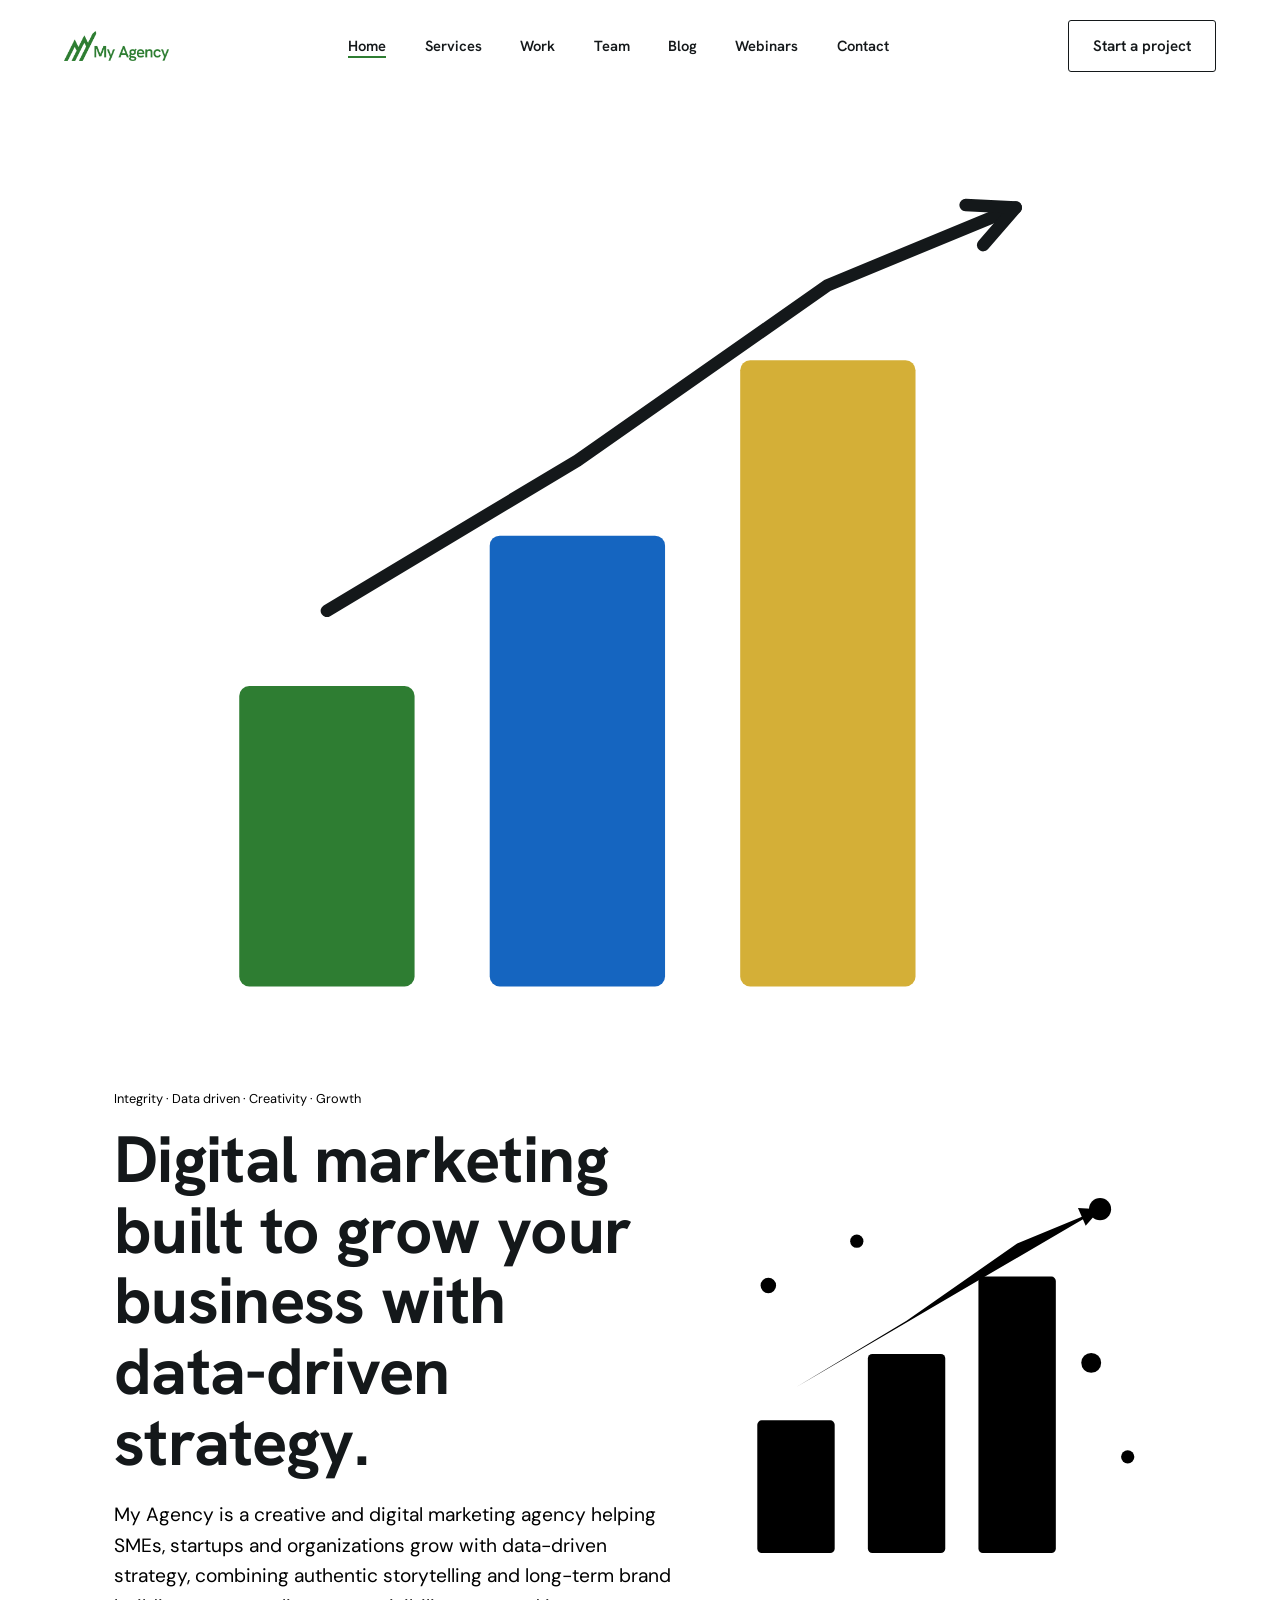
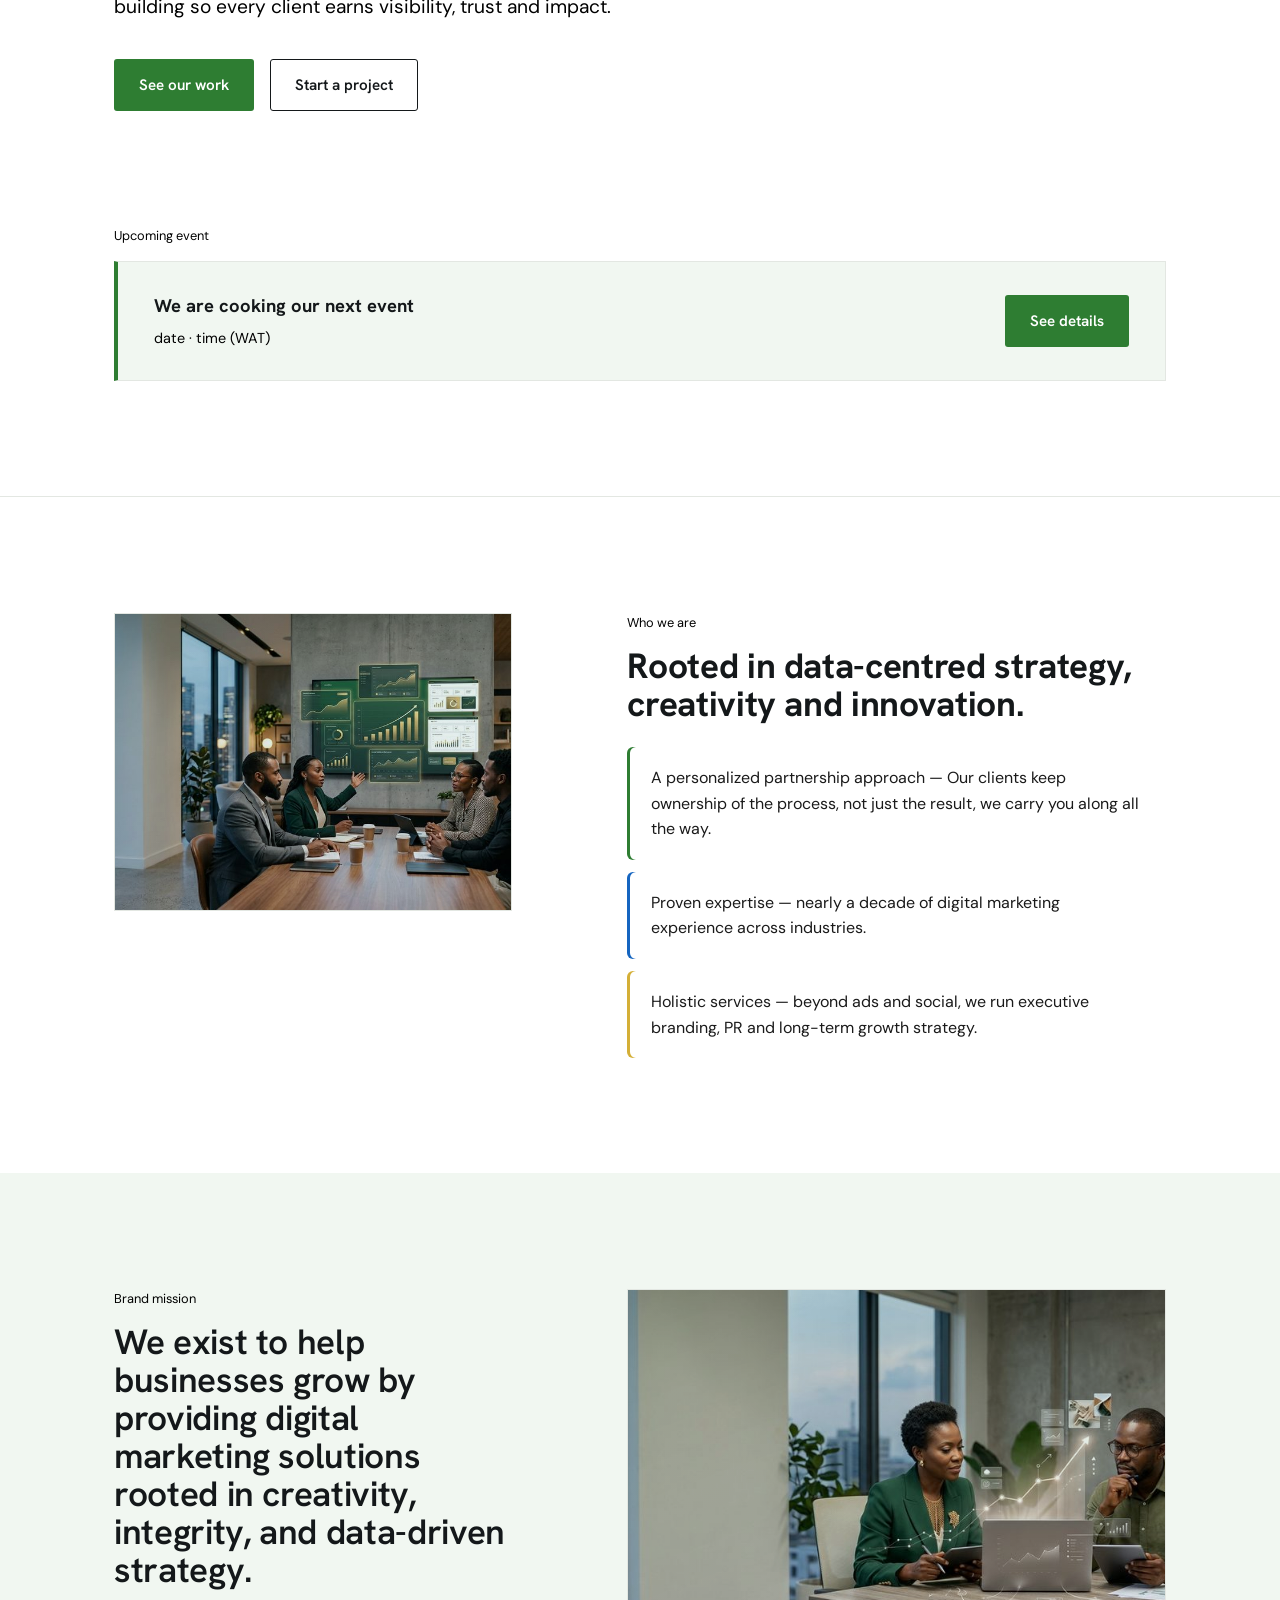
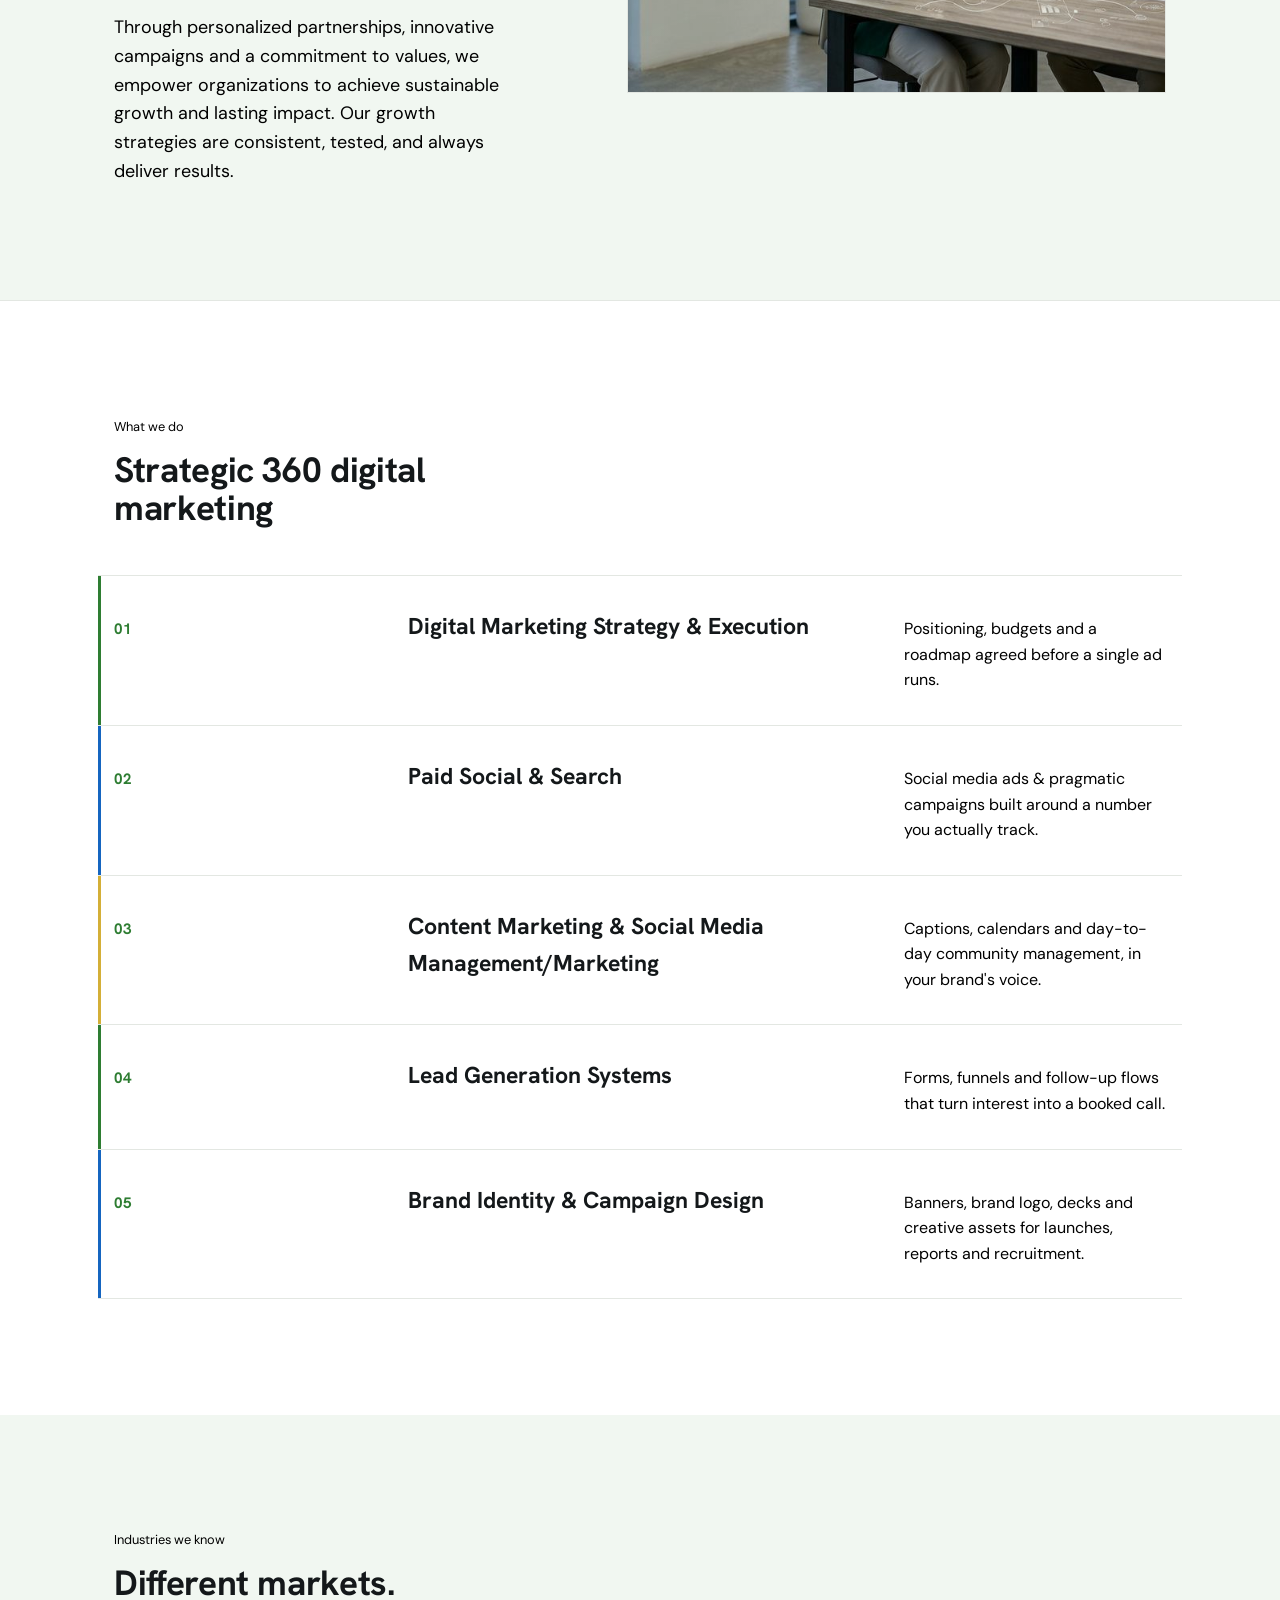
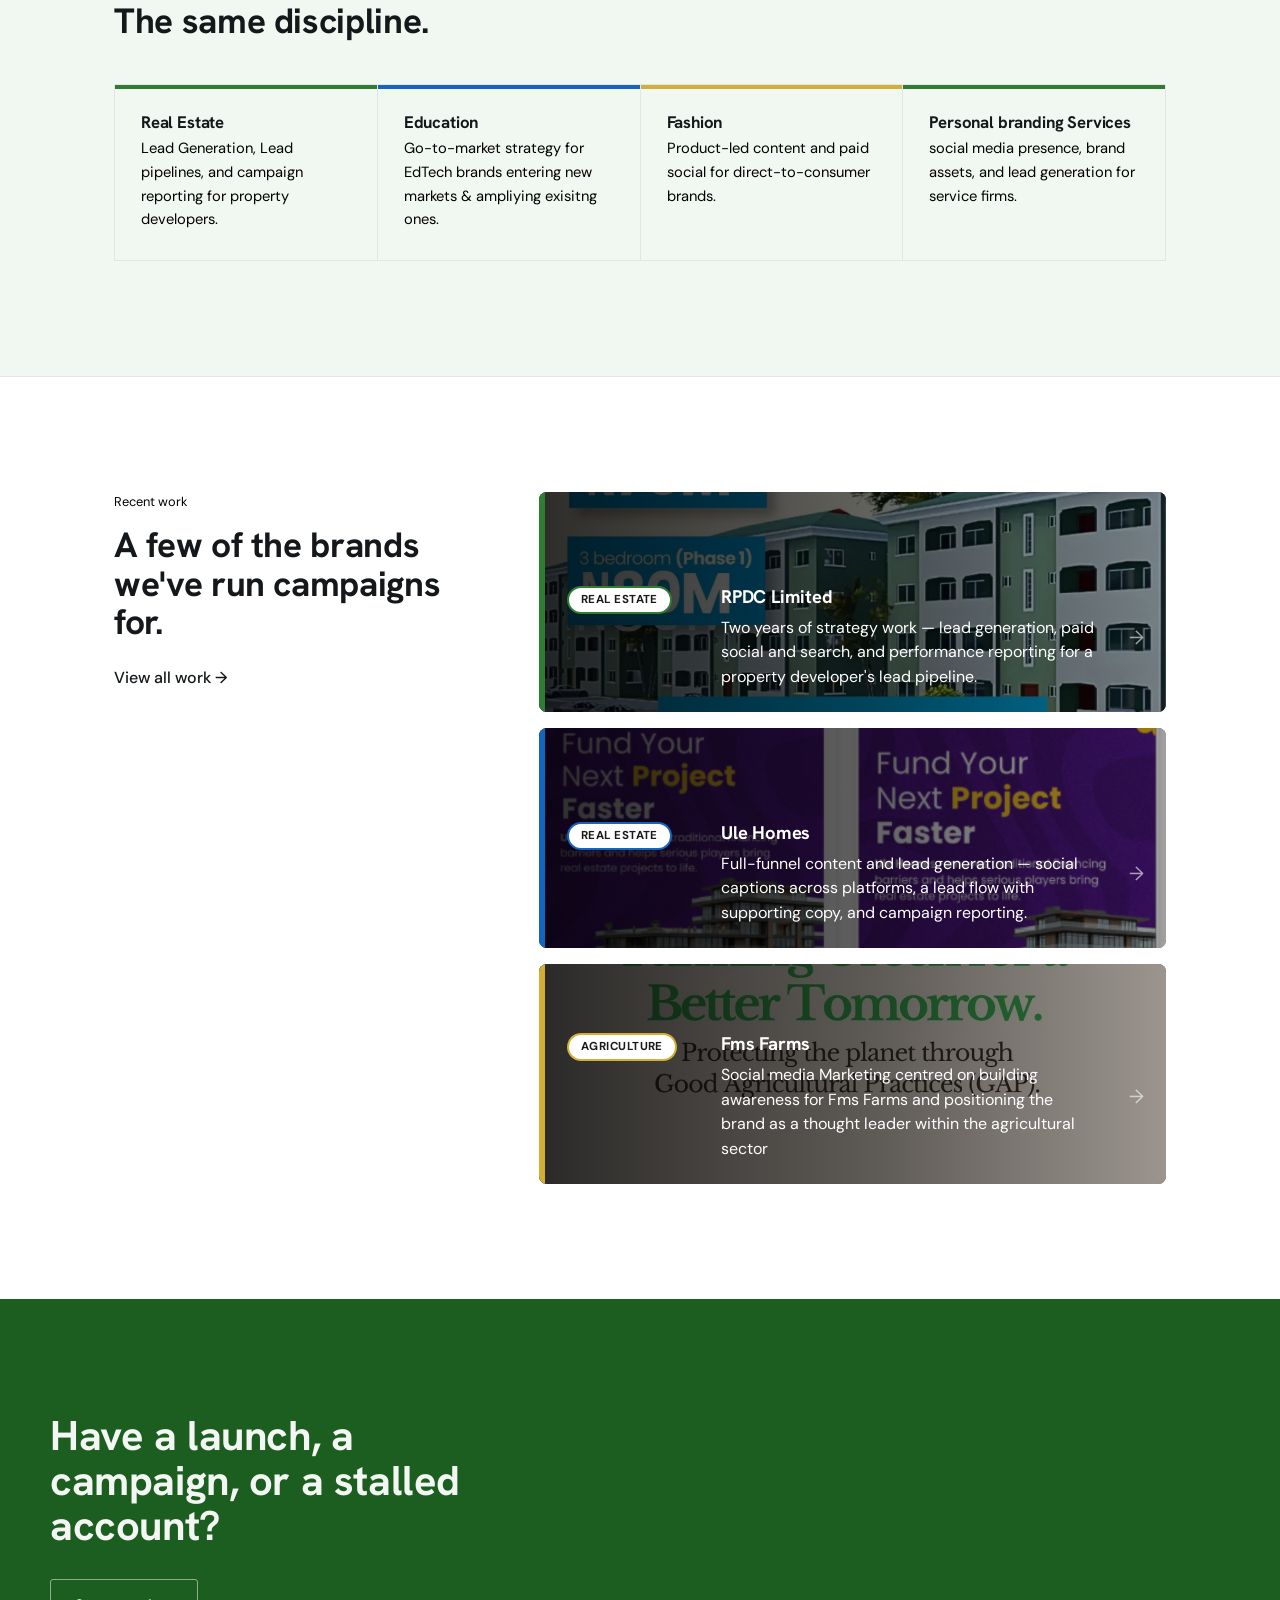
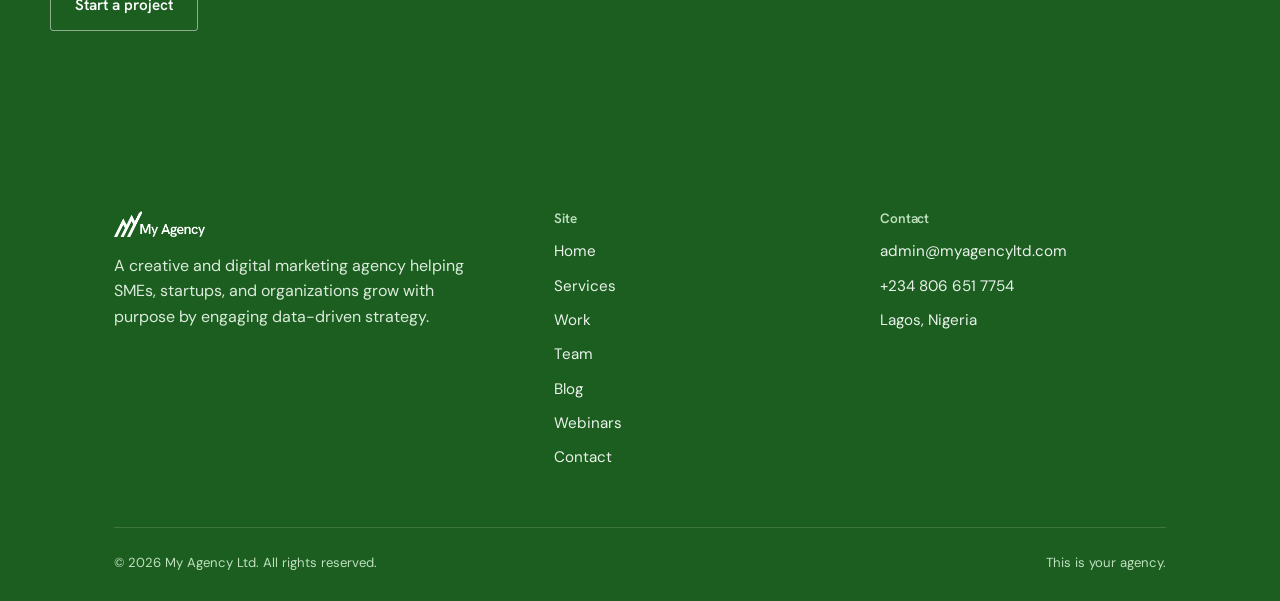
==== index.html @ 6f10fff4 "Update index.html" ====
<!DOCTYPE html>
<html lang="en">
<head>
<meta charset="UTF-8">
<meta name="viewport" content="width=device-width, initial-scale=1.0">
<title>My Agency Ltd — Digital marketing that earns its keep</title>
<meta name="description" content="My Agency is a creative and digital marketing agency helping SMEs, startups and organizations grow with data-driven strategy, storytelling and long-term brand building rooted in creativity and innovation.">
<link rel="icon" type="image/png" href="assets/img/favicon.png">
<link rel="preconnect" href="https://fonts.googleapis.com">
<link rel="preconnect" href="https://fonts.gstatic.com" crossorigin>
<link href="https://fonts.googleapis.com/css2?family=Hanken+Grotesk:wght@500;600;700;800&family=DM+Sans:wght@400;500;700&display=swap" rel="stylesheet">
<link rel="stylesheet" href="assets/css/style.css">
</head>
<body>

<nav class="nav">
  <a href="index.html" class="nav__logo"><img src="assets/img/logo-main.png" alt="My Agency Ltd"></a>
  <ul class="nav__links">
    <li><a href="index.html" aria-current="page">Home</a></li>
    <li><a href="services.html">Services</a></li>
    <li><a href="work.html">Work</a></li>
        <li><a href="team.html">Team</a></li>
    <li><a href="blog.html">Blog</a></li>
    <li><a href="webinar.html">Webinars</a></li>
    <li><a href="contact.html">Contact</a></li>
  </ul>
  <a href="contact.html" class="btn btn--ghost nav__cta">Start a project</a>
  <button class="nav__toggle" aria-label="Open menu"><span></span><span></span><span></span></button>
</nav>

<div class="mobile-menu">
  <button class="mobile-menu__close" aria-label="Close menu">&times;</button>
  <a href="index.html">Home</a>
  <a href="services.html">Services</a>
  <a href="work.html">Work</a>
    <a href="team.html">Team</a>
  <a href="blog.html">Blog</a>
  <a href="webinar.html">Webinars</a>
  <a href="contact.html">Contact</a>
</div>

<header class="hero wrap">
<svg class="hero-shadow" viewBox="0 0 420 360" aria-hidden="true">
  <rect x="50"  y="202" width="70" height="120" rx="4" fill="#2E7D32"/>
  <rect x="150" y="142" width="70" height="180" rx="4" fill="#1565C0"/>
  <rect x="250" y="72"  width="70" height="250" rx="4" fill="#D4AF37"/>
  <path d="M85 172 L185 112 L285 42 L360 11" fill="none" stroke="#14181A" stroke-width="5" stroke-linecap="round" stroke-linejoin="round"/>
  <path d="M340 10 L360 11 L347 26" fill="none" stroke="#14181A" stroke-width="5" stroke-linecap="round" stroke-linejoin="round"/>
</svg>
  <div class="hero__grid">
    <div>
      <p class="eyebrow">Integrity · Data driven · Creativity · Growth</p>
      <h1>Digital marketing built to grow your business with data-driven strategy.</h1>
      <p class="hero__lede">My Agency is a creative and digital marketing agency helping SMEs, startups and organizations grow with data-driven strategy, combining authentic storytelling and long-term brand building so every client earns visibility, trust and impact.</p>
      <div class="hero__actions">
        <a href="work.html" class="btn btn--primary">See our work</a>
        <a href="contact.html" class="btn btn--ghost">Start a project</a>
      </div>
    </div>
  <div class="hero__art" aria-hidden="true">
  <svg viewBox="0 0 420 360">
    <line class="ha-base" x1="20" y1="322" x2="400" y2="322"/>

    <rect class="ha-bar ha-bar--1" x="50"  y="202" width="70" height="120" rx="4"/>
    <rect class="ha-bar ha-bar--2" x="150" y="142" width="70" height="180" rx="4"/>
    <rect class="ha-bar ha-bar--3" x="250" y="72"  width="70" height="250" rx="4"/>

    <path class="ha-trend" d="M85 172 L185 112 L285 42 L360 11"/>
    <path class="ha-arrow" d="M340 10 L360 11 L347 26"/>
    <circle class="ha-ring" cx="360" cy="11" r="10"/>

    <circle class="ha-dot ha-dot--1" cx="60"  cy="80"  r="7"/>
    <circle class="ha-dot ha-dot--2" cx="140" cy="40"  r="6"/>
    <circle class="ha-dot ha-dot--3" cx="352" cy="150" r="9"/>
    <circle class="ha-dot ha-dot--4" cx="385" cy="235" r="6"/>
  </svg>
</div>
</header>
  <section class="wrap" style="padding-bottom: var(--gap-xl);">
  <p class="eyebrow">Upcoming event</p>
  <div class="event-banner">
    <div>
      <p class="event-banner__title">We are cooking our next event</p>
      <p class="event-banner__meta">date · time (WAT)</p>
    </div>
    <a href="webinar.html" class="btn btn--primary">See details</a>
  </div>
</section>

<section class="section">
  <div class="wrap split">
    <div class="photo">
      <img src="assets/img/who-we-are.jpg" alt="The My Agency team">
    </div>
    <div class="who">
      <p class="eyebrow">Who we are</p>
      <h2 style="font-size: clamp(1.6rem, 3vw, 2.2rem);">Rooted in data-centred strategy, creativity and innovation.</h2>

      <div class="who__list">
        <div class="who__item">
          <span class="who__text">A personalized partnership approach — Our clients keep ownership of the process, not just the result, we carry you along all the way.</span>
        </div>
        <div class="who__item">
          <span class="who__text">Proven expertise — nearly a decade of digital marketing experience across industries.</span>
        </div>
        <div class="who__item">
          <span class="who__text">Holistic services — beyond ads and social, we run executive branding, PR and long-term growth strategy.</span>
        </div>
      </div>
    </div>
  </div>
</section>

<section class="section section--tint">
  <div class="wrap split">
    <div>
      <p class="eyebrow">Brand mission</p>
      <h2 style="max-width: 30ch; font-size: clamp(1.6rem, 3.2vw, 2.2rem); font-weight: 600;">We exist to help businesses grow by providing digital marketing solutions rooted in creativity, integrity, and data-driven strategy.</h2>
      <p class="lede" style="margin-top:24px; max-width:56ch;">Through personalized partnerships, innovative campaigns and a commitment to values, we empower organizations to achieve sustainable growth and lasting impact. Our growth strategies are consistent, tested, and always deliver results.</p>
    </div>
    <div class="photo">
      <img src="assets/img/brand-mission.jpg" alt="A strategy session tracking a brand's growth trajectory">
    </div>
  </div>
</section>

<section class="section cues cues--services">
  <div class="wrap">
    <p class="eyebrow">What we do</p>
    <h2 style="max-width: 20ch; font-size: clamp(1.6rem, 3vw, 2.2rem);">Strategic 360 digital marketing</h2>

    <div class="row-list">
      <div class="row">
        <span class="row__index">01</span>
        <span class="row__title">Digital Marketing Strategy &amp; Execution</span>
        <span class="row__desc">Positioning, budgets and a roadmap agreed before a single ad runs.</span>
      </div>
      <div class="row">
        <span class="row__index">02</span>
        <span class="row__title">Paid Social &amp; Search</span>
        <span class="row__desc">Social media ads & pragmatic campaigns built around a number you actually track.</span>
      </div>
      <div class="row">
        <span class="row__index">03</span>
        <span class="row__title">Content Marketing &amp; Social Media Management/Marketing</span>
        <span class="row__desc">Captions, calendars and day-to-day community management, in your brand's voice.</span>
      </div>
      <div class="row">
        <span class="row__index">04</span>
        <span class="row__title">Lead Generation Systems</span>
        <span class="row__desc">Forms, funnels and follow-up flows that turn interest into a booked call.</span>
      </div>
      <div class="row">
        <span class="row__index">05</span>
        <span class="row__title">Brand Identity &amp; Campaign Design</span>
        <span class="row__desc">Banners, brand logo, decks and creative assets for launches, reports and recruitment.</span>
      </div>
    </div>
  </div>
</section>

<section class="section section--tint cues cues--industries">
  <div class="wrap">
    <p class="eyebrow">Industries we know</p>
    <h2 style="max-width: 22ch; font-size: clamp(1.6rem, 3vw, 2.2rem);"><span style="display:block;">Different markets.</span><span style="display:block;">The same discipline.</span></h2>
    <div class="strip">
      <div class="strip__item">
        <h3>Real Estate</h3>
        <p>Lead Generation, Lead pipelines, and campaign reporting for property developers.</p>
      </div>
      <div class="strip__item">
        <h3>Education</h3>
        <p>Go-to-market strategy for EdTech brands entering new markets & ampliying exisitng ones.</p>
      </div>
      <div class="strip__item">
        <h3>Fashion</h3>
        <p>Product-led content and paid social for direct-to-consumer brands.</p>
      </div>
      <div class="strip__item">
        <h3>Personal branding Services</h3>
        <p>social media presence, brand assets, and lead generation for service firms.</p>
      </div>
    </div>
  </div>
</section>

<section class="section rw">
  <div class="wrap">
    <div class="rw__grid">
      <div class="rw__intro">
        <p class="eyebrow">Recent work</p>
        <h2 style="font-size: clamp(1.6rem, 3vw, 2.2rem);">A few of the brands we've run campaigns for.</h2>
        <a href="work.html" class="text-link" style="display:inline-block; margin-top: 24px;">View all work &rarr;</a>
      </div>

      <div class="rw__list">
        <article class="rw-card">
         <span class="rw-card__bg" style="background-image:url('assets/img/work/rpdc-limited.jpg.png')" aria-hidden="true"></span>
          <a class="rw-card__link" href="work.html" aria-label="View RPDC Limited work"></a>
          <span class="rw-card__tag">Real Estate</span>
          <div class="rw-card__body">
            <h3>RPDC Limited</h3>
            <p>Two years of strategy work — lead generation, paid social and search, and performance reporting for a property developer's lead pipeline.</p>
          </div>
          <span class="rw-card__arrow" aria-hidden="true">&rarr;</span>
        </article>

        <article class="rw-card">
      <span class="rw-card__bg" style="background-image:url('assets/img/work/ule-homes.jpg.png')" aria-hidden="true"></span>
          <a class="rw-card__link" href="work.html" aria-label="View Ule Homes work"></a>
          <span class="rw-card__tag">Real Estate</span>
          <div class="rw-card__body">
            <h3>Ule Homes</h3>
            <p>Full-funnel content and lead generation — social captions across platforms, a lead flow with supporting copy, and campaign reporting.</p>
          </div>
          <span class="rw-card__arrow" aria-hidden="true">&rarr;</span>
        </article>

        <article class="rw-card">
         <span class="rw-card__bg" style="background-image:url('assets/img/work/fms-farms.jpg.png')" aria-hidden="true"></span>
          <a class="rw-card__link" href="work.html" aria-label="View Fms Farms work"></a>
          <span class="rw-card__tag">Agriculture</span>
          <div class="rw-card__body">
            <h3>Fms Farms</h3>
            <p>Social media Marketing centred on building awareness for Fms Farms and positioning the brand as a thought leader within the agricultural sector</p>
          </div>
          <span class="rw-card__arrow" aria-hidden="true">&rarr;</span>
        </article>
      </div>
    </div>
  </div>
</section>

<section class="section--dark">
  <div class="wrap cta-banner">
    <h2>Have a launch, a campaign, or a stalled account?</h2>
    <a href="contact.html" class="btn btn--ghost-light">Start a project</a>
  </div>
</section>

<footer class="site-footer">
  <div class="wrap">
    <div class="footer__grid">
      <div>
        <a href="index.html" class="footer__logo"><img src="assets/img/logo-main-white.png" alt="My Agency Ltd"></a>
        <p style="max-width: 32ch; color:#DCEBDC;">A creative and digital marketing agency helping SMEs, startups, and organizations grow with purpose by engaging data-driven strategy.</p>
      </div>
      <div class="footer__col">
        <h4>Site</h4>
        <a href="index.html">Home</a>
        <a href="services.html">Services</a>
        <a href="work.html">Work</a>
                <a href="team.html">Team</a>
        <a href="blog.html">Blog</a>
        <a href="webinar.html">Webinars</a>
        <a href="contact.html">Contact</a>
      </div>
      <div class="footer__col">
        <h4>Contact</h4>
        <a href="mailto:admin@myagencyltd.com">admin@myagencyltd.com</a>
        <a href="tel:+2348066517754">+234 806 651 7754</a>
        <p>Lagos, Nigeria</p>
      </div>
    </div>
    <div class="footer__bottom">
      <span>&copy; 2026 My Agency Ltd. All rights reserved.</span>
      <span>This is your agency.</span>
    </div>
  </div>
</footer>

<script>
(function () {
  // Skip the animation for people who prefer reduced motion
  if (window.matchMedia && window.matchMedia('(prefers-reduced-motion: reduce)').matches) return;

  // Old browsers: just show everything
  if (!('IntersectionObserver' in window)) return;

  var sections = [
    { selector: '.who',            hideClass: 'who--anim' },
    { selector: '.cues--services', hideClass: 'svc--anim' }
  ];

  var observer = new IntersectionObserver(function (entries) {
    entries.forEach(function (entry) {
      if (entry.isIntersecting) {
        entry.target.classList.add('is-visible');
        observer.unobserve(entry.target);
      }
    });
  }, { threshold: 0.1, rootMargin: '0px 0px -6% 0px' });

  sections.forEach(function (s) {
    var el = document.querySelector(s.selector);
    if (!el) return;
    el.classList.add(s.hideClass);
    observer.observe(el);
  });
})();
</script>
</body>
</html>
---- assets/css/style.css ----
/* ===========================================================
   My Agency Ltd — design tokens
   =========================================================== */
:root {
  --green: #2E7D32;
  --green-dark: #1B5E20;
  --green-tint: #F1F7F1;
  --blue: #1565C0;
  --gold: #D4AF37;
  --ink: #14181A;
  --muted: #000000;
  --paper: #FFFFFF;
  --line: #E3E7E2;

  --display: "Hanken Grotesk", -apple-system, BlinkMacSystemFont, "Segoe UI", sans-serif;
  --body: "DM Sans", -apple-system, BlinkMacSystemFont, "Segoe UI", sans-serif;

  --wrap: 1180px;
  --pad: clamp(24px, 5vw, 64px);
  --gap-xl: clamp(56px, 9vw, 120px);
}

* { box-sizing: border-box; }
html { scroll-behavior: smooth; }

@media (prefers-reduced-motion: reduce) {
  html { scroll-behavior: auto; }
  * { animation-duration: 0.001ms !important; animation-iteration-count: 1 !important; transition-duration: 0.001ms !important; }
}

body {
  margin: 0;
  background: var(--paper);
  color: var(--ink);
  font-family: var(--body);
  font-size: 16px;
  line-height: 1.6;
  -webkit-font-smoothing: antialiased;
}

h1, h2, h3, h4 {
  font-family: var(--display);
  font-weight: 700;
  line-height: 1.08;
  margin: 0;
  letter-spacing: -0.01em;
}

p { margin: 0; }

a {
  color: inherit;
  text-decoration: none;
}

img { max-width: 100%; display: block; }

.wrap {
  max-width: var(--wrap);
  margin: 0 auto;
  padding-left: var(--pad);
  padding-right: var(--pad);
}

.section {
  padding-top: var(--gap-xl);
  padding-bottom: var(--gap-xl);
  border-top: 1px solid var(--line);
}

.section--tint { background: var(--green-tint); border-top: none; }
.section--dark { background: var(--green-dark); color: #F3F6F2; border-top: none; }

.eyebrow {
  font-family: var(--body);
  font-size: 0.8rem;
  color: var(--muted);
  margin-bottom: 14px;
}

.section--dark .eyebrow { color: #BFE0BF; }

.lede {
  font-size: clamp(1.05rem, 1.4vw, 1.2rem);
  color: var(--muted);
  max-width: 46ch;
}

.section--dark .lede { color: #DCEBDC; }

/* ---------- buttons & links ---------- */
.btn {
  display: inline-flex;
  align-items: center;
  gap: 10px;
  font-family: var(--display);
  font-weight: 600;
  font-size: 0.95rem;
  padding: 13px 24px;
  border-radius: 3px;
  border: 1px solid transparent;
  transition: background 0.2s ease, color 0.2s ease, border-color 0.2s ease, transform 0.15s ease;
}

.btn--primary {
  background: var(--green);
  color: #fff;
}
.btn--primary:hover { background: var(--green-dark); transform: translateY(-1px); }

.btn--ghost {
  border-color: var(--ink);
  color: var(--ink);
}
.btn--ghost:hover { border-color: var(--green); color: var(--green); }

.btn--ghost-light {
  border-color: rgba(255,255,255,0.5);
  color: #fff;
}
.btn--ghost-light:hover { border-color: #fff; }

.text-link {
  position: relative;
  font-weight: 500;
  padding-bottom: 2px;
}
.text-link::after {
  content: "";
  position: absolute;
  left: 0; right: 100%;
  bottom: 0;
  height: 1px;
  background: currentColor;
  transition: right 0.25s ease;
}
.text-link:hover::after { right: 0; }

/* ---------- nav ---------- */
.nav {
  position: fixed;
  top: 0; left: 0; right: 0;
  z-index: 100;
  padding: 20px var(--pad);
  display: flex;
  align-items: center;
  justify-content: space-between;
  background: rgba(255,255,255,0);
  border-bottom: 1px solid transparent;
  transition: background 0.25s ease, border-color 0.25s ease, padding 0.25s ease;
}
.nav.is-scrolled {
  background: rgba(255,255,255,0.92);
  backdrop-filter: blur(6px);
  border-bottom: 1px solid var(--line);
  padding-top: 14px;
  padding-bottom: 14px;
}
.nav__logo img { height: 30px; width: auto; }
.nav__links {
  display: flex;
  align-items: center;
  gap: clamp(20px, 3vw, 40px);
  list-style: none;
  margin: 0; padding: 0;
  font-family: var(--display);
  font-size: 0.92rem;
  font-weight: 600;
}
.nav__links a { position: relative; padding-bottom: 3px; }
.nav__links a::after {
  content: "";
  position: absolute;
  left: 0; right: 100%;
  bottom: 0;
  height: 2px;
  background: var(--green);
  transition: right 0.2s ease;
}
.nav__links a:hover::after,
.nav__links a[aria-current="page"]::after { right: 0; }
.nav__cta { display: none; }
@media (min-width: 900px) { .nav__cta { display: inline-flex; } }

.nav__toggle {
  display: inline-flex;
  background: none;
  border: none;
  cursor: pointer;
  padding: 6px;
}
@media (min-width: 900px) { .nav__toggle { display: none; } }
.nav__toggle span {
  display: block;
  width: 22px;
  height: 2px;
  background: var(--ink);
  margin: 5px 0;
}

.nav__links { display: none; }
@media (min-width: 900px) { .nav__links { display: flex; } }

.mobile-menu {
  position: fixed;
  inset: 0;
  background: var(--paper);
  z-index: 99;
  display: flex;
  flex-direction: column;
  justify-content: center;
  gap: 28px;
  padding: var(--pad);
  transform: translateY(-100%);
  transition: transform 0.3s ease;
}
.mobile-menu.is-open { transform: translateY(0); }
.mobile-menu a {
  font-family: var(--display);
  font-size: 1.8rem;
  font-weight: 700;
}
.mobile-menu__close {
  position: absolute;
  top: 20px; right: var(--pad);
  background: none;
  border: none;
  font-size: 1.6rem;
  cursor: pointer;
}

/* ---------- hero ---------- */
.hero {
  position: relative;
  padding-top: clamp(120px, 18vw, 180px);
  padding-bottom: var(--gap-xl);
  overflow: hidden;
}
.hero__grid {
  display: grid;
  grid-template-columns: 1fr;
  gap: 40px;
  align-items: center;
}
@media (min-width: 900px) {
  .hero__grid { grid-template-columns: 1.1fr 0.9fr; gap: 20px; }
}
.hero h1 {
  font-size: clamp(2.4rem, 5.4vw, 4.1rem);
  max-width: 14ch;
}
.hero__lede {
  margin-top: 22px;
  font-size: clamp(1.05rem, 1.5vw, 1.25rem);
  color: var(--muted);
  max-width: 46ch;
}
.hero__actions {
  margin-top: 36px;
  display: flex;
  gap: 16px;
  flex-wrap: wrap;
}
.hero__art {
  position: relative;
  min-height: 280px;
}
.hero__art svg { width: 100%; height: auto; overflow: visible; }
.hero__art .stroke {
  fill: none;
  stroke-linecap: square;
  stroke-linejoin: miter;
}
.hero__art .stroke--1 { stroke: var(--green); stroke-width: 26; }
.hero__art .stroke--2 { stroke: var(--blue); stroke-width: 26; opacity: 0.85; }
.hero__art .stroke--3 { stroke: var(--gold); stroke-width: 26; opacity: 0.9; }

/* ---------- ambient corner motif ---------- */
.motif {
  position: absolute;
  pointer-events: none;
  opacity: 0.06;
  z-index: 0;
}
.motif--tr { top: -40px; right: -60px; width: 320px; }
.motif--bl { bottom: -40px; left: -60px; width: 260px; transform: rotate(180deg); }

/* ---------- row list (services / work) ---------- */
.row-list { margin-top: 48px; }
.row {
  display: grid;
  grid-template-columns: 1fr;
  gap: 12px;
  padding: 32px 0;
  border-top: 1px solid var(--line);
}
.row-list .row:last-child { border-bottom: 1px solid var(--line); }
@media (min-width: 780px) {
  .row { grid-template-columns: 0.9fr 1.6fr 0.9fr; gap: 32px; align-items: baseline; }
}
.row__index {
  font-family: var(--display);
  font-weight: 700;
  color: var(--green);
  font-size: 0.95rem;
}
.row__title {
  font-family: var(--display);
  font-weight: 700;
  font-size: clamp(1.15rem, 1.8vw, 1.45rem);
}
.row__desc { color: var(--muted); max-width: 52ch; }
.row__meta { color: var(--muted); font-size: 0.92rem; }

/* ---------- industries strip ---------- */
.strip {
  display: flex;
  flex-wrap: wrap;
  gap: 0;
  margin-top: 44px;
  border-top: 1px solid var(--line);
  border-left: 1px solid var(--line);
}
.strip__item {
  flex: 1 1 220px;
  padding: 28px 26px;
  border-right: 1px solid var(--line);
  border-bottom: 1px solid var(--line);
}
.strip__item h3 { font-size: 1.05rem; margin-bottom: 6px; }
.strip__item p { color: var(--muted); font-size: 0.92rem; }

/* ---------- two-col section ---------- */
.split {
  display: grid;
  grid-template-columns: 1fr;
  gap: var(--gap-xl);
}
@media (min-width: 860px) {
  .split { grid-template-columns: 0.85fr 1.15fr; }
}

/* ---------- work cards (minimal, no shadow) ---------- */
.case {
  padding: 36px 0;
  border-top: 1px solid var(--line);
  display: grid;
  gap: 14px;
  grid-template-columns: 1fr;
}
.case-list .case:last-child { border-bottom: 1px solid var(--line); }
@media (min-width: 780px) {
  .case { grid-template-columns: 220px 1fr; gap: 40px; }
}
.case__tag {
  font-family: var(--display);
  font-weight: 600;
  font-size: 0.82rem;
  color: var(--blue);
  text-transform: none;
}
.case h3 { font-size: clamp(1.2rem, 2vw, 1.5rem); margin-top: 6px; }
.case p { color: var(--muted); margin-top: 10px; max-width: 62ch; }

/* ---------- CTA banner ---------- */
.cta-banner {
  padding: var(--gap-xl) 0;
  text-align: left;
}
.cta-banner h2 { max-width: 18ch; font-size: clamp(1.8rem, 4vw, 2.6rem); }
.cta-banner .btn { margin-top: 30px; }

/* ---------- footer ---------- */
footer.site-footer {
  background: var(--green-dark);
  color: #EAF2EA;
  padding: 64px 0 28px;
}
.footer__grid {
  display: grid;
  grid-template-columns: 1fr;
  gap: 40px;
}
@media (min-width: 780px) {
  .footer__grid { grid-template-columns: 1.4fr 1fr 1fr; }
}
.footer__logo img { height: 26px; margin-bottom: 16px; }
.footer__col h4 {
  font-family: var(--display);
  font-size: 0.85rem;
  color: #BFE0BF;
  margin-bottom: 14px;
  font-weight: 600;
}
.footer__col a, .footer__col p {
  display: block;
  color: #EAF2EA;
  margin-bottom: 10px;
  font-size: 0.95rem;
}
.footer__col a:hover { color: #fff; text-decoration: underline; }
.footer__bottom {
  margin-top: 48px;
  padding-top: 24px;
  border-top: 1px solid rgba(255,255,255,0.15);
  font-size: 0.82rem;
  color: #BFE0BF;
  display: flex;
  justify-content: space-between;
  flex-wrap: wrap;
  gap: 12px;
}

/* ---------- contact page ---------- */
.contact-grid {
  display: grid;
  grid-template-columns: 1fr;
  gap: var(--gap-xl);
}
@media (min-width: 860px) {
  .contact-grid { grid-template-columns: 1fr 1fr; }
}
.contact-block { margin-bottom: 30px; }
.contact-block h4 {
  font-size: 0.85rem;
  color: var(--muted);
  font-weight: 600;
  margin-bottom: 8px;
  text-transform: none;
}
.contact-block a, .contact-block p { font-size: 1.15rem; font-family: var(--display); font-weight: 600; }

.field { margin-bottom: 22px; }
.field label {
  display: block;
  font-size: 0.85rem;
  color: var(--muted);
  margin-bottom: 8px;
}
.field input, .field textarea {
  width: 100%;
  border: none;
  border-bottom: 1px solid var(--line);
  padding: 12px 0;
  font-family: var(--body);
  font-size: 1rem;
  background: transparent;
  color: var(--ink);
}
.field input:focus, .field textarea:focus {
  outline: none;
  border-bottom-color: var(--green);
}
.field textarea { resize: vertical; min-height: 110px; }

:focus-visible {
  outline: 2px solid var(--blue);
  outline-offset: 2px;
}

.page-hero {
  padding-top: clamp(120px, 16vw, 160px);
  padding-bottom: 56px;
}
.page-hero h1 { font-size: clamp(2rem, 4.4vw, 3.2rem); max-width: 18ch; }
.page-hero .lede { margin-top: 18px; }

.page-hero.split {
  align-items: center;
  padding-bottom: var(--gap-xl);
}

/* ---------- photo blocks ---------- */
.photo {
  position: relative;
  aspect-ratio: 4 / 3;
  overflow: hidden;
  background: var(--green-tint);
  border: 1px solid var(--line);
}
.photo--wide { aspect-ratio: 21 / 9; }
.photo--tall { aspect-ratio: 3 / 4; }
.photo img {
  width: 100%;
  height: 100%;
  object-fit: cover;
  display: block;
  position: relative;
  z-index: 1;
}
.photo::after {
  content: "";
  position: absolute;
  inset: 0;
  background: linear-gradient(160deg, rgba(46,125,50,0.16), rgba(21,101,192,0.09));
  mix-blend-mode: multiply;
  z-index: 2;
  pointer-events: none;
}

/* ---------- team grid ---------- */
.team-grid {
  display: grid;
  grid-template-columns: repeat(auto-fit, minmax(220px, 1fr));
  gap: 40px;
  margin-top: 48px;
}
.team-card .photo { aspect-ratio: 1 / 1; margin-bottom: 18px; }
.team-card h3 { font-size: 1.15rem; }
.team-card .role {
  color: var(--blue);
  font-family: var(--display);
  font-weight: 600;
  font-size: 0.82rem;
  margin-top: 4px;
}
.team-card .bio { color: var(--muted); margin-top: 10px; font-size: 0.92rem; }

.team-card--placeholder {
  border: 1px dashed #B9C4B9;
  border-radius: 2px;
  padding: 28px;
  min-height: 260px;
  display: flex;
  flex-direction: column;
  align-items: center;
  justify-content: center;
  text-align: center;
  color: var(--muted);
  font-size: 0.88rem;
}

/* ---------- event banner (home sneak peek) ---------- */
.event-banner {
  display: flex;
  flex-wrap: wrap;
  align-items: center;
  justify-content: space-between;
  gap: 24px;
  padding: 30px 36px;
  border: 1px solid var(--line);
  border-left: 4px solid var(--green);
  background: var(--green-tint);
}
.event-banner__title {
  font-family: var(--display);
  font-weight: 700;
  font-size: 1.15rem;
}
.event-banner__meta {
  color: var(--muted);
  font-size: 0.9rem;
  margin-top: 6px;
}

/* ---------- dashed placeholder variant for case rows ---------- */
.case--placeholder {
  border-style: dashed;
  border-color: #B9C4B9;
}
.case--placeholder .case__tag { color: var(--muted); }

/* ===========================================================
   Page-specific hero animations — Team, Blog, Webinars
   Pure CSS, independent of the homepage's JS-driven line-draw.
   =========================================================== */

/* ---------- Team: nodes connecting (network forming) ---------- */
.team-art { position: relative; min-height: 280px; }
.team-art svg { width: 100%; height: auto; overflow: visible; }
.team-art .connector {
  fill: none;
  stroke: #B9C4B9;
  stroke-width: 2.5;
  stroke-linecap: round;
  animation: teamLineDraw 0.9s cubic-bezier(.65,.05,.2,1) forwards;
}
.team-art .connector--1 { stroke-dasharray: 206; stroke-dashoffset: 206; animation-delay: 0.1s; }
.team-art .connector--2 { stroke-dasharray: 163; stroke-dashoffset: 163; animation-delay: 0.35s; }
.team-art .connector--3 { stroke-dasharray: 261; stroke-dashoffset: 261; animation-delay: 0.6s; }
.team-art .node {
  transform-box: fill-box;
  transform-origin: center;
  opacity: 0;
  animation: teamNodePop 0.5s cubic-bezier(.34,1.56,.64,1) forwards;
}
.team-art .node--1 { fill: var(--green); animation-delay: 0.85s; }
.team-art .node--2 { fill: var(--blue); animation-delay: 1.0s; }
.team-art .node--3 { fill: var(--gold); animation-delay: 1.15s; }
@keyframes teamLineDraw { to { stroke-dashoffset: 0; } }
@keyframes teamNodePop { from { transform: scale(0); opacity: 0; } to { transform: scale(1); opacity: 1; } }

/* ---------- Blog: lines of text writing themselves in ---------- */
.blog-art { position: relative; min-height: 280px; }
.blog-art svg { width: 100%; height: auto; overflow: visible; }
.blog-art .line {
  stroke-linecap: round;
  animation: blogLineDraw 0.7s cubic-bezier(.65,.05,.2,1) forwards;
}
.blog-art .line--1 { stroke: var(--line); stroke-width: 10; stroke-dasharray: 360; stroke-dashoffset: 360; animation-delay: 0.1s; }
.blog-art .line--2 { stroke: var(--green); stroke-width: 10; stroke-dasharray: 320; stroke-dashoffset: 320; animation-delay: 0.35s; }
.blog-art .line--3 { stroke: var(--blue); stroke-width: 10; stroke-dasharray: 340; stroke-dashoffset: 340; animation-delay: 0.6s; }
.blog-art .line--4 { stroke: var(--gold); stroke-width: 10; stroke-dasharray: 200; stroke-dashoffset: 200; animation-delay: 0.85s; }
@keyframes blogLineDraw { to { stroke-dashoffset: 0; } }

/* ---------- Webinars: a live signal pulsing outward ---------- */
.webinar-art {
  position: relative;
  min-height: 280px;
  display: flex;
  align-items: center;
  justify-content: center;
}
.webinar-art .pulse-wrap { position: relative; width: 160px; height: 160px; }
.webinar-art .dot {
  position: absolute;
  top: 50%; left: 50%;
  width: 22px; height: 22px;
  margin: -11px 0 0 -11px;
  border-radius: 50%;
  background: var(--green);
  z-index: 2;
}
.webinar-art .ring {
  position: absolute;
  top: 50%; left: 50%;
  width: 22px; height: 22px;
  margin: -11px 0 0 -11px;
  border-radius: 50%;
  border: 2px solid var(--green);
  opacity: 0;
  animation: webinarPulse 2.4s ease-out infinite;
}
.webinar-art .ring--1 { animation-delay: 0s; border-color: var(--green); }
.webinar-art .ring--2 { animation-delay: 0.8s; border-color: var(--blue); }
.webinar-art .ring--3 { animation-delay: 1.6s; border-color: var(--gold); }
@keyframes webinarPulse {
  0% { transform: scale(1); opacity: 0.6; }
  100% { transform: scale(6.5); opacity: 0; }
}
/* ==========================================================
   Brand colour cues and hovers
   Brand colours: green #2E7D32, blue #1565C0, gold #D4AF37
   (--tint is the 20% tint of each colour; text stays dark on tints)
   ========================================================== */

.cues .row:nth-child(3n+1),
.cues .strip__item:nth-child(3n+1),
.cues .case:nth-child(3n+1) { --c: #2E7D32; --tint: #D5E5D6; --on: #FFFFFF; }

.cues .row:nth-child(3n+2),
.cues .strip__item:nth-child(3n+2),
.cues .case:nth-child(3n+2) { --c: #1565C0; --tint: #D0E0F2; --on: #FFFFFF; }

.cues .row:nth-child(3n),
.cues .strip__item:nth-child(3n),
.cues .case:nth-child(3n) { --c: #D4AF37; --tint: #F6EFD7; --on: #1A1A1A; }

.cues .row,
.cues .strip__item,
.cues .case {
  transition: background-color .25s ease, box-shadow .25s ease, transform .25s ease;
}

/* Strategic 360 digital marketing: each service row */
.cues .row {
  padding-left: 16px;
  padding-right: 16px;
  box-shadow: inset 3px 0 0 var(--c);
}
.cues .row:hover {
  background-color: var(--tint);
  box-shadow: inset 6px 0 0 var(--c);
}
.cues .row:hover .row__index,
.cues .row:hover .row__title,
.cues .row:hover .row__desc { color: #1A1A1A; }

/* Industries we know: each industry card */
.cues .strip__item {
  box-shadow: inset 0 4px 0 var(--c);
}
.cues .strip__item:hover {
  background-color: var(--tint);
  box-shadow: inset 0 8px 0 var(--c), 0 12px 24px rgba(0, 0, 0, .08);
  transform: translateY(-4px);
}
.cues .strip__item:hover h3,
.cues .strip__item:hover p { color: #1A1A1A; }

/* Recent work: each listed brand */
.cues .case {
  padding: 16px 16px 16px 20px;
  box-shadow: inset 3px 0 0 var(--c);
}
.cues .case:hover {
  background-color: var(--tint);
  box-shadow: inset 6px 0 0 var(--c);
}
.cues .case:hover h3,
.cues .case:hover p { color: #1A1A1A; }
.cues .case:hover .case__tag {
  background-color: var(--c);
  border-color: var(--c);
  color: var(--on);
}

/* On wider screens, pull the service rows out so their text stays aligned with the heading */
@media (min-width: 641px) {
  .cues--services .row { margin-left: -16px; margin-right: -16px; }
}

@media (prefers-reduced-motion: reduce) {
  .cues .row,
  .cues .strip__item,
  .cues .case { transition: none; }
  .cues .strip__item:hover { transform: none; }
}
/* ==========================================================
   Recent work: fix card layout (tag | brand name + description)
   ========================================================== */

.cues--recent .case-list {
  display: flex;
  flex-direction: column;
  gap: 16px;
  margin-top: 0;
}

.cues--recent .case {
  display: grid;
  grid-template-columns: 120px 1fr;
  column-gap: 24px;
  align-items: start;
  padding: 20px 20px 20px 24px;
  border-top: none;
  border-radius: 6px;
  box-shadow: inset 3px 0 0 var(--c);
}

.cues--recent .case:hover {
  box-shadow: inset 6px 0 0 var(--c);
}

.cues--recent .case__tag {
  justify-self: start;
  align-self: start;
  white-space: nowrap;
  padding: 4px 10px;
  border: 1px solid var(--c);
  border-radius: 999px;
  background: transparent;
  color: #1A1A1A;
  font-size: .72rem;
  font-weight: 700;
  letter-spacing: .04em;
  text-transform: uppercase;
  line-height: 1.4;
}

.cues--recent .case h3 {
  margin: 0 0 6px;
  font-size: 1.15rem;
  line-height: 1.3;
}

.cues--recent .case p {
  margin: 0;
  max-width: 60ch;
  line-height: 1.55;
}

/* Phones: stack the tag above the text */
@media (max-width: 640px) {
  .cues--recent .case {
    grid-template-columns: 1fr;
    row-gap: 10px;
  }
}
/* ==========================================================
   Recent work: brand cards base (layout, colours, link)
   Brand colours: green #2E7D32, blue #1565C0, gold #D4AF37
   ========================================================== */

.rw__grid {
  display: grid;
  grid-template-columns: minmax(0, 1fr) minmax(0, 1.7fr);
  gap: 56px;
  align-items: start;
}

.rw__list {
  display: flex;
  flex-direction: column;
  gap: 16px;
}

.rw-card:nth-child(3n+1) { --c: #2E7D32; --tint: #D5E5D6; --on: #FFFFFF; }
.rw-card:nth-child(3n+2) { --c: #1565C0; --tint: #D0E0F2; --on: #FFFFFF; }
.rw-card:nth-child(3n)   { --c: #D4AF37; --tint: #F6EFD7; --on: #1A1A1A; }

.rw-card {
  position: relative;
  display: grid;
  grid-template-columns: 130px minmax(0, 1fr) 24px;
  column-gap: 24px;
  align-items: start;
  padding: 22px 22px 22px 28px;
  background: #FFFFFF;
  border: 1px solid rgba(0, 0, 0, .08);
  border-radius: 8px;
  box-shadow: inset 4px 0 0 var(--c);
  transition: background-color .25s ease, box-shadow .25s ease, transform .25s ease;
}

.rw-card:hover,
.rw-card:focus-within {
  background-color: var(--tint);
  box-shadow: inset 8px 0 0 var(--c);
  transform: translateY(-2px);
}

/* The invisible link that covers the whole card */
.rw-card__link {
  position: absolute;
  inset: 0;
  z-index: 1;
  border-radius: 8px;
}
.rw-card__link:focus-visible {
  outline: 3px solid var(--c);
  outline-offset: 2px;
}

.rw-card__tag {
  justify-self: start;
  align-self: start;
  white-space: nowrap;
  padding: 4px 12px;
  border: 1px solid var(--c);
  border-radius: 999px;
  font-size: .72rem;
  font-weight: 700;
  letter-spacing: .04em;
  text-transform: uppercase;
  line-height: 1.4;
  color: #1A1A1A;
  transition: background-color .25s ease, color .25s ease;
}
.rw-card:hover .rw-card__tag,
.rw-card:focus-within .rw-card__tag {
  background-color: var(--c);
  color: var(--on);
}

.rw-card__body h3 {
  margin: 0 0 6px;
  font-size: 1.15rem;
  line-height: 1.3;
  color: #1A1A1A;
}
.rw-card__body p {
  margin: 0;
  max-width: 60ch;
  line-height: 1.55;
  color: #1A1A1A;
}

.rw-card__arrow {
  align-self: center;
  justify-self: end;
  font-size: 1.2rem;
  color: #1A1A1A;
  opacity: .35;
  transition: transform .25s ease, opacity .25s ease;
}
.rw-card:hover .rw-card__arrow,
.rw-card:focus-within .rw-card__arrow {
  opacity: 1;
  transform: translateX(4px);
}

/* Tablet: stack the heading above the cards */
@media (max-width: 900px) {
  .rw__grid {
    grid-template-columns: 1fr;
    gap: 32px;
  }
}

/* Phones: tag above the text, no arrow */
@media (max-width: 640px) {
  .rw-card {
    grid-template-columns: 1fr;
    row-gap: 10px;
    padding: 20px 18px 20px 22px;
  }
  .rw-card__arrow { display: none; }
}

@media (prefers-reduced-motion: reduce) {
  .rw-card,
  .rw-card__tag,
  .rw-card__arrow { transition: none; }
  .rw-card:hover,
  .rw-card:focus-within { transform: none; }
}
/* ==========================================================
   Recent work: image background cards
   (add below the existing .rw-card rules)
   ========================================================== */

.rw-card {
  position: relative;
  overflow: hidden;
  min-height: 220px;
  align-content: end;
  background-color: #1A1A1A;
  border: none;
  box-shadow: none;
  isolation: isolate;
}

/* The image layer */
.rw-card__bg {
  position: absolute;
  inset: 0;
  z-index: 0;
  background-size: cover;
  background-position: center;
  background-repeat: no-repeat;
  transition: transform .5s ease;
}

/* Dark overlay for readable text, plus the brand colour bar on the left */
.rw-card::after {
  content: "";
  position: absolute;
  inset: 0;
  z-index: 0;
  pointer-events: none;
  background:
    linear-gradient(var(--c), var(--c)) left / 6px 100% no-repeat,
    linear-gradient(90deg, rgba(0, 0, 0, .82) 0%, rgba(0, 0, 0, .6) 55%, rgba(0, 0, 0, .35) 100%);
  transition: background-size .25s ease;
}

/* Keep the invisible link above the image and the text above the link */
.rw-card__link { z-index: 1; }
.rw-card > .rw-card__tag,
.rw-card > .rw-card__body,
.rw-card > .rw-card__arrow {
  position: relative;
  z-index: 2;
  pointer-events: none;
}

/* Hover and keyboard focus */
.rw-card:hover,
.rw-card:focus-within {
  background-color: #1A1A1A;
  box-shadow: none;
  transform: translateY(-2px);
}
.rw-card:hover .rw-card__bg,
.rw-card:focus-within .rw-card__bg { transform: scale(1.06); }
.rw-card:hover::after,
.rw-card:focus-within::after {
  background:
    linear-gradient(var(--c), var(--c)) left / 12px 100% no-repeat,
    linear-gradient(90deg, rgba(0, 0, 0, .82) 0%, rgba(0, 0, 0, .6) 55%, rgba(0, 0, 0, .35) 100%);
}

/* Text on the image */
.rw-card__body h3,
.rw-card__body p { color: #FFFFFF; }
.rw-card__arrow { color: #FFFFFF; opacity: .6; }
.rw-card:hover .rw-card__arrow,
.rw-card:focus-within .rw-card__arrow { opacity: 1; }

/* Tag: white pill with a brand-colour outline, fills with the brand colour on hover */
.rw-card__tag {
  background-color: #FFFFFF;
  border: 2px solid var(--c);
  color: #1A1A1A;
}
.rw-card:hover .rw-card__tag,
.rw-card:focus-within .rw-card__tag {
  background-color: var(--c);
  color: var(--on);
}

@media (max-width: 640px) {
  .rw-card { min-height: 0; padding-top: 28px; }
  .rw-card::after {
    background:
      linear-gradient(var(--c), var(--c)) left / 6px 100% no-repeat,
      linear-gradient(180deg, rgba(0, 0, 0, .7), rgba(0, 0, 0, .75));
  }
  .rw-card:hover::after,
  .rw-card:focus-within::after {
    background:
      linear-gradient(var(--c), var(--c)) left / 10px 100% no-repeat,
      linear-gradient(180deg, rgba(0, 0, 0, .7), rgba(0, 0, 0, .75));
  }
}

@media (prefers-reduced-motion: reduce) {
  .rw-card__bg,
  .rw-card::after { transition: none; }
  .rw-card:hover .rw-card__bg,
  .rw-card:focus-within .rw-card__bg { transform: none; }
}
/* ==========================================================
   Who we are: brand tint hovers
   Brand colours: green #2E7D32, blue #1565C0, gold #D4AF37
   (--tint is the 20% tint of each colour; text stays dark on tints)
   ========================================================== */

.who__list {
  margin-top: 24px;
  display: flex;
  flex-direction: column;
  gap: 12px;
}

.who__item:nth-child(3n+1) { --c: #2E7D32; --tint: #D5E5D6; }
.who__item:nth-child(3n+2) { --c: #1565C0; --tint: #D0E0F2; }
.who__item:nth-child(3n)   { --c: #D4AF37; --tint: #F6EFD7; }

.who__item {
  max-width: 60ch;
  padding: 18px 20px 18px 24px;
  border-radius: 6px;
  box-shadow: inset 3px 0 0 var(--c);
  transition: background-color .25s ease, box-shadow .25s ease, transform .25s ease;
}

.who__item:hover {
  background-color: var(--tint);
  box-shadow: inset 6px 0 0 var(--c);
  transform: translateX(4px);
}

.who__text {
  display: block;
  line-height: 1.6;
  color: #1A1A1A;
}

@media (prefers-reduced-motion: reduce) {
  .who__item { transition: none; }
  .who__item:hover { transform: none; }
}
/* ==========================================================
   Who we are: scroll reveal animation
   The hidden state only applies when JavaScript adds .who--anim,
   so the content is always visible if the script doesn't run.
   ========================================================== */

.who--anim:not(.is-visible) .eyebrow,
.who--anim:not(.is-visible) h2,
.who--anim:not(.is-visible) .who__item {
  opacity: 0;
}

.who.is-visible .eyebrow {
  animation: whoFade .6s ease backwards;
}
.who.is-visible h2 {
  animation: whoFade .7s ease .08s backwards;
}

.who.is-visible .who__item {
  animation: whoIn .75s cubic-bezier(.2, .7, .2, 1) backwards;
}
.who.is-visible .who__item:nth-child(1) { animation-delay: .25s; }
.who.is-visible .who__item:nth-child(2) { animation-delay: .45s; }
.who.is-visible .who__item:nth-child(3) { animation-delay: .65s; }

@keyframes whoFade {
  from { opacity: 0; transform: translateY(12px); }
  to   { opacity: 1; transform: none; }
}

@keyframes whoIn {
  from {
    opacity: 0;
    transform: translateX(-28px);
    clip-path: inset(0 0 100% 0);
  }
  to {
    opacity: 1;
    transform: none;
    clip-path: inset(0 0 0 0);
  }
}

@media (prefers-reduced-motion: reduce) {
  .who.is-visible .eyebrow,
  .who.is-visible h2,
  .who.is-visible .who__item { animation: none; }
}
/* ==========================================================
   What we do: scroll reveal animation
   Hidden only when JavaScript adds .svc--anim, so the content
   stays visible if the script doesn't run.
   ========================================================== */

.svc--anim:not(.is-visible) .eyebrow,
.svc--anim:not(.is-visible) h2,
.svc--anim:not(.is-visible) .row {
  opacity: 0;
}

.cues--services.is-visible .eyebrow {
  animation: svcFade .6s ease backwards;
}
.cues--services.is-visible h2 {
  animation: svcFade .7s ease .08s backwards;
}

.cues--services.is-visible .row {
  animation: svcRow .75s cubic-bezier(.2, .7, .2, 1) backwards;
}
.cues--services.is-visible .row:nth-child(1) { animation-delay: .20s; }
.cues--services.is-visible .row:nth-child(2) { animation-delay: .35s; }
.cues--services.is-visible .row:nth-child(3) { animation-delay: .50s; }
.cues--services.is-visible .row:nth-child(4) { animation-delay: .65s; }
.cues--services.is-visible .row:nth-child(5) { animation-delay: .80s; }

@keyframes svcFade {
  from { opacity: 0; transform: translateY(12px); }
  to   { opacity: 1; transform: none; }
}

/* Rows rise in while the brand colour bar grows from nothing */
@keyframes svcRow {
  from {
    opacity: 0;
    transform: translateY(26px);
    box-shadow: inset 0 0 0 var(--c);
  }
  to {
    opacity: 1;
    transform: none;
    box-shadow: inset 3px 0 0 var(--c);
  }
}

@media (prefers-reduced-motion: reduce) {
  .cues--services.is-visible .eyebrow,
  .cues--services.is-visible h2,
  .cues--services.is-visible .row { animation: none; }
}
<style>
/* Scroll animations: Who we are + What we do */
.who--anim:not(.is-visible) .eyebrow,
.who--anim:not(.is-visible) h2,
.who--anim:not(.is-visible) .who__item,
.svc--anim:not(.is-visible) .eyebrow,
.svc--anim:not(.is-visible) h2,
.svc--anim:not(.is-visible) .row { opacity: 0; }

.who.is-visible .eyebrow,
.cues--services.is-visible .eyebrow { animation: revFade .6s ease backwards; }
.who.is-visible h2,
.cues--services.is-visible h2 { animation: revFade .7s ease .08s backwards; }

.who.is-visible .who__item { animation: whoIn .75s cubic-bezier(.2,.7,.2,1) backwards; }
.who.is-visible .who__item:nth-child(1) { animation-delay: .25s; }
.who.is-visible .who__item:nth-child(2) { animation-delay: .45s; }
.who.is-visible .who__item:nth-child(3) { animation-delay: .65s; }

.cues--services.is-visible .row { animation: svcRow .75s cubic-bezier(.2,.7,.2,1) backwards; }
.cues--services.is-visible .row:nth-child(1) { animation-delay: .20s; }
.cues--services.is-visible .row:nth-child(2) { animation-delay: .35s; }
.cues--services.is-visible .row:nth-child(3) { animation-delay: .50s; }
.cues--services.is-visible .row:nth-child(4) { animation-delay: .65s; }
.cues--services.is-visible .row:nth-child(5) { animation-delay: .80s; }

@keyframes revFade {
  from { opacity: 0; transform: translateY(12px); }
  to   { opacity: 1; transform: none; }
}
@keyframes whoIn {
  from { opacity: 0; transform: translateX(-28px); clip-path: inset(0 0 100% 0); }
  to   { opacity: 1; transform: none; clip-path: inset(0 0 0 0); }
}
@keyframes svcRow {
  from { opacity: 0; transform: translateY(26px); box-shadow: inset 0 0 0 var(--c); }
  to   { opacity: 1; transform: none; box-shadow: inset 3px 0 0 var(--c); }
}
</style>

/* ---------- Services list: reveal + hover ---------- */

/* brand colours rotate per row: green, blue, gold, green, blue... */
.services-list .row:nth-child(3n+1) {
  --accent: #2E7D32;  /* green */
  --tint:   #E8F3E8;
  --ink:    #1B5E20;
}
.services-list .row:nth-child(3n+2) {
  --accent: #1565C0;  /* blue */
  --tint:   #E3EEFA;
  --ink:    #0D47A1;
}
.services-list .row:nth-child(3n) {
  --accent: #D4AF37;  /* gold */
  --tint:   #FBF4DC;
  --ink:    #7A5F0A;  /* darker gold so the title stays readable */
}

.services-list .row {
  position: relative;
  overflow: hidden;
  isolation: isolate;
}

/* light tint wipe that slides in from the left */
.services-list .row::before {
  content: "";
  position: absolute;
  inset: 0;
  background: var(--tint);
  transform: scaleX(0);
  transform-origin: left;
  transition: transform .5s cubic-bezier(.65, 0, .35, 1);
  z-index: -1;
}

/* solid accent bar on the left edge */
.services-list .row::after {
  content: "";
  position: absolute;
  left: 0;
  top: 0;
  bottom: 0;
  width: 4px;
  background: var(--accent);
  transform: scaleY(0);
  transform-origin: center;
  transition: transform .35s ease .1s;
}

.services-list .row > * {
  transition: transform .4s ease, color .3s ease;
}

@media (hover: hover) {
  .services-list .row:hover::before,
  .services-list .row:focus-within::before { transform: scaleX(1); }

  .services-list .row:hover::after,
  .services-list .row:focus-within::after { transform: scaleY(1); }

  .services-list .row:hover > div,
  .services-list .row:focus-within > div { transform: translateX(10px); }

  .services-list .row:hover .row__index,
  .services-list .row:focus-within .row__index { color: var(--accent); }

  .services-list .row:hover .row__title,
  .services-list .row:focus-within .row__title { color: var(--ink); }
}

/* scroll reveal: staggered fade-up (only active when JS has run) */
.services-list.reveal-ready .row {
  opacity: 0;
  transform: translateY(24px);
}
.services-list.is-visible .row {
  animation: row-in .7s cubic-bezier(.22, 1, .36, 1) both;
  animation-delay: calc(var(--i) * .1s);
}
@keyframes row-in {
  from { opacity: 0; transform: translateY(24px); }
  to   { opacity: 1; transform: translateY(0); }
}

@media (prefers-reduced-motion: reduce) {
  .services-list.reveal-ready .row { opacity: 1; transform: none; }
  .services-list.is-visible .row { animation: none; }
  .services-list .row::before,
  .services-list .row::after,
  .services-list .row > * { transition: none; }
}
/* ==========================================================
   How a project runs: brand-colour steps, hover + scroll reveal
   ========================================================== */

.process h2 {
  max-width: 22ch;
  font-size: clamp(1.6rem, 3vw, 2.2rem);
}

.process__list {
  list-style: none;
  margin: 48px 0 0;
  padding: 0;
  display: grid;
  grid-template-columns: repeat(4, minmax(0, 1fr));
  gap: 20px;
}

/* brand colours rotate: green, blue, gold, green */
.step:nth-child(3n+1) { --c: #2E7D32; --tint: #D5E5D6; --on: #FFFFFF; }
.step:nth-child(3n+2) { --c: #1565C0; --tint: #D0E0F2; --on: #FFFFFF; }
.step:nth-child(3n)   { --c: #D4AF37; --tint: #F6EFD7; --on: #1A1A1A; }

.step {
  padding: 28px 24px 30px;
  background: #FFFFFF;
  border: 1px solid var(--line);
  box-shadow: inset 0 4px 0 var(--c);
  transition: background-color .25s ease, box-shadow .25s ease, transform .25s ease;
}

.step__head {
  display: flex;
  align-items: center;
  gap: 14px;
  margin-bottom: 22px;
}

.step__num {
  flex: none;
  display: inline-flex;
  align-items: center;
  justify-content: center;
  width: 46px;
  height: 46px;
  border-radius: 50%;
  border: 2px solid var(--c);
  font-family: var(--display);
  font-weight: 700;
  font-size: .95rem;
  color: #1A1A1A;
  transition: background-color .25s ease, color .25s ease, transform .25s ease;
}

/* line that leads on to the next step */
.step__line {
  flex: 1;
  height: 2px;
  background: var(--c);
  opacity: .55;
  transform-origin: left;
}
.step:last-child .step__line { display: none; }

.step h3 {
  font-size: 1.25rem;
  margin-bottom: 8px;
  color: #1A1A1A;
}
.step p {
  color: var(--muted);
  font-size: .95rem;
  line-height: 1.6;
}

/* hover + keyboard focus */
.step:hover,
.step:focus-within {
  background-color: var(--tint);
  box-shadow: inset 0 8px 0 var(--c), 0 12px 24px rgba(0, 0, 0, .08);
  transform: translateY(-4px);
}
.step:hover .step__num,
.step:focus-within .step__num {
  background-color: var(--c);
  color: var(--on);
  transform: scale(1.08);
}
.step:hover h3,
.step:hover p { color: #1A1A1A; }

/* tablet: 2 x 2 */
@media (max-width: 1000px) {
  .process__list { grid-template-columns: repeat(2, minmax(0, 1fr)); }
  .step:nth-child(2) .step__line { display: none; }
}

/* phones: single column, no connector lines */
@media (max-width: 640px) {
  .process__list { grid-template-columns: 1fr; }
  .step__line { display: none; }
}

/* ---------- scroll reveal (only when JS adds .pr--anim) ---------- */
.pr--anim:not(.is-visible) .eyebrow,
.pr--anim:not(.is-visible) h2,
.pr--anim:not(.is-visible) .step { opacity: 0; }

.process.is-visible .eyebrow { animation: prFade .6s ease backwards; }
.process.is-visible h2       { animation: prFade .7s ease .08s backwards; }

.process.is-visible .step {
  animation: prRise .75s cubic-bezier(.2, .7, .2, 1) backwards;
}
.process.is-visible .step:nth-child(1) { animation-delay: .20s; }
.process.is-visible .step:nth-child(2) { animation-delay: .40s; }
.process.is-visible .step:nth-child(3) { animation-delay: .60s; }
.process.is-visible .step:nth-child(4) { animation-delay: .80s; }

/* connector lines draw once their card has landed */
.process.is-visible .step__line {
  animation: prLine .7s cubic-bezier(.65, 0, .35, 1) backwards;
}
.process.is-visible .step:nth-child(1) .step__line { animation-delay: .70s; }
.process.is-visible .step:nth-child(2) .step__line { animation-delay: .90s; }
.process.is-visible .step:nth-child(3) .step__line { animation-delay: 1.10s; }

@keyframes prFade {
  from { opacity: 0; transform: translateY(12px); }
  to   { opacity: 1; transform: none; }
}
/* cards rise while the coloured top bar grows from nothing */
@keyframes prRise {
  from { opacity: 0; transform: translateY(26px); box-shadow: inset 0 0 0 var(--c); }
  to   { opacity: 1; transform: none;              box-shadow: inset 0 4px 0 var(--c); }
}
@keyframes prLine {
  from { transform: scaleX(0); }
  to   { transform: scaleX(1); }
}

@media (prefers-reduced-motion: reduce) {
  .step,
  .step__num { transition: none; }
  .step:hover,
  .step:focus-within { transform: none; }
  .process.is-visible .eyebrow,
  .process.is-visible h2,
  .process.is-visible .step,
  .process.is-visible .step__line { animation: none; }
}
/* ==========================================================
   Services hero: animated 360 hub icon
   Brand colours: green #2E7D32, blue #1565C0, gold #D4AF37
   ========================================================== */

.services-art {
  position: relative;
  min-height: 280px;
  display: flex;
  align-items: center;
  justify-content: center;
}
.services-art svg {
  width: 100%;
  max-width: 460px;
  height: auto;
  overflow: visible;
}

/* orbit ring: slow rotation */
.services-art .orbit {
  fill: none;
  stroke: #B9C4B9;
  stroke-width: 2;
  stroke-dasharray: 4 12;
  stroke-linecap: round;
  transform-box: fill-box;
  transform-origin: center;
  animation: svcOrbit 50s linear infinite;
}
@keyframes svcOrbit { to { transform: rotate(360deg); } }

/* spokes draw outward from the hub */
.services-art .spoke {
  stroke-width: 3;
  stroke-linecap: round;
  stroke-dasharray: 140;
  stroke-dashoffset: 140;
  opacity: .55;
  animation: svcSpoke .7s cubic-bezier(.65, .05, .2, 1) forwards;
}
.services-art .spoke--1 { stroke: #2E7D32; animation-delay: .5s; }
.services-art .spoke--2 { stroke: #1565C0; animation-delay: .65s; }
.services-art .spoke--3 { stroke: #D4AF37; animation-delay: .8s; }
.services-art .spoke--4 { stroke: #2E7D32; animation-delay: .95s; }
.services-art .spoke--5 { stroke: #1565C0; animation-delay: 1.1s; }
@keyframes svcSpoke { to { stroke-dashoffset: 0; } }

/* hub */
.services-art .hub {
  fill: #2E7D32;
  transform-box: fill-box;
  transform-origin: center;
  animation: svcPop .6s cubic-bezier(.34, 1.56, .64, 1) .1s backwards;
}
.services-art .hub__text {
  font-family: var(--display);
  font-weight: 800;
  font-size: 30px;
  fill: #fff;
  letter-spacing: -.02em;
  animation: svcFade .5s ease .5s backwards;
}
.services-art .pulse {
  fill: none;
  stroke: #2E7D32;
  stroke-width: 2;
  opacity: 0;
  transform-box: fill-box;
  transform-origin: center;
  animation: svcPulse 3s ease-out infinite;
}
.services-art .pulse--1 { animation-delay: 1.8s; }
.services-art .pulse--2 { animation-delay: 3.3s; stroke: #D4AF37; }
@keyframes svcPulse {
  0%   { transform: scale(1);   opacity: .55; }
  100% { transform: scale(2.6); opacity: 0; }
}

/* service nodes: pop in, then float */
.services-art .node {
  opacity: 0;
  transform-box: fill-box;
  transform-origin: center;
  animation:
    svcPop .55s cubic-bezier(.34, 1.56, .64, 1) forwards,
    svcBob 5s ease-in-out infinite;
}
.services-art .node--1 { animation-delay: 1.0s, 1.6s; }
.services-art .node--2 { animation-delay: 1.2s, 1.8s; animation-duration: .55s, 6s; }
.services-art .node--3 { animation-delay: 1.4s, 2.0s; animation-duration: .55s, 5.5s; }
.services-art .node--4 { animation-delay: 1.6s, 2.2s; animation-duration: .55s, 6.5s; }
.services-art .node--5 { animation-delay: 1.8s, 2.4s; animation-duration: .55s, 5.2s; }

.services-art .node__bg {
  fill: #fff;
  stroke-width: 3.5;
}
.services-art .glyph {
  fill: none;
  stroke-width: 2.8;
  stroke-linecap: round;
  stroke-linejoin: round;
}
.services-art .glyph-fill { stroke: none; }

/* brand colour per node: green, blue, gold, green, blue */
.services-art .node--1 .node__bg, .services-art .node--1 .glyph { stroke: #2E7D32; }
.services-art .node--1 .glyph-fill { fill: #2E7D32; }
.services-art .node--2 .node__bg, .services-art .node--2 .glyph { stroke: #1565C0; }
.services-art .node--3 .node__bg, .services-art .node--3 .glyph { stroke: #D4AF37; }
.services-art .node--4 .node__bg, .services-art .node--4 .glyph { stroke: #2E7D32; }
.services-art .node--5 .node__bg, .services-art .node--5 .glyph { stroke: #1565C0; }

@keyframes svcPop {
  from { transform: scale(0); opacity: 0; }
  to   { transform: scale(1); opacity: 1; }
}
@keyframes svcBob {
  0%, 100% { transform: translateY(0); }
  50%      { transform: translateY(-7px); }
}
@keyframes svcFade { from { opacity: 0; } to { opacity: 1; } }

@media (prefers-reduced-motion: reduce) {
  .services-art .orbit,
  .services-art .pulse { animation: none; }
  .services-art .pulse { opacity: 0; }
  .services-art .spoke { animation: none; stroke-dashoffset: 0; }
  .services-art .node { animation: none; opacity: 1; }
  .services-art .hub,
  .services-art .hub__text { animation: none; }
}
/* ==========================================================
   Home hero: animated growth chart
   Brand colours: green #2E7D32, blue #1565C0, gold #D4AF37
   ========================================================== */

.hero__art .base {
  stroke: #B9C4B9;
  stroke-width: 3;
  stroke-linecap: round;
  stroke-dasharray: 400;
  stroke-dashoffset: 400;
  animation: heroDraw .8s cubic-bezier(.65, .05, .2, 1) .1s forwards;
}

/* bars grow up from the baseline, then breathe */
.hero__art .bar {
  transform-box: fill-box;
  transform-origin: bottom;
  transform: scaleY(0);
  animation:
    heroGrow .9s cubic-bezier(.2, .7, .2, 1) forwards,
    heroBreathe 5s ease-in-out infinite;
}
.hero__art .bar--1 { fill: #2E7D32; animation-delay: .3s, 2.4s; }
.hero__art .bar--2 { fill: #1565C0; animation-delay: .55s, 2.8s; animation-duration: .9s, 6s; }
.hero__art .bar--3 { fill: #D4AF37; animation-delay: .8s, 3.2s; animation-duration: .9s, 5.5s; }

/* trend line draws across the bar tops */
.hero__art .trend {
  fill: none;
  stroke: #14181A;
  stroke-width: 5;
  stroke-linecap: round;
  stroke-linejoin: round;
  stroke-dasharray: 340;
  stroke-dashoffset: 340;
  animation: heroDraw 1s cubic-bezier(.65, .05, .2, 1) 1.3s forwards;
}
.hero__art .arrow {
  fill: none;
  stroke: #14181A;
  stroke-width: 5;
  stroke-linecap: round;
  stroke-linejoin: round;
  opacity: 0;
  animation: heroFade .4s ease 2.2s forwards;
}
.hero__art .ring {
  fill: none;
  stroke: #D4AF37;
  stroke-width: 2.5;
  opacity: 0;
  transform-box: fill-box;
  transform-origin: center;
  animation: heroPulse 2.6s ease-out 2.5s infinite;
}

/* floating dots in brand colours */
.hero__art .dot {
  transform-box: fill-box;
  transform-origin: center;
  opacity: 0;
  animation:
    heroPop .5s cubic-bezier(.34, 1.56, .64, 1) forwards,
    heroBob 5s ease-in-out infinite;
}
.hero__art .dot--1 { fill: #D4AF37; animation-delay: 1.0s, 1.6s; }
.hero__art .dot--2 { fill: #1565C0; animation-delay: 1.2s, 1.8s; animation-duration: .5s, 6s; }
.hero__art .dot--3 { fill: #2E7D32; animation-delay: 1.4s, 2.0s; animation-duration: .5s, 5.5s; }
.hero__art .dot--4 { fill: #D4AF37; animation-delay: 1.6s, 2.2s; animation-duration: .5s, 6.5s; }

@keyframes heroDraw    { to { stroke-dashoffset: 0; } }
@keyframes heroGrow    { to { transform: scaleY(1); } }
@keyframes heroBreathe {
  0%, 100% { transform: scaleY(1); }
  50%      { transform: scaleY(1.04); }
}
@keyframes heroFade    { to { opacity: 1; } }
@keyframes heroPop {
  from { transform: scale(0); opacity: 0; }
  to   { transform: scale(1); opacity: 1; }
}
@keyframes heroBob {
  0%, 100% { transform: translateY(0); }
  50%      { transform: translateY(-8px); }
}
@keyframes heroPulse {
  0%   { transform: scale(1);   opacity: .7; }
  100% { transform: scale(2.8); opacity: 0; }
}

/* background motif: stays faded, only drifts slowly (no opacity change) */
.motif--tr { animation: motifDrift 12s ease-in-out infinite; }
@keyframes motifDrift {
  0%, 100% { transform: translate(0, 0) rotate(0deg); }
  50%      { transform: translate(-6px, 8px) rotate(2deg); }
}

@media (prefers-reduced-motion: reduce) {
  .hero__art .base,
  .hero__art .trend { animation: none; stroke-dashoffset: 0; }
  .hero__art .bar { animation: none; transform: none; }
  .hero__art .arrow,
  .hero__art .dot { animation: none; opacity: 1; }
  .hero__art .ring { animation: none; opacity: 0; }
  .motif--tr { animation: none; }
}
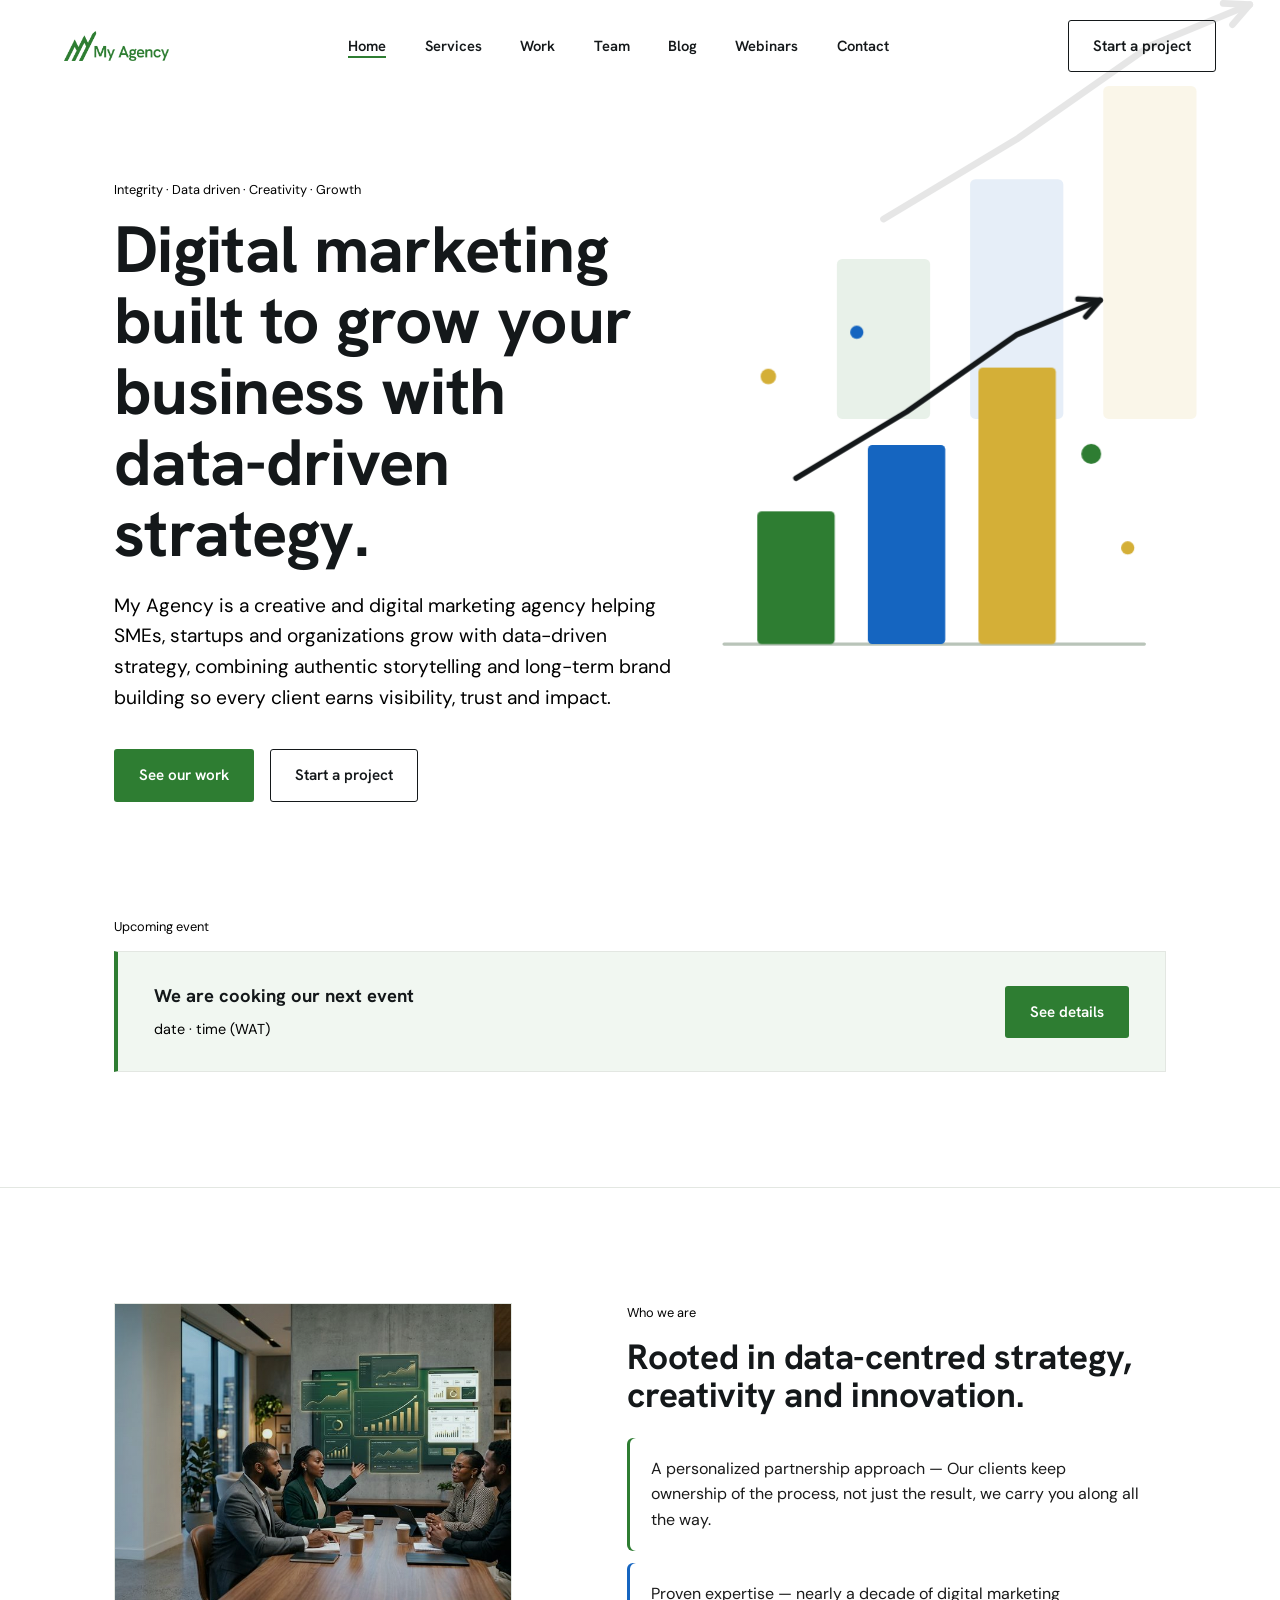
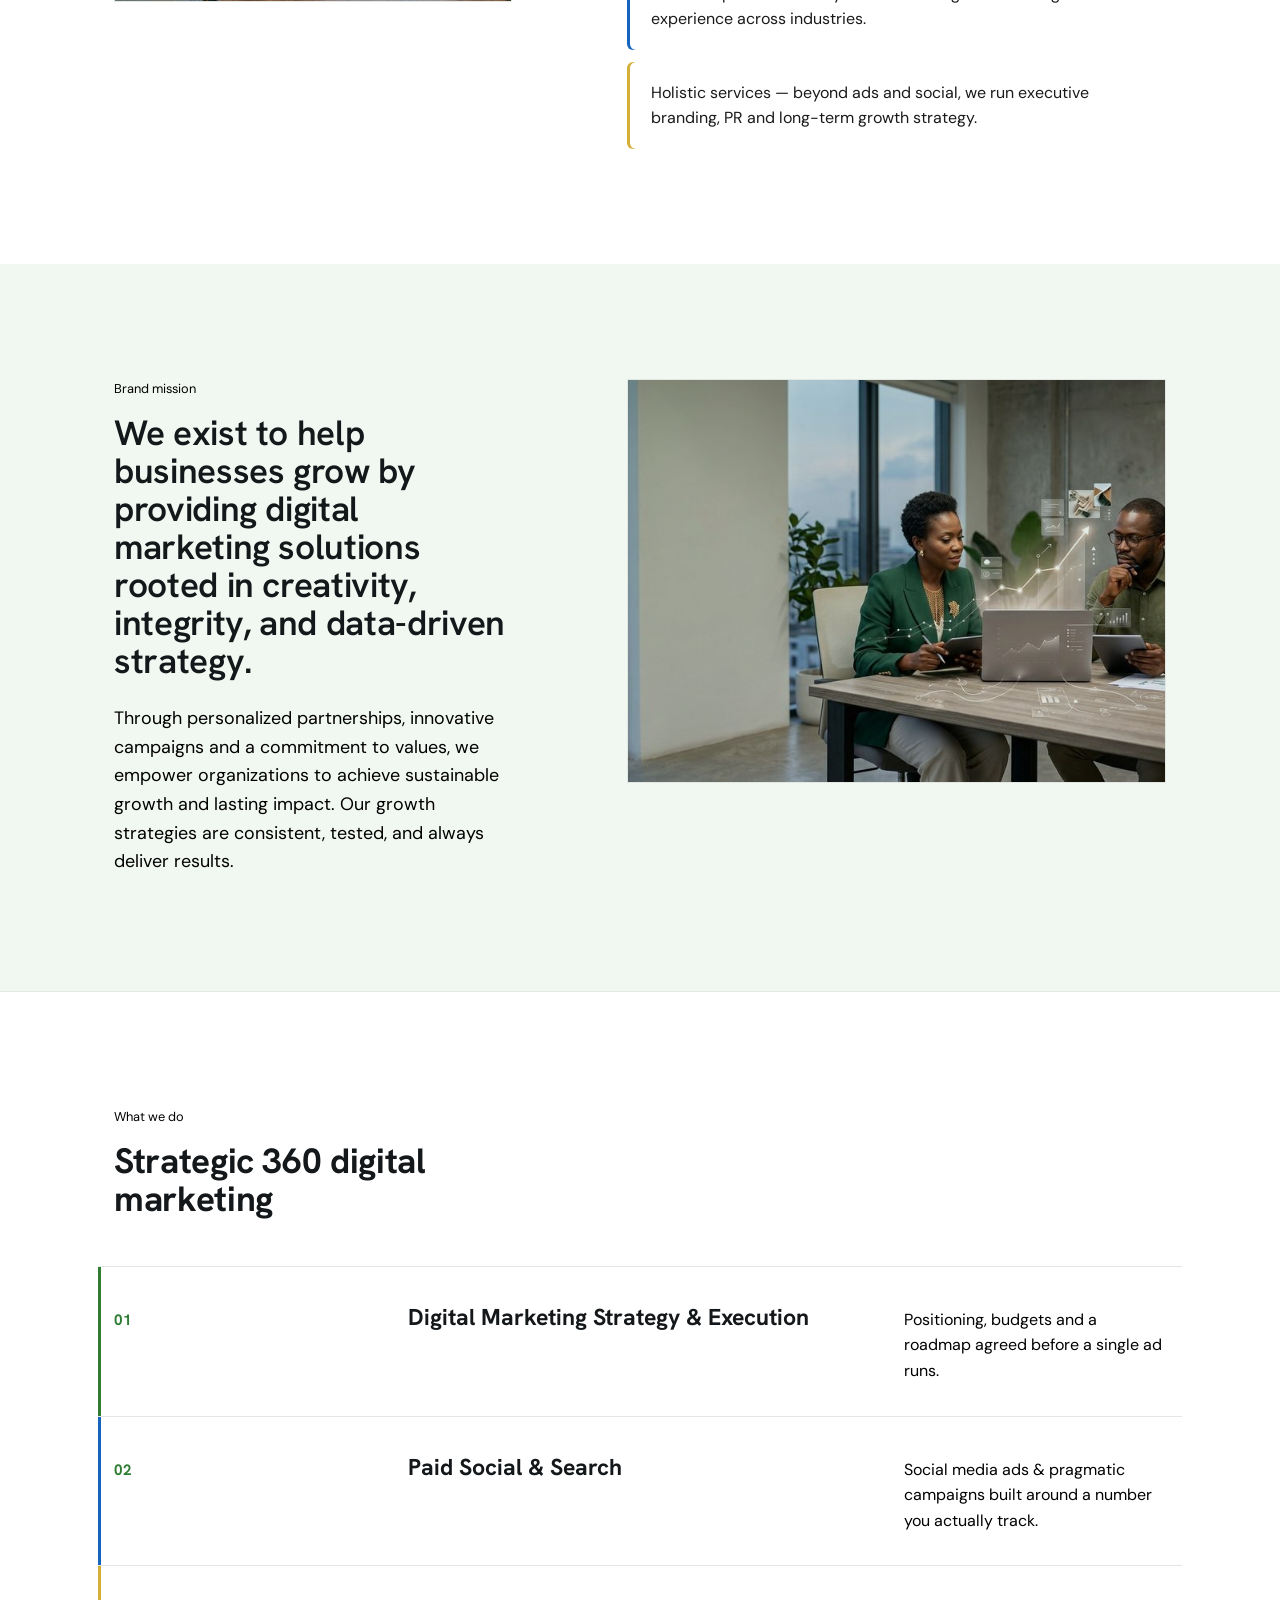
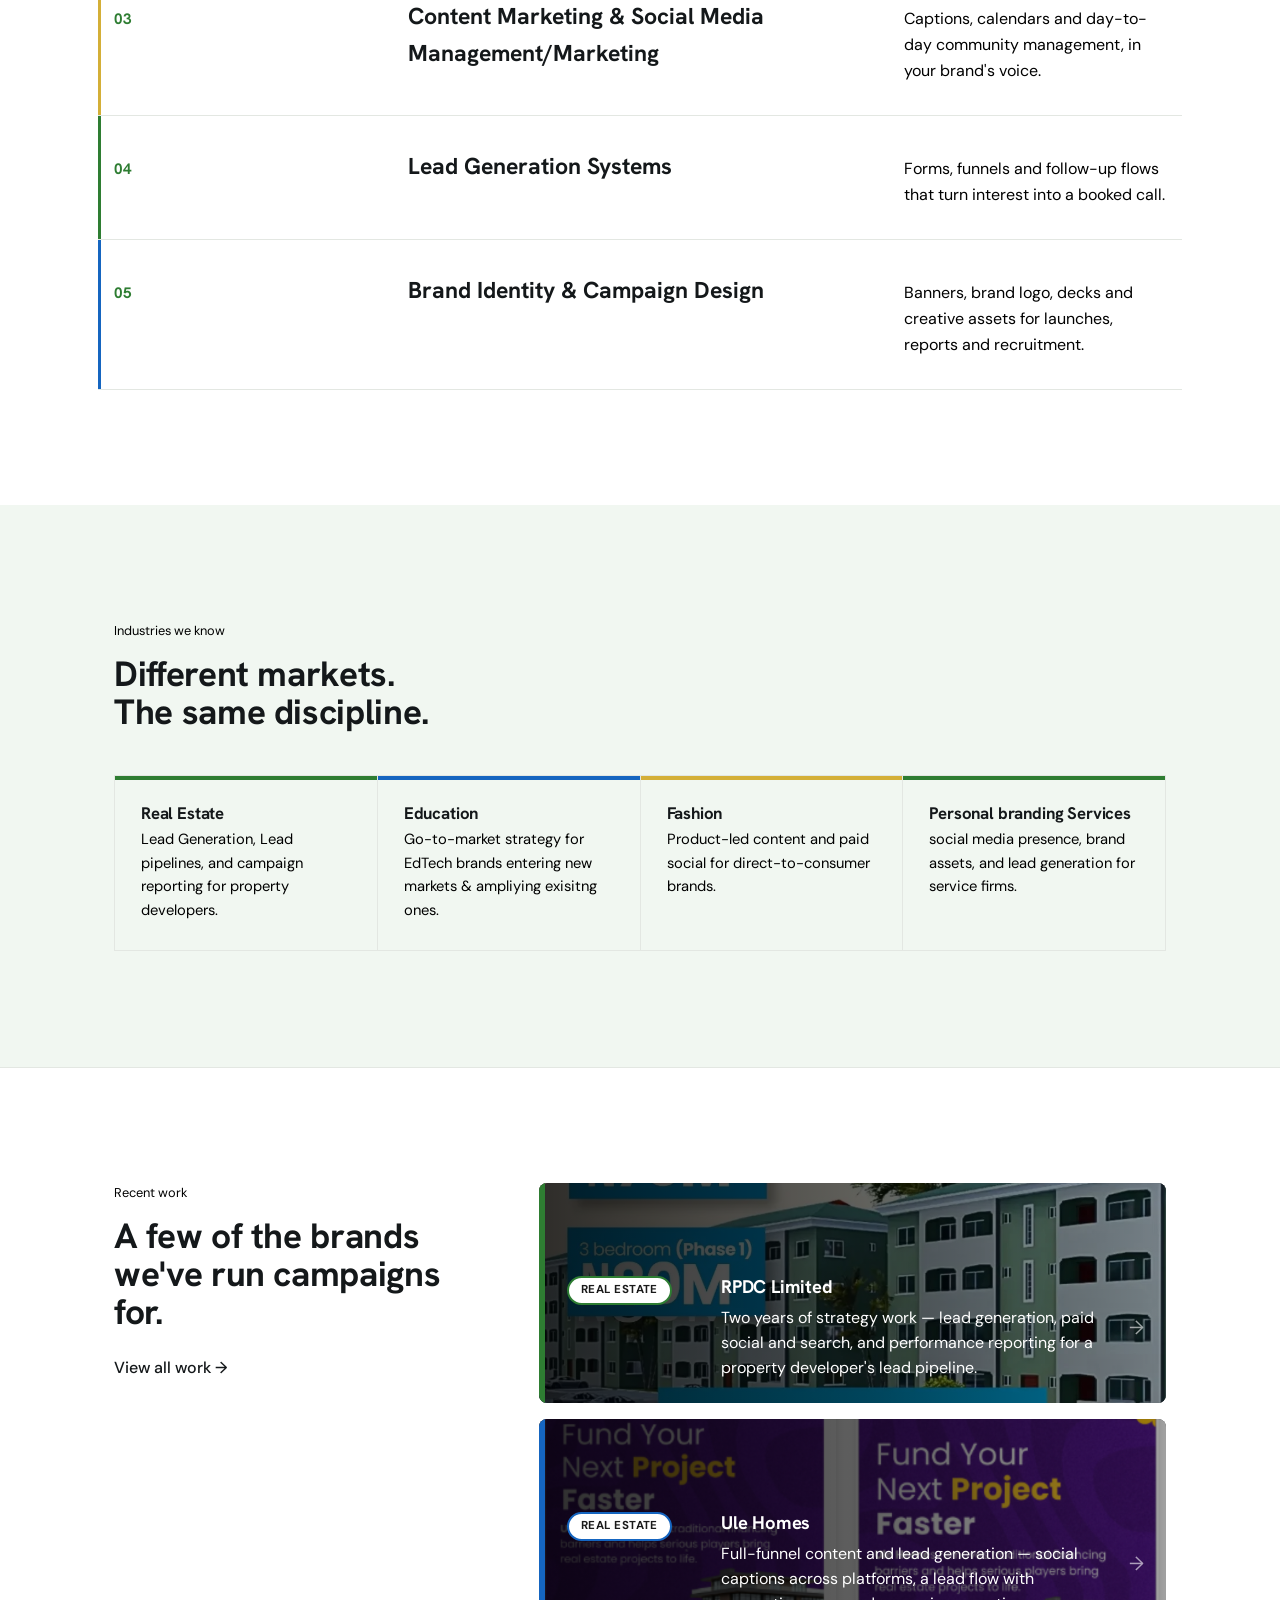
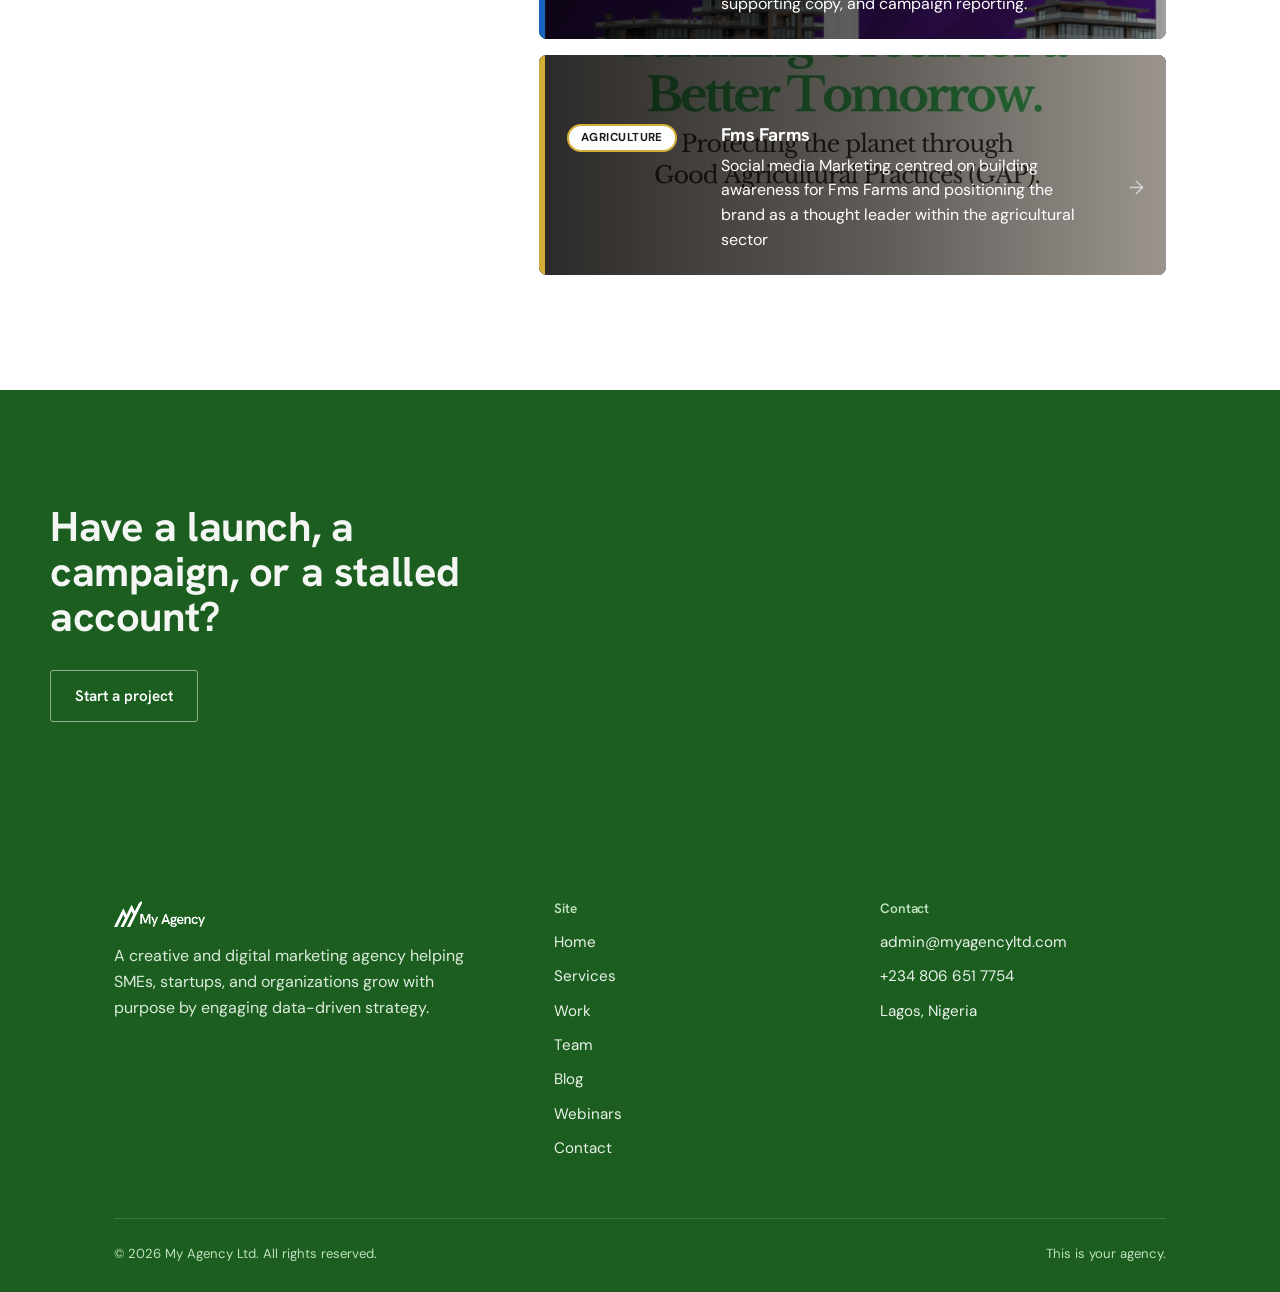
==== commit 273966e1: "Update index.html" ====
--- a/index.html
+++ b/index.html
@@ -38,15 +38,14 @@
   <a href="webinar.html">Webinars</a>
   <a href="contact.html">Contact</a>
 </div>
-
-<header class="hero wrap">
-<svg class="hero-shadow" viewBox="0 0 420 360" aria-hidden="true">
+<svg class="hero-shadow" width="320" height="274" viewBox="0 0 420 360" aria-hidden="true">
   <rect x="50"  y="202" width="70" height="120" rx="4" fill="#2E7D32"/>
   <rect x="150" y="142" width="70" height="180" rx="4" fill="#1565C0"/>
   <rect x="250" y="72"  width="70" height="250" rx="4" fill="#D4AF37"/>
   <path d="M85 172 L185 112 L285 42 L360 11" fill="none" stroke="#14181A" stroke-width="5" stroke-linecap="round" stroke-linejoin="round"/>
   <path d="M340 10 L360 11 L347 26" fill="none" stroke="#14181A" stroke-width="5" stroke-linecap="round" stroke-linejoin="round"/>
 </svg>
+<header class="hero wrap">
   <div class="hero__grid">
     <div>
       <p class="eyebrow">Integrity · Data driven · Creativity · Growth</p>
--- a/assets/css/style.css
+++ b/assets/css/style.css
@@ -1677,3 +1677,108 @@
   .hero__art .ring { animation: none; opacity: 0; }
   .motif--tr { animation: none; }
 }
+/* ==========================================================
+   Home hero: animated growth chart + faded shadow
+   ========================================================== */
+
+/* keep the hero text above the background shadow */
+.hero__grid { position: relative; z-index: 1; }
+
+/* faded shadow of the chart, in the brand colours */
+.hero-shadow {
+  position: absolute;
+  top: -10px;
+  right: -50px;
+  width: min(560px, 70vw);
+  height: auto;
+  opacity: .1;
+  pointer-events: none;
+  z-index: 0;
+  animation: haDrift 14s ease-in-out infinite;
+}
+@keyframes haDrift {
+  0%, 100% { transform: translate(0, 0); }
+  50%      { transform: translate(-8px, 10px); }
+}
+
+/* main chart */
+.hero__art svg { width: 100%; height: auto; overflow: visible; }
+
+.ha-base {
+  stroke: #B9C4B9;
+  stroke-width: 3;
+  stroke-linecap: round;
+  stroke-dasharray: 380;
+  stroke-dashoffset: 380;
+  animation: haDraw .8s cubic-bezier(.65, .05, .2, 1) .1s forwards;
+}
+
+.ha-bar {
+  transform-box: fill-box;
+  transform-origin: 50% 100%;
+  transform: scaleY(0);
+  animation: haGrow .9s cubic-bezier(.2, .7, .2, 1) forwards;
+}
+.ha-bar--1 { fill: #2E7D32; animation-delay: .3s; }
+.ha-bar--2 { fill: #1565C0; animation-delay: .55s; }
+.ha-bar--3 { fill: #D4AF37; animation-delay: .8s; }
+
+.ha-trend,
+.ha-arrow {
+  fill: none;
+  stroke: #14181A;
+  stroke-width: 5;
+  stroke-linecap: round;
+  stroke-linejoin: round;
+}
+.ha-trend {
+  stroke-dasharray: 340;
+  stroke-dashoffset: 340;
+  animation: haDraw 1s cubic-bezier(.65, .05, .2, 1) 1.3s forwards;
+}
+.ha-arrow {
+  opacity: 0;
+  animation: haFade .4s ease 2.2s forwards;
+}
+
+.ha-ring {
+  fill: none;
+  stroke: #D4AF37;
+  stroke-width: 2.5;
+  opacity: 0;
+  transform-box: fill-box;
+  transform-origin: center;
+  animation: haPulse 2.6s ease-out 2.5s infinite;
+}
+
+/* floating dots: fade in and bob (different properties, so no clash) */
+.ha-dot {
+  opacity: 0;
+  animation:
+    haFade .5s ease forwards,
+    haBob 5s ease-in-out infinite;
+}
+.ha-dot--1 { fill: #D4AF37; animation-delay: 1.0s, 1.0s; }
+.ha-dot--2 { fill: #1565C0; animation-delay: 1.2s, 1.2s; animation-duration: .5s, 6s; }
+.ha-dot--3 { fill: #2E7D32; animation-delay: 1.4s, 1.4s; animation-duration: .5s, 5.5s; }
+.ha-dot--4 { fill: #D4AF37; animation-delay: 1.6s, 1.6s; animation-duration: .5s, 6.5s; }
+
+@keyframes haDraw  { to { stroke-dashoffset: 0; } }
+@keyframes haGrow  { to { transform: scaleY(1); } }
+@keyframes haFade  { to { opacity: 1; } }
+@keyframes haBob {
+  0%, 100% { transform: translateY(0); }
+  50%      { transform: translateY(-8px); }
+}
+@keyframes haPulse {
+  0%   { transform: scale(1);   opacity: .7; }
+  100% { transform: scale(2.8); opacity: 0; }
+}
+
+@media (prefers-reduced-motion: reduce) {
+  .hero-shadow { animation: none; }
+  .ha-base, .ha-trend { animation: none; stroke-dashoffset: 0; }
+  .ha-bar { animation: none; transform: none; }
+  .ha-arrow, .ha-dot { animation: none; opacity: 1; }
+  .ha-ring { animation: none; opacity: 0; }
+}
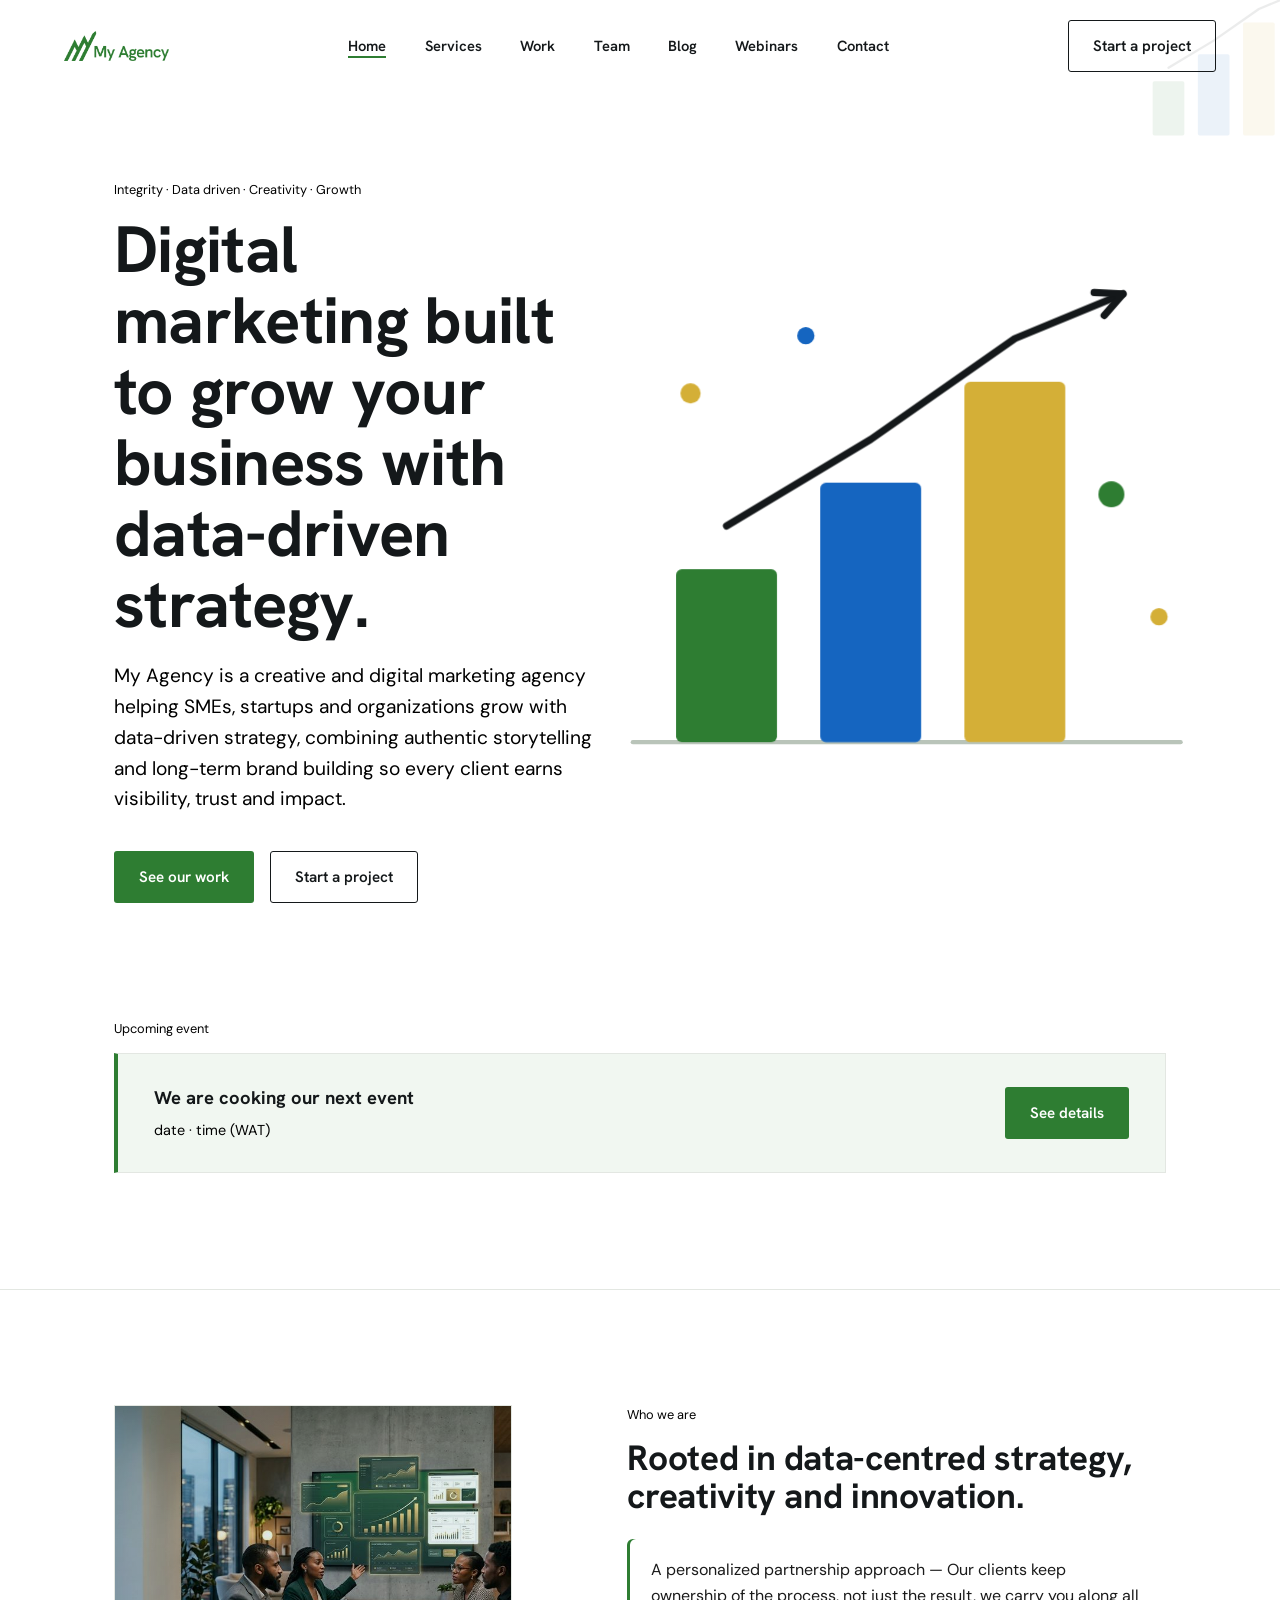
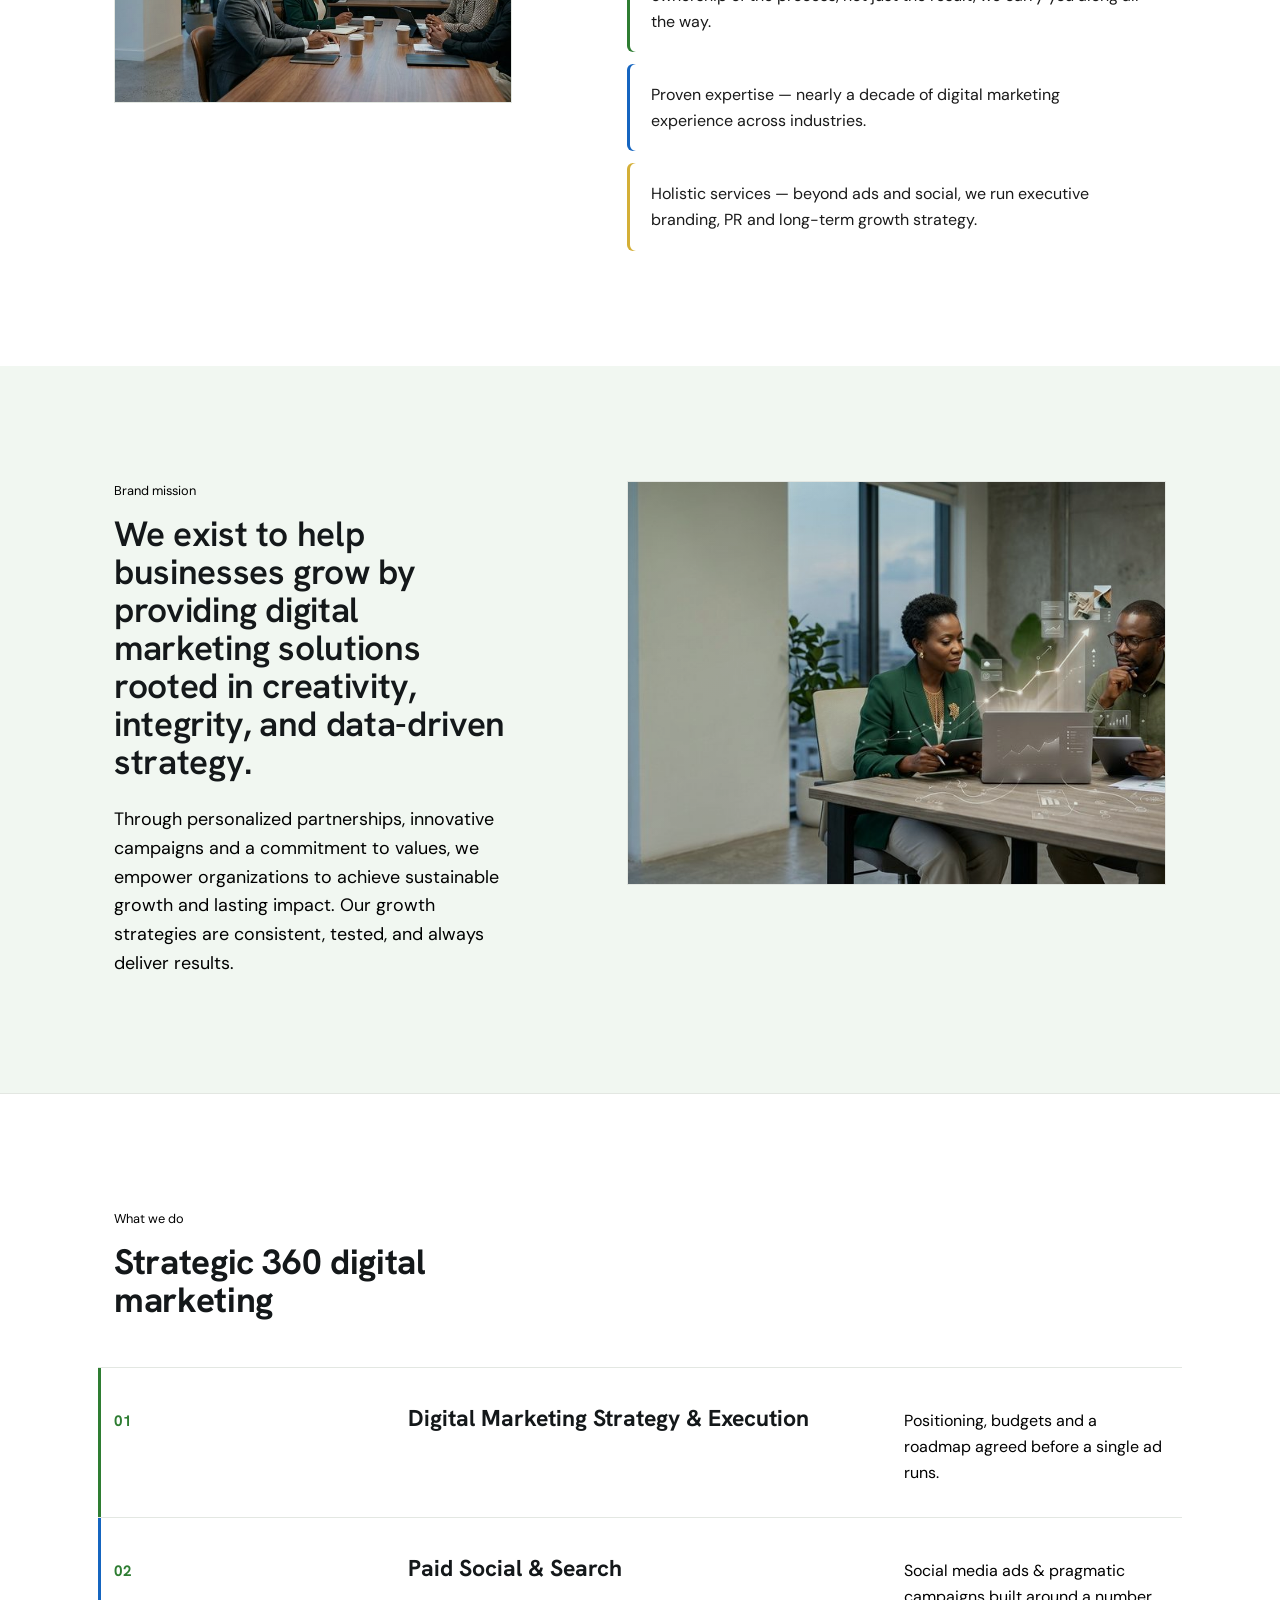
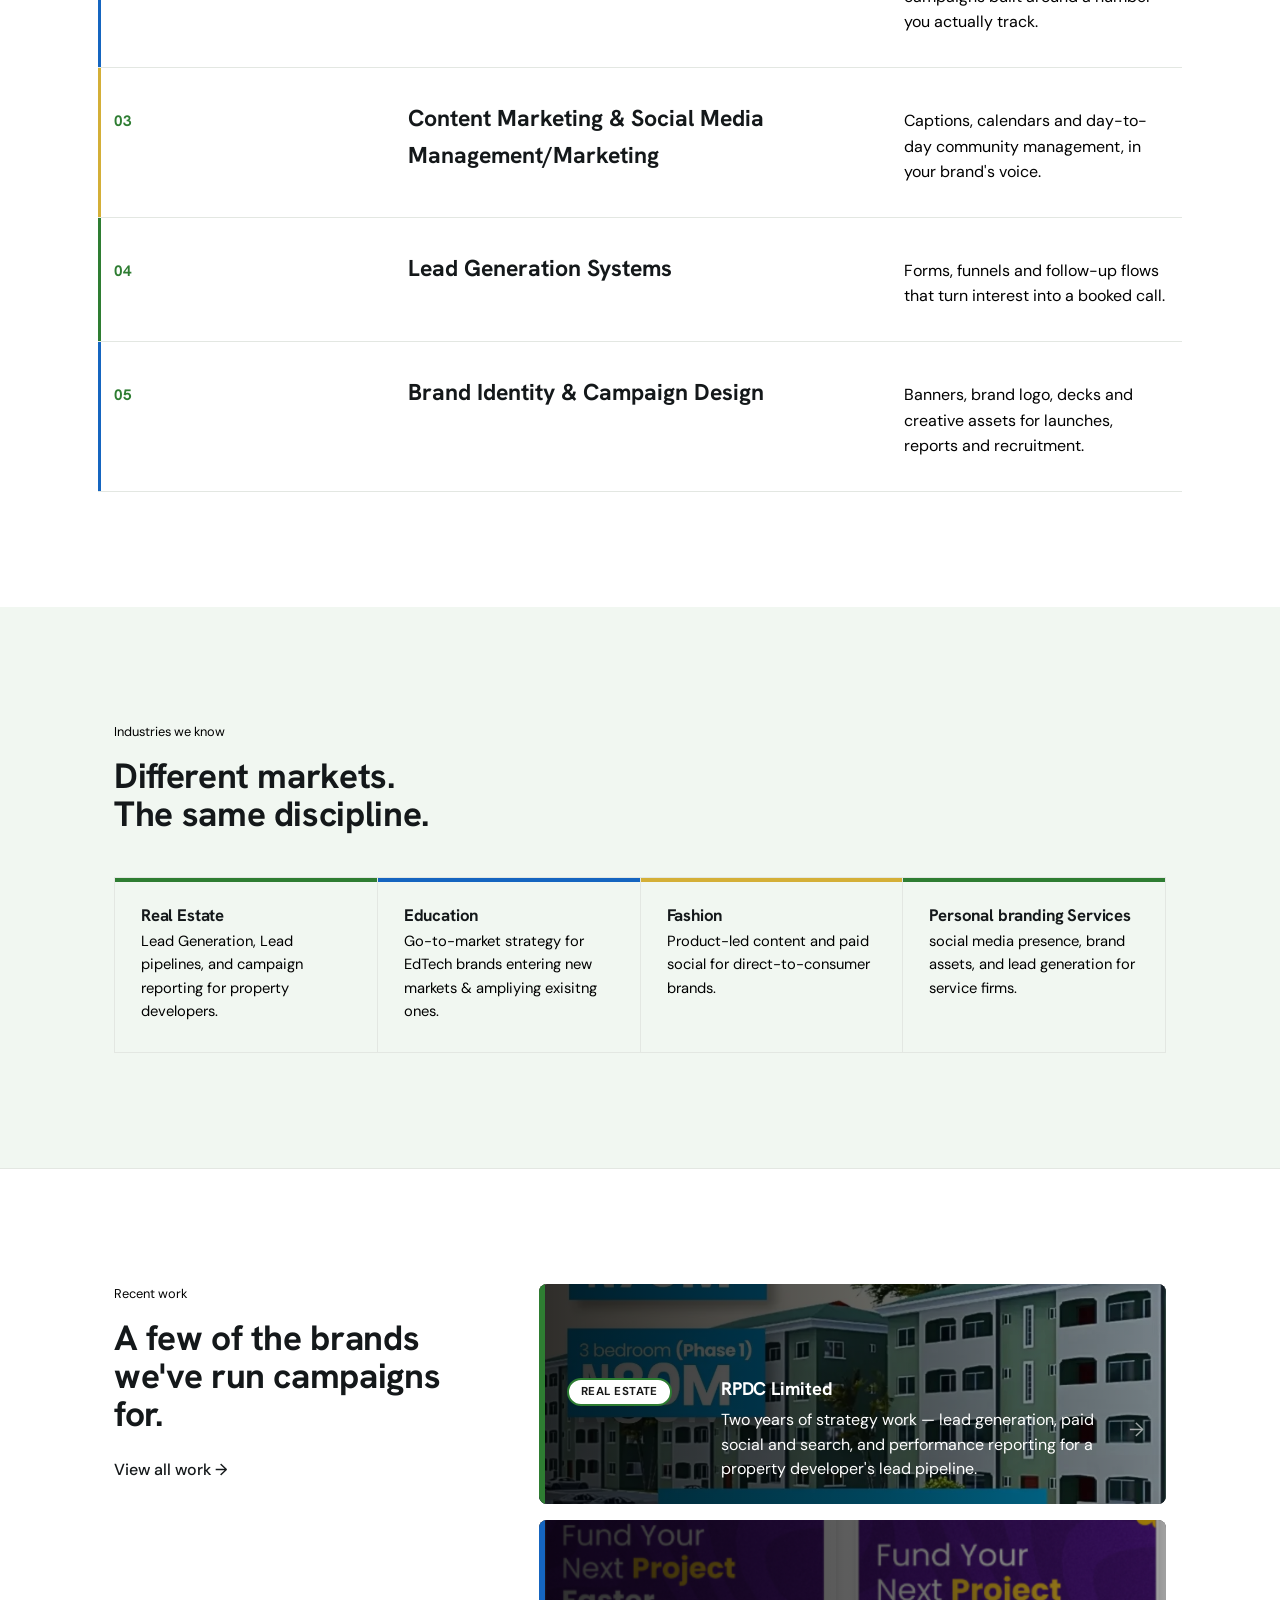
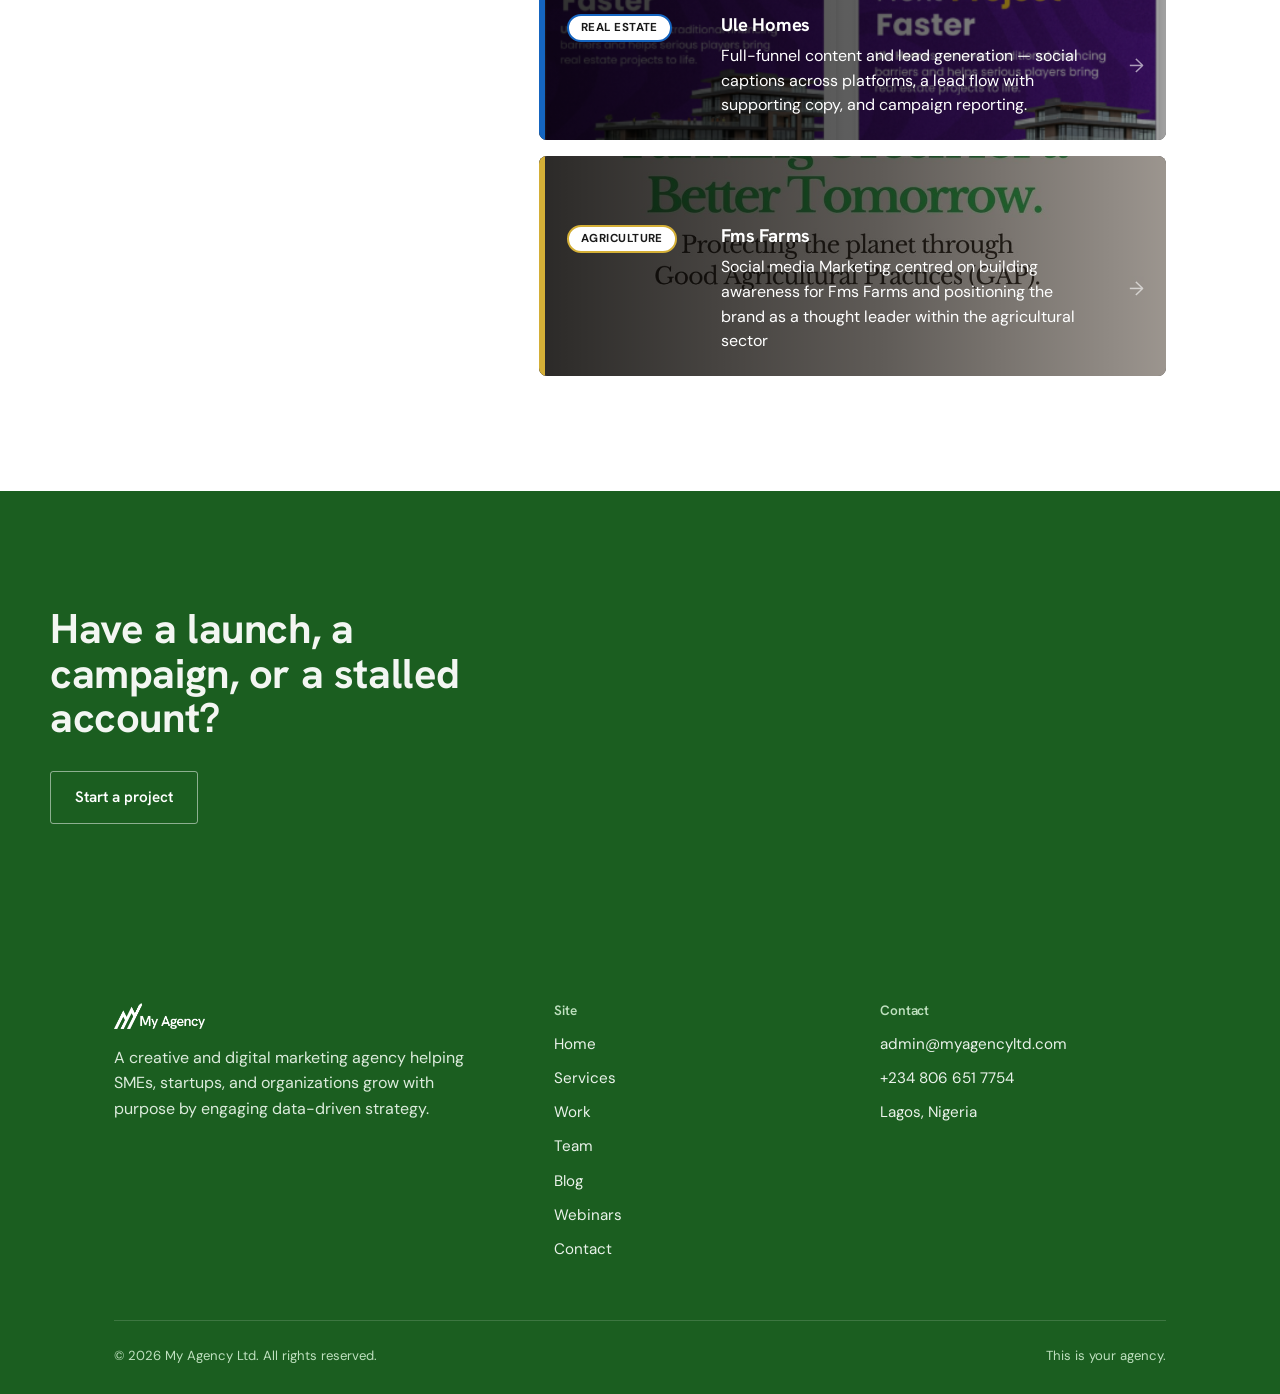
==== commit 316650fc: "Update index.html" ====
--- a/index.html
+++ b/index.html
@@ -298,5 +298,50 @@
   });
 })();
 </script>
+  <script>
+(function () {
+  var nav = document.querySelector('.nav');
+  var toggle = document.querySelector('.nav__toggle');
+  var menu = document.querySelector('.mobile-menu');
+  if (!toggle || !menu) return;
+
+  function setOpen(open) {
+    menu.classList.toggle('is-open', open);
+    toggle.classList.toggle('is-open', open);
+    toggle.setAttribute('aria-expanded', open);
+    toggle.setAttribute('aria-label', open ? 'Close menu' : 'Open menu');
+    document.body.style.overflow = open ? 'hidden' : '';
+  }
+
+  /* capture phase: this handler runs first and stops any older
+     menu code from toggling a second time and cancelling it */
+  document.addEventListener('click', function (e) {
+    if (e.target.closest('.nav__toggle')) {
+      e.stopPropagation();
+      setOpen(!menu.classList.contains('is-open'));
+    } else if (e.target.closest('.mobile-menu__close')) {
+      e.stopPropagation();
+      setOpen(false);
+    } else if (e.target.closest('.mobile-menu a')) {
+      setOpen(false);
+    }
+  }, true);
+
+  document.addEventListener('keydown', function (e) {
+    if (e.key === 'Escape') setOpen(false);
+  });
+
+  window.addEventListener('resize', function () {
+    if (window.innerWidth >= 900) setOpen(false);
+  });
+
+  /* nav gets its background after scrolling */
+  function onScroll() {
+    if (nav) nav.classList.toggle('is-scrolled', window.scrollY > 20);
+  }
+  window.addEventListener('scroll', onScroll, { passive: true });
+  onScroll();
+})();
+</script>
 </body>
 </html>
--- a/assets/css/style.css
+++ b/assets/css/style.css
@@ -1782,3 +1782,81 @@
   .ha-arrow, .ha-dot { animation: none; opacity: 1; }
   .ha-ring { animation: none; opacity: 0; }
 }
+/* bigger hero chart */
+.hero__art { min-height: 340px; }
+.hero__art svg {
+  width: 100%;
+  max-width: none;
+}
+
+@media (min-width: 900px) {
+  /* give the chart column more room and let the chart extend slightly past it */
+  .hero__grid { grid-template-columns: 1fr 1.1fr; }
+  .hero__art svg {
+    width: 112%;
+    margin-left: -4%;
+  }
+}
+.hero-shadow {
+  position: absolute;
+  top: -10px;
+  right: -40px;
+  width: 190px;
+  height: auto;
+  opacity: .08;
+  pointer-events: none;
+  z-index: 0;
+  animation: haDrift 14s ease-in-out infinite;
+}
+
+@media (max-width: 900px) {
+  .hero-shadow { width: 140px; right: -30px; top: -5px; }
+}
+/* ---------- Mobile menu button ---------- */
+.nav__toggle {
+  flex-direction: column;
+  align-items: center;
+  justify-content: center;
+  width: 46px;
+  height: 46px;
+  padding: 0;
+  background: #fff;
+  border: 1.5px solid var(--ink);
+  border-radius: 8px;
+  box-shadow: 0 2px 8px rgba(0, 0, 0, .12);
+  cursor: pointer;
+  position: relative;
+  z-index: 101;
+  -webkit-tap-highlight-color: transparent;
+}
+.nav__toggle span {
+  width: 22px;
+  height: 2px;
+  margin: 3px 0;
+  background: var(--ink);
+  border-radius: 2px;
+  transition: transform .3s ease, opacity .2s ease, background-color .2s ease;
+}
+.nav__toggle:hover span { background: var(--green); }
+
+/* turns into an X when open */
+.nav__toggle.is-open span:nth-child(1) { transform: translateY(5px) rotate(45deg); }
+.nav__toggle.is-open span:nth-child(2) { opacity: 0; }
+.nav__toggle.is-open span:nth-child(3) { transform: translateY(-5px) rotate(-45deg); }
+
+/* menu: links slide in one after another */
+.mobile-menu { visibility: hidden; transition: transform .35s ease, visibility 0s linear .35s; }
+.mobile-menu.is-open { visibility: visible; transition: transform .35s ease; }
+.mobile-menu a { opacity: 0; transform: translateY(12px); transition: opacity .3s ease, transform .3s ease, color .2s ease; }
+.mobile-menu.is-open a { opacity: 1; transform: none; }
+.mobile-menu.is-open a:nth-of-type(1) { transition-delay: .08s; }
+.mobile-menu.is-open a:nth-of-type(2) { transition-delay: .13s; }
+.mobile-menu.is-open a:nth-of-type(3) { transition-delay: .18s; }
+.mobile-menu.is-open a:nth-of-type(4) { transition-delay: .23s; }
+.mobile-menu.is-open a:nth-of-type(5) { transition-delay: .28s; }
+.mobile-menu.is-open a:nth-of-type(6) { transition-delay: .33s; }
+.mobile-menu.is-open a:nth-of-type(7) { transition-delay: .38s; }
+.mobile-menu a:hover { color: var(--green); }
+
+/* the X button in the nav replaces the menu's own close button */
+.mobile-menu__close { display: none; }
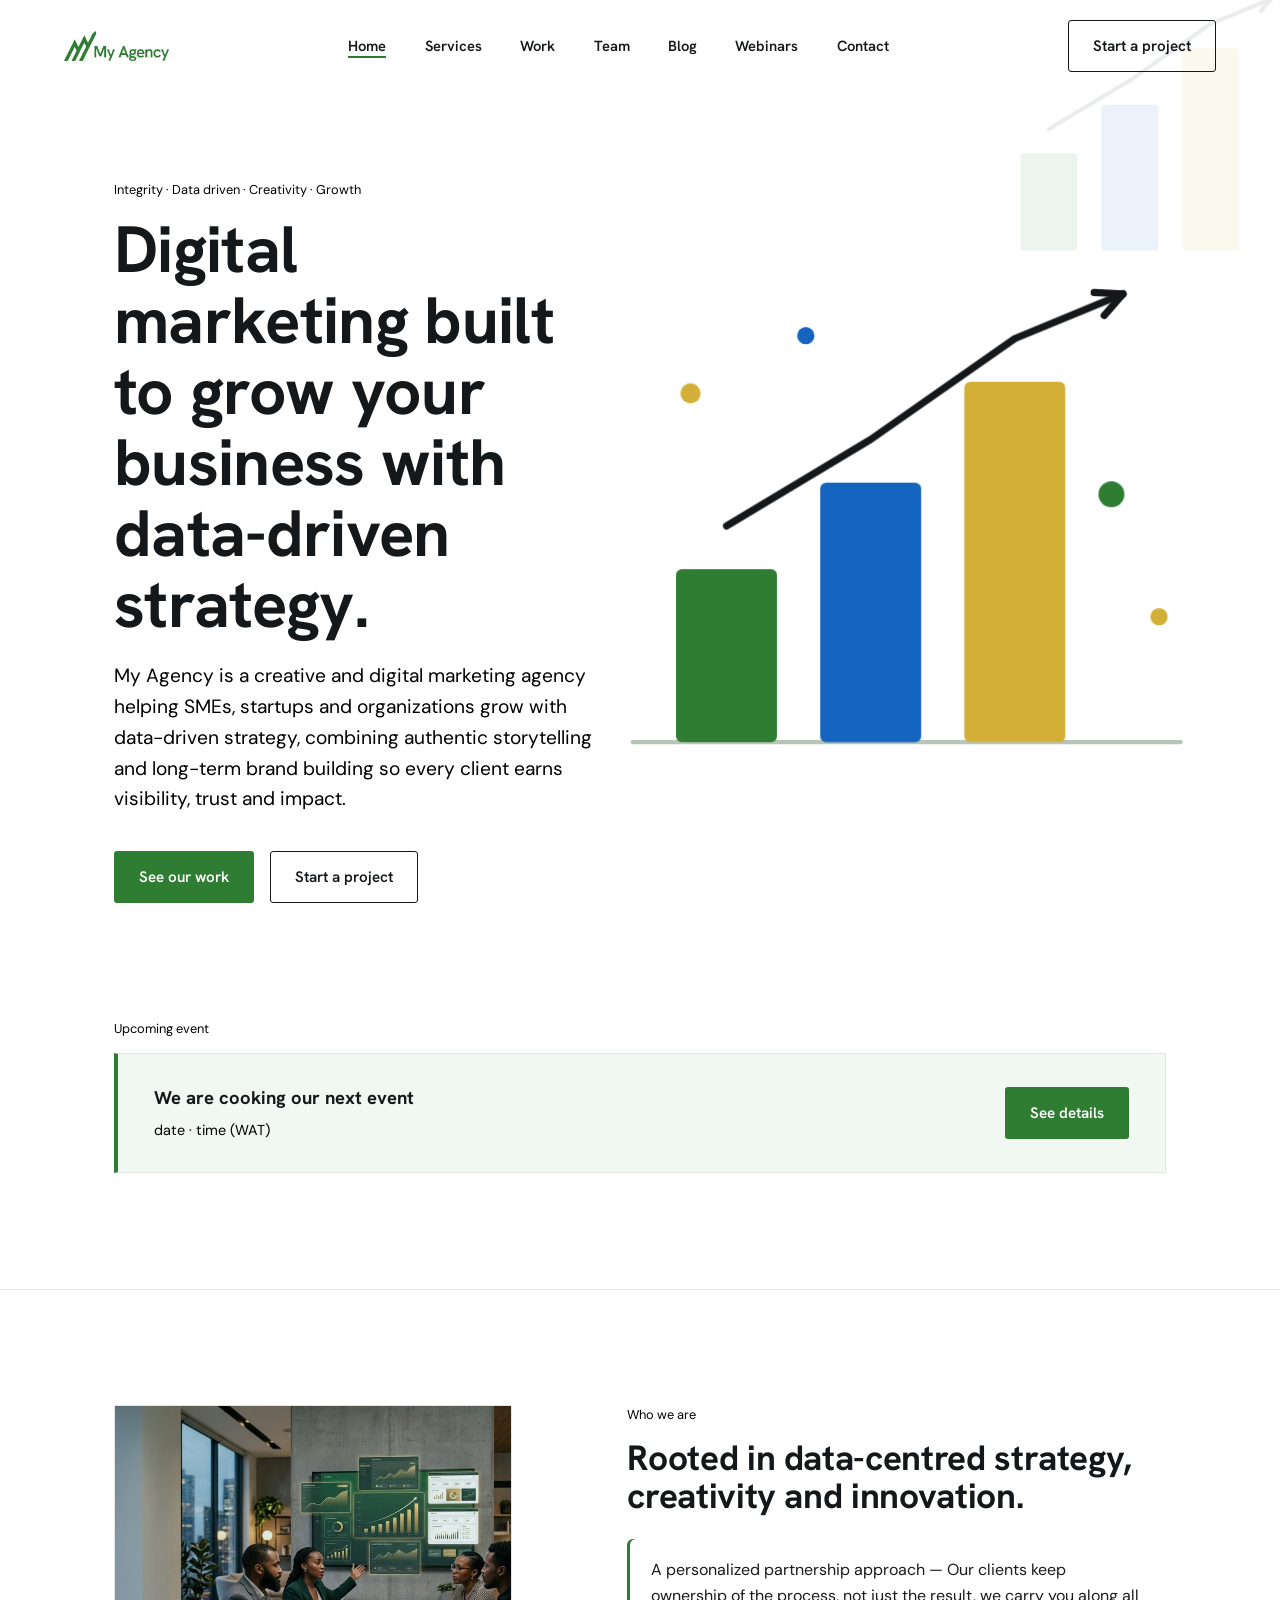
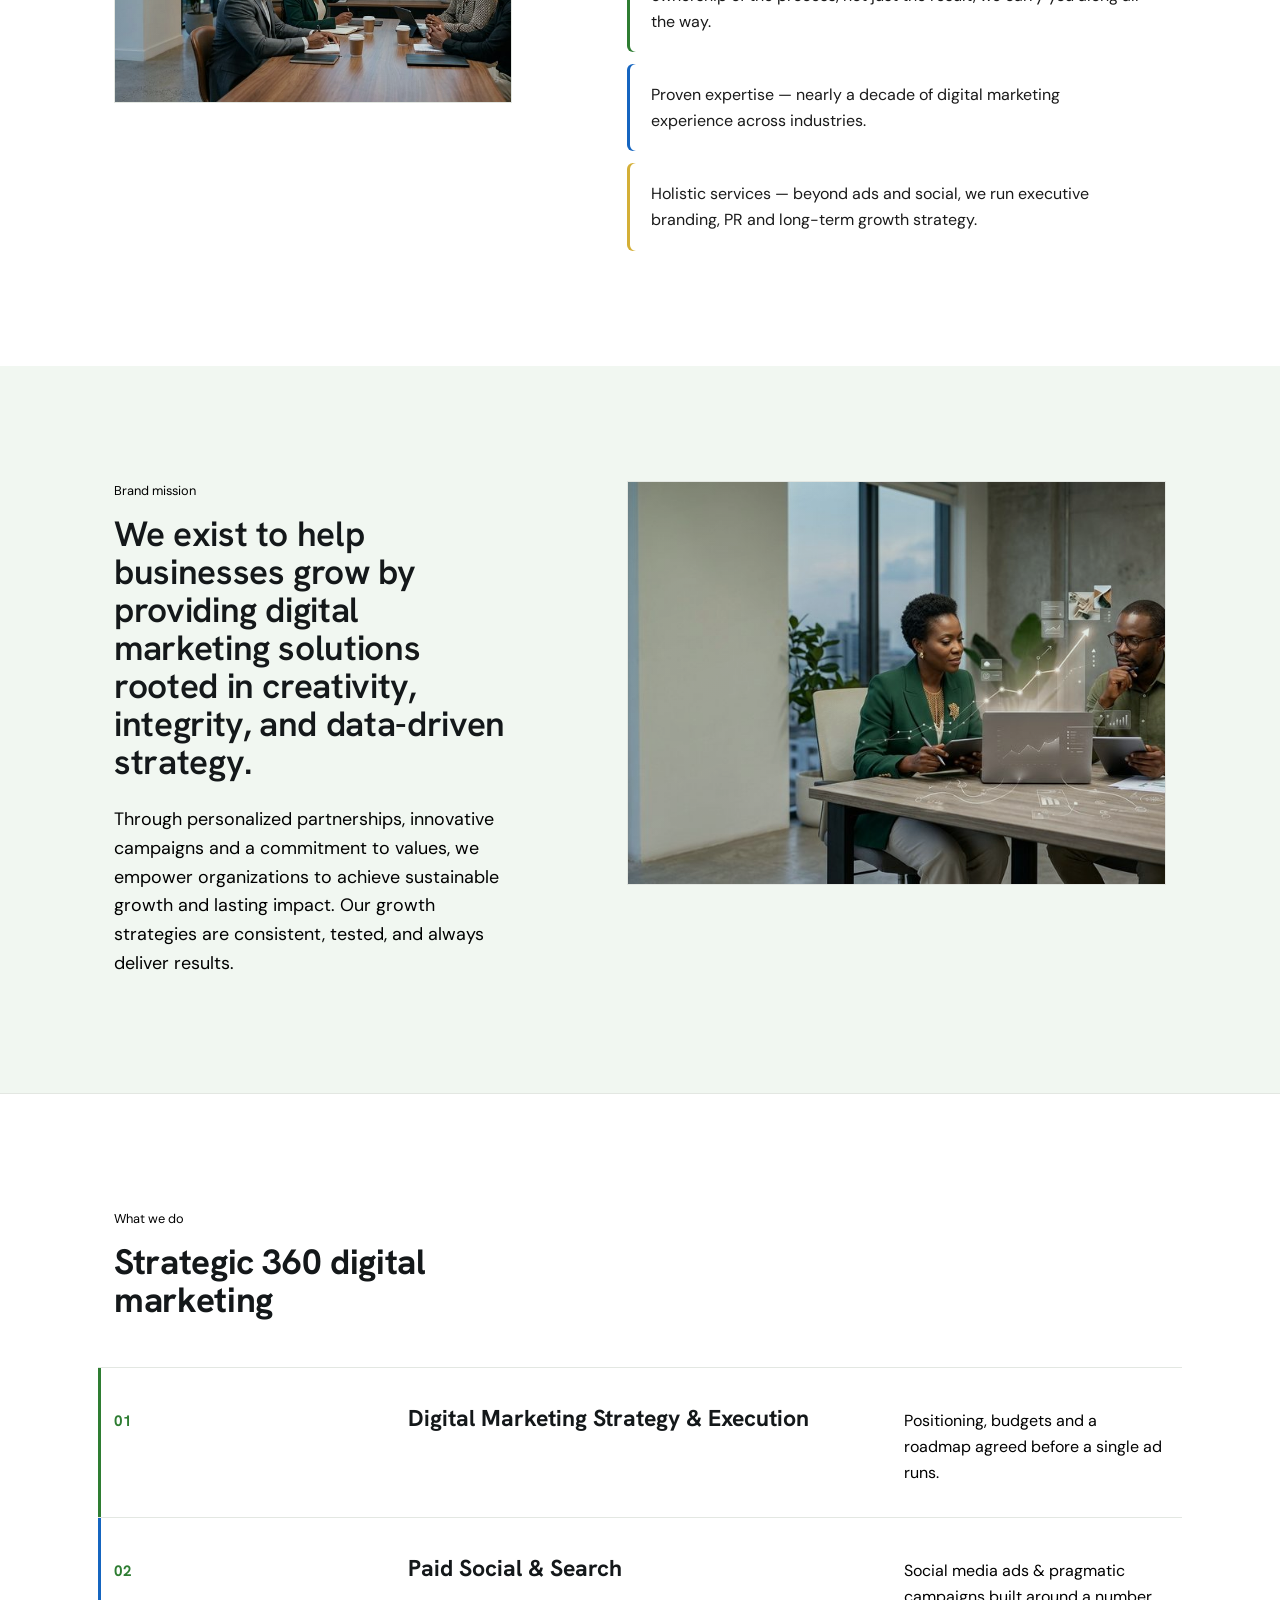
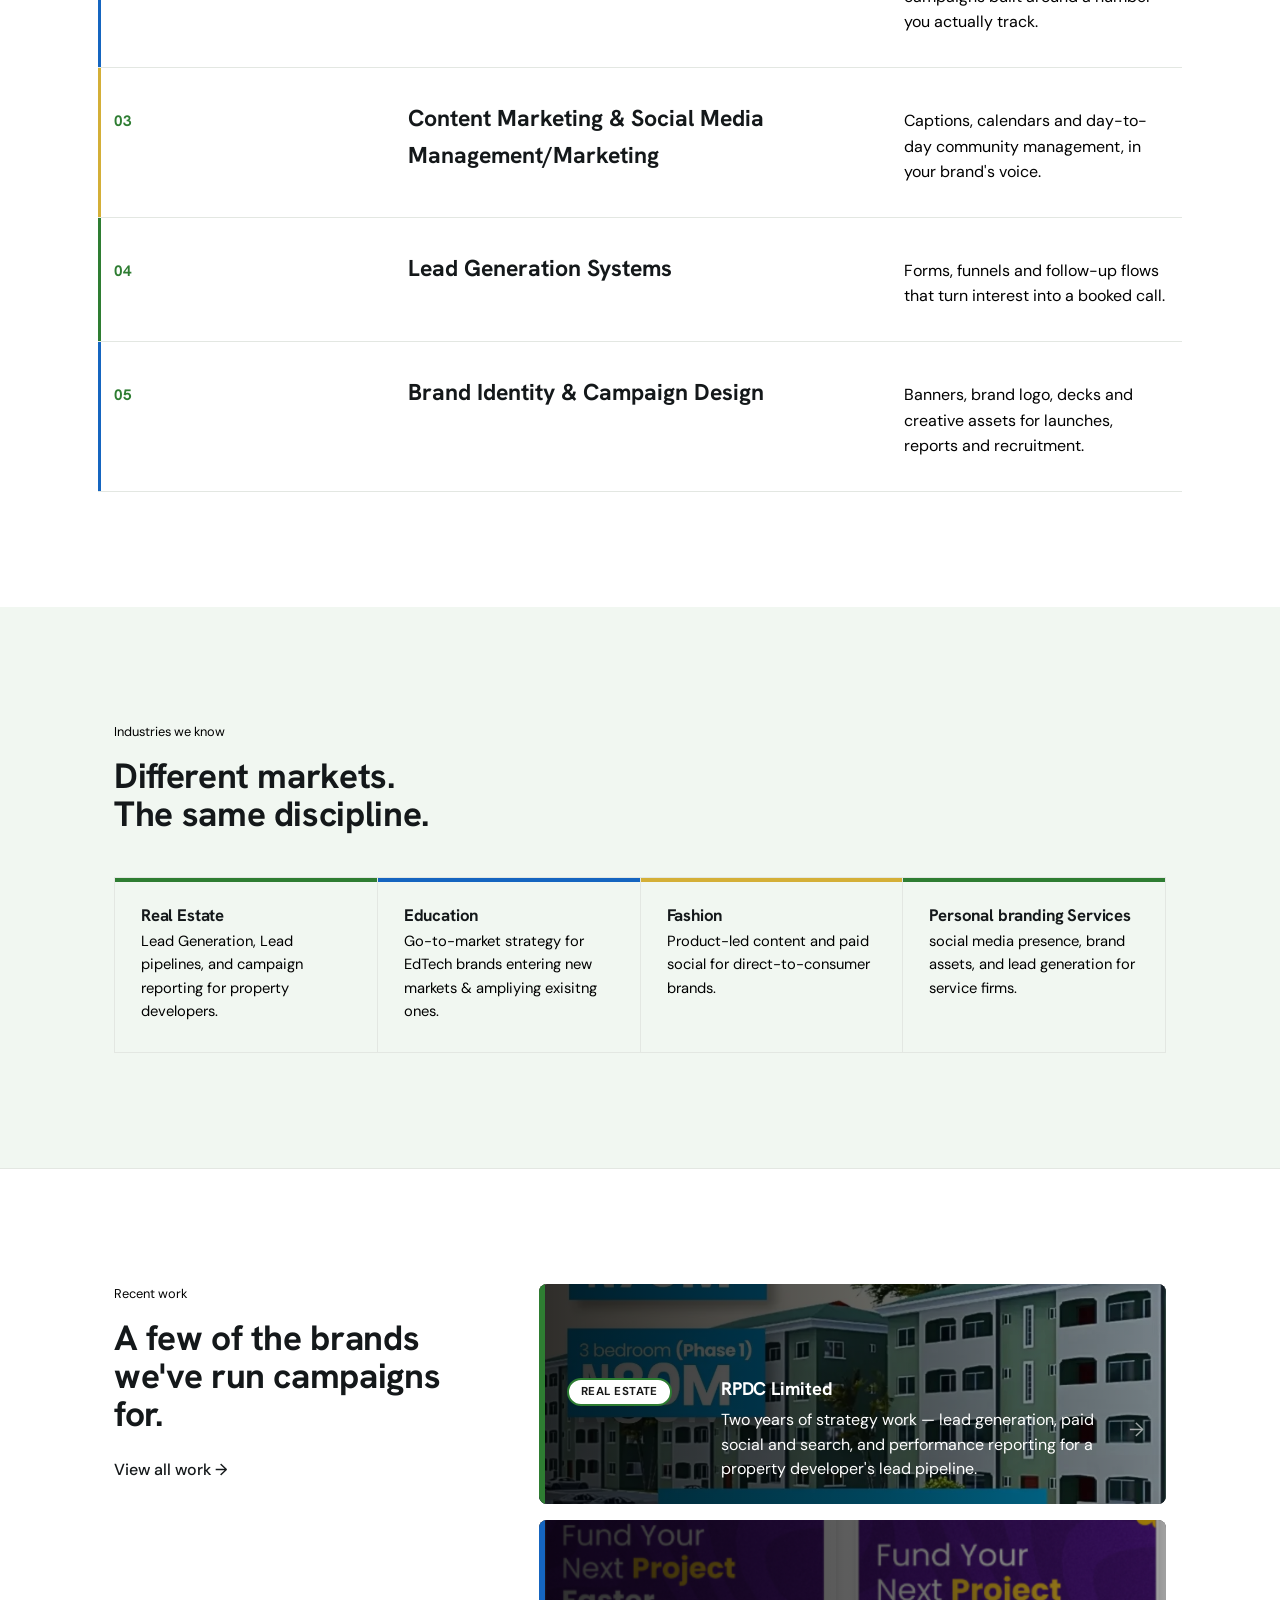
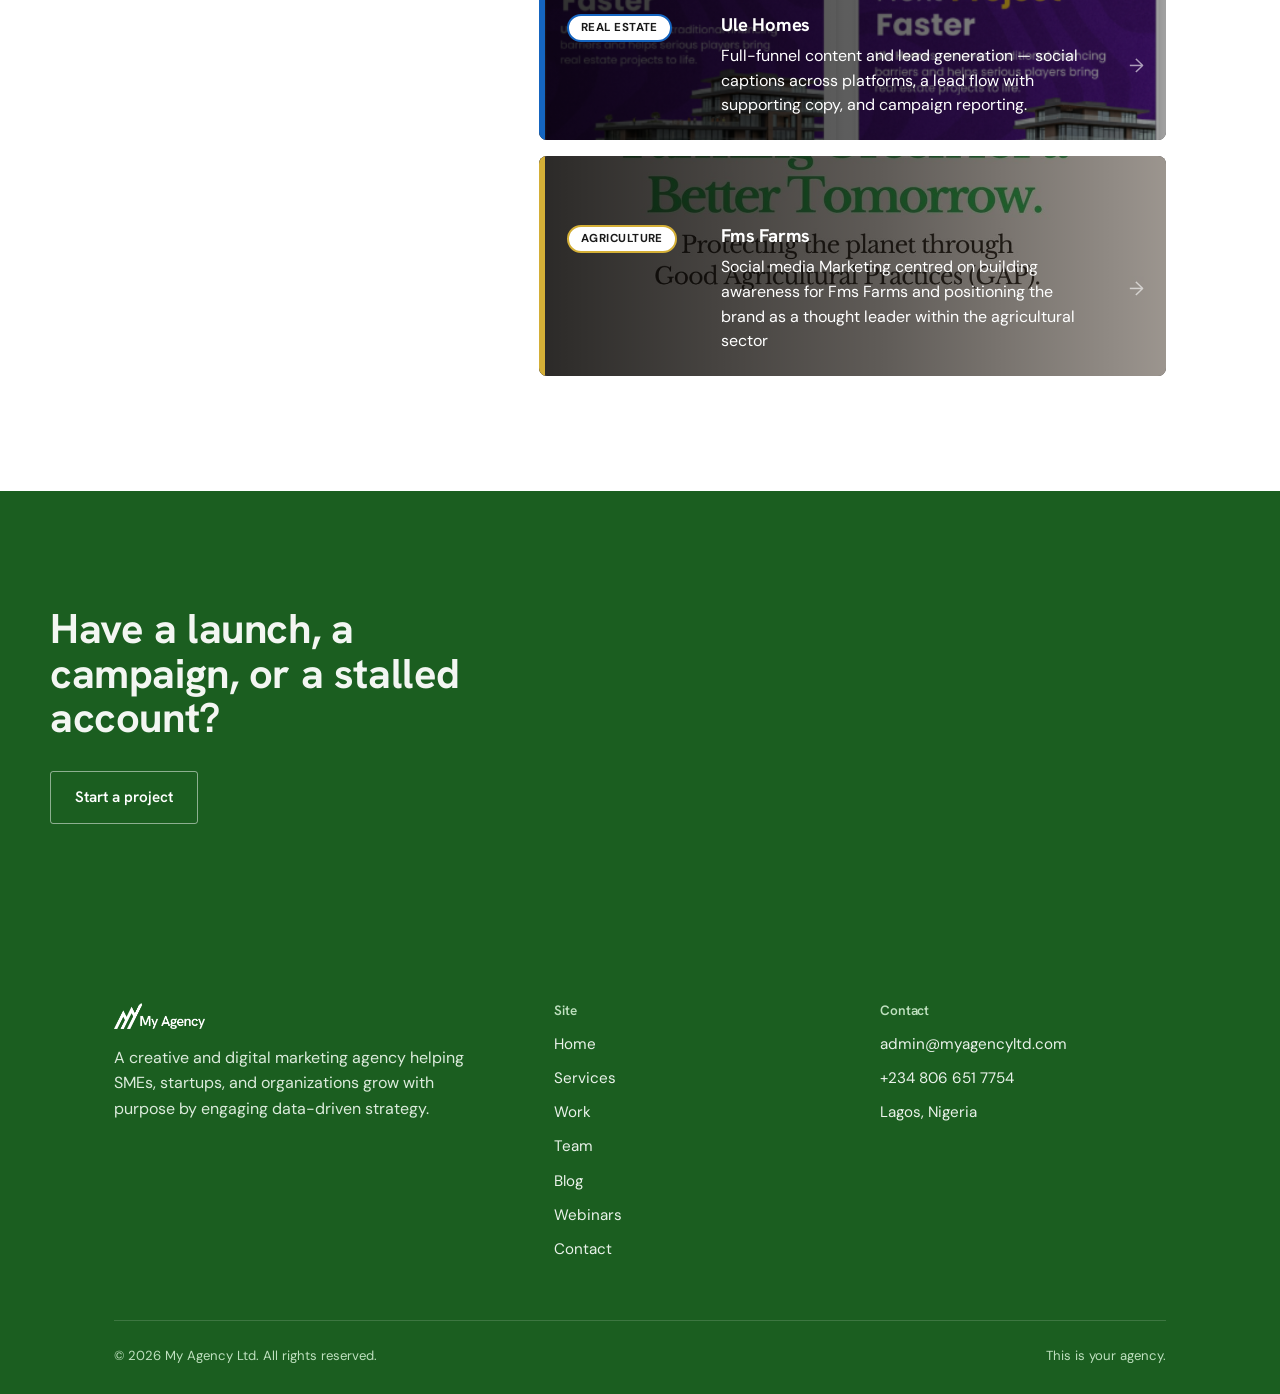
==== commit 4f4c7b14: "Update index.html" ====
--- a/index.html
+++ b/index.html
@@ -270,16 +270,22 @@
 
 <script>
 (function () {
-  // Skip the animation for people who prefer reduced motion
-  if (window.matchMedia && window.matchMedia('(prefers-reduced-motion: reduce)').matches) return;
-
-  // Old browsers: just show everything
-  if (!('IntersectionObserver' in window)) return;
-
   var sections = [
-    { selector: '.who',            hideClass: 'who--anim' },
-    { selector: '.cues--services', hideClass: 'svc--anim' }
+    { selector: '.who',              hideClass: 'who--anim' },
+    { selector: '.cues--services',   hideClass: 'svc--anim' },
+    { selector: '.cues--industries', hideClass: 'ind--anim' }
   ];
+
+  function showAll() {
+    sections.forEach(function (s) {
+      var el = document.querySelector(s.selector);
+      if (el) el.classList.add('is-visible');
+    });
+  }
+
+  // No animation: reduced motion or old browser. Show the colours immediately.
+  var reduce = window.matchMedia && window.matchMedia('(prefers-reduced-motion: reduce)').matches;
+  if (reduce || !('IntersectionObserver' in window)) { showAll(); return; }
 
   var observer = new IntersectionObserver(function (entries) {
     entries.forEach(function (entry) {
--- a/assets/css/style.css
+++ b/assets/css/style.css
@@ -1801,7 +1801,7 @@
   position: absolute;
   top: -10px;
   right: -40px;
-  width: 190px;
+  width: 340px;
   height: auto;
   opacity: .08;
   pointer-events: none;
@@ -1860,3 +1860,51 @@
 
 /* the X button in the nav replaces the menu's own close button */
 .mobile-menu__close { display: none; }
+/* ---------- Mobile menu button ---------- */
+.nav__toggle {
+  flex-direction: column;
+  align-items: center;
+  justify-content: center;
+  width: 46px;
+  height: 46px;
+  padding: 0;
+  background: #fff;
+  border: 1.5px solid var(--ink);
+  border-radius: 8px;
+  box-shadow: 0 2px 8px rgba(0, 0, 0, .12);
+  cursor: pointer;
+  position: relative;
+  z-index: 101;
+  -webkit-tap-highlight-color: transparent;
+}
+.nav__toggle span {
+  width: 22px;
+  height: 2px;
+  margin: 3px 0;
+  background: var(--ink);
+  border-radius: 2px;
+  transition: transform .3s ease, opacity .2s ease, background-color .2s ease;
+}
+.nav__toggle:hover span { background: var(--green); }
+
+/* turns into an X when open */
+.nav__toggle.is-open span:nth-child(1) { transform: translateY(5px) rotate(45deg); }
+.nav__toggle.is-open span:nth-child(2) { opacity: 0; }
+.nav__toggle.is-open span:nth-child(3) { transform: translateY(-5px) rotate(-45deg); }
+
+/* menu: links slide in one after another */
+.mobile-menu { visibility: hidden; transition: transform .35s ease, visibility 0s linear .35s; }
+.mobile-menu.is-open { visibility: visible; transition: transform .35s ease; }
+.mobile-menu a { opacity: 0; transform: translateY(12px); transition: opacity .3s ease, transform .3s ease, color .2s ease; }
+.mobile-menu.is-open a { opacity: 1; transform: none; }
+.mobile-menu.is-open a:nth-of-type(1) { transition-delay: .08s; }
+.mobile-menu.is-open a:nth-of-type(2) { transition-delay: .13s; }
+.mobile-menu.is-open a:nth-of-type(3) { transition-delay: .18s; }
+.mobile-menu.is-open a:nth-of-type(4) { transition-delay: .23s; }
+.mobile-menu.is-open a:nth-of-type(5) { transition-delay: .28s; }
+.mobile-menu.is-open a:nth-of-type(6) { transition-delay: .33s; }
+.mobile-menu.is-open a:nth-of-type(7) { transition-delay: .38s; }
+.mobile-menu a:hover { color: var(--green); }
+
+/* the X button in the nav replaces the menu's own close button */
+.mobile-menu__close { display: none; }
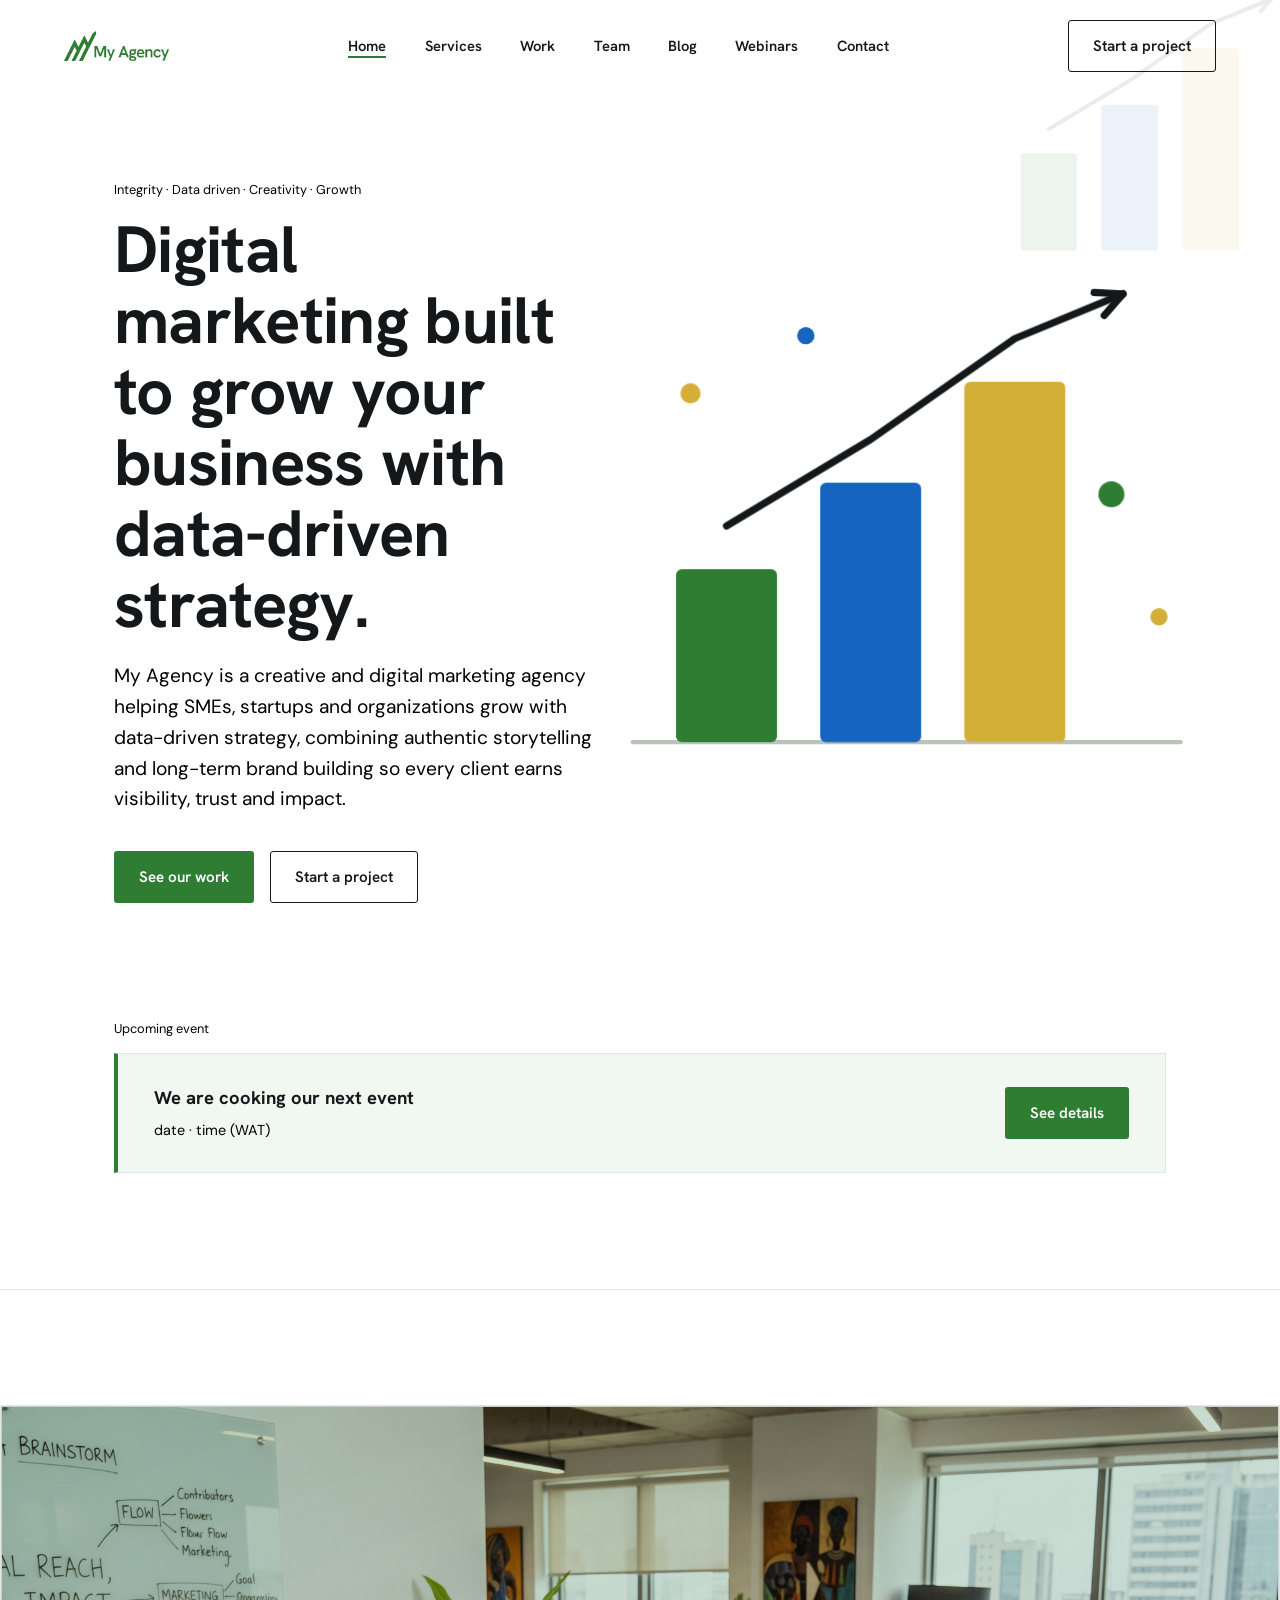
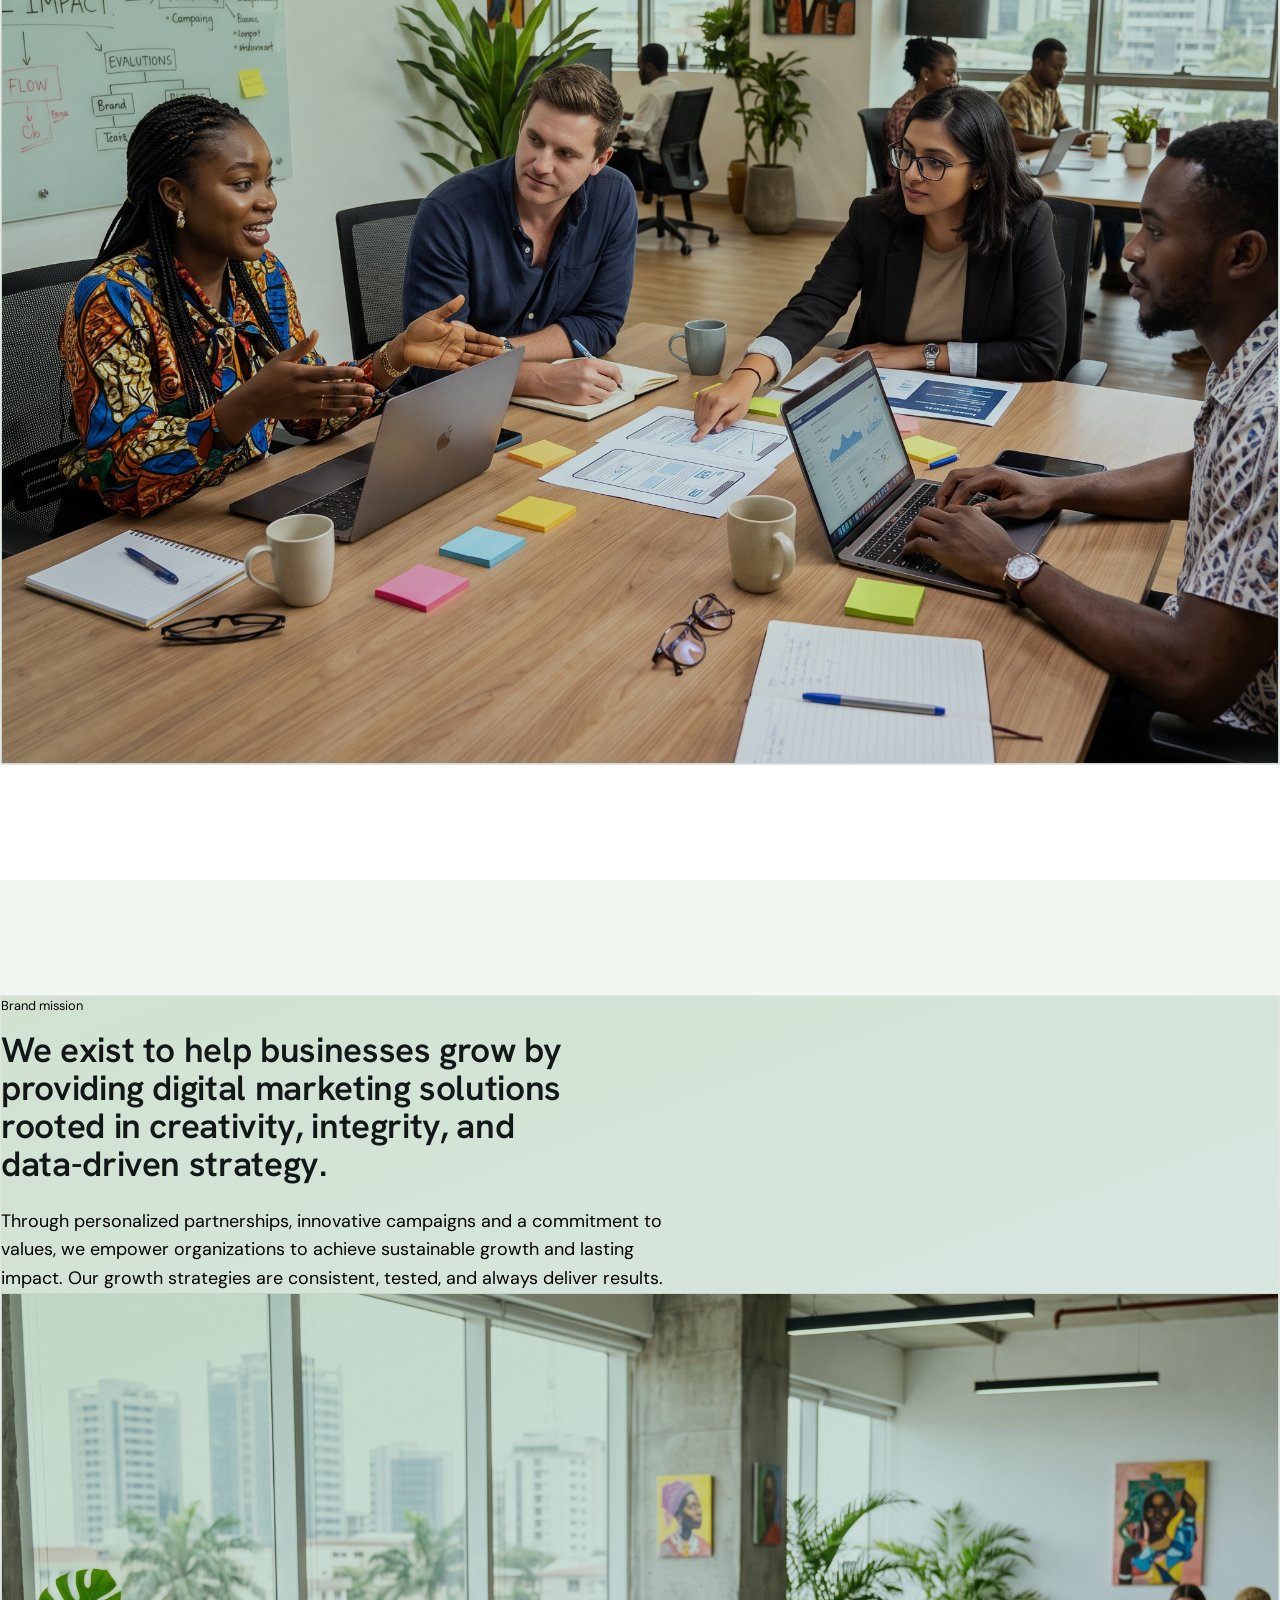
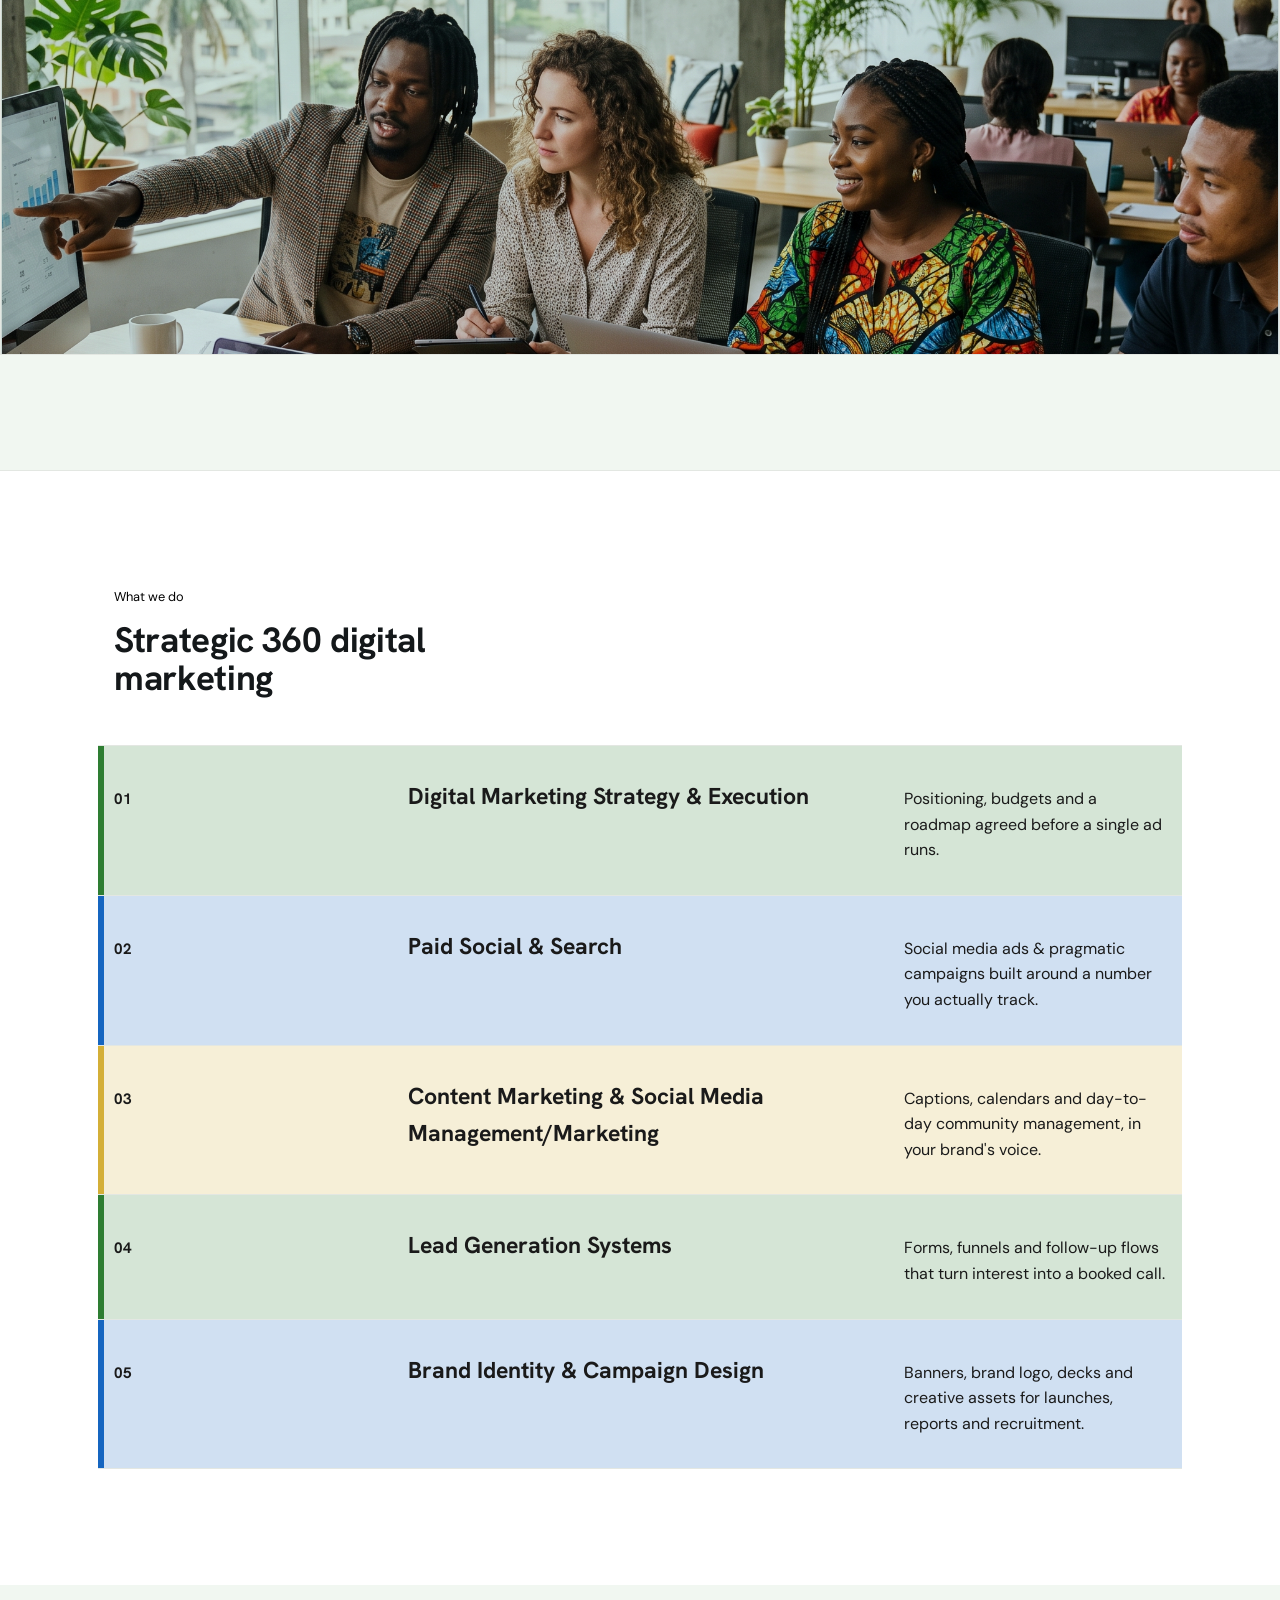
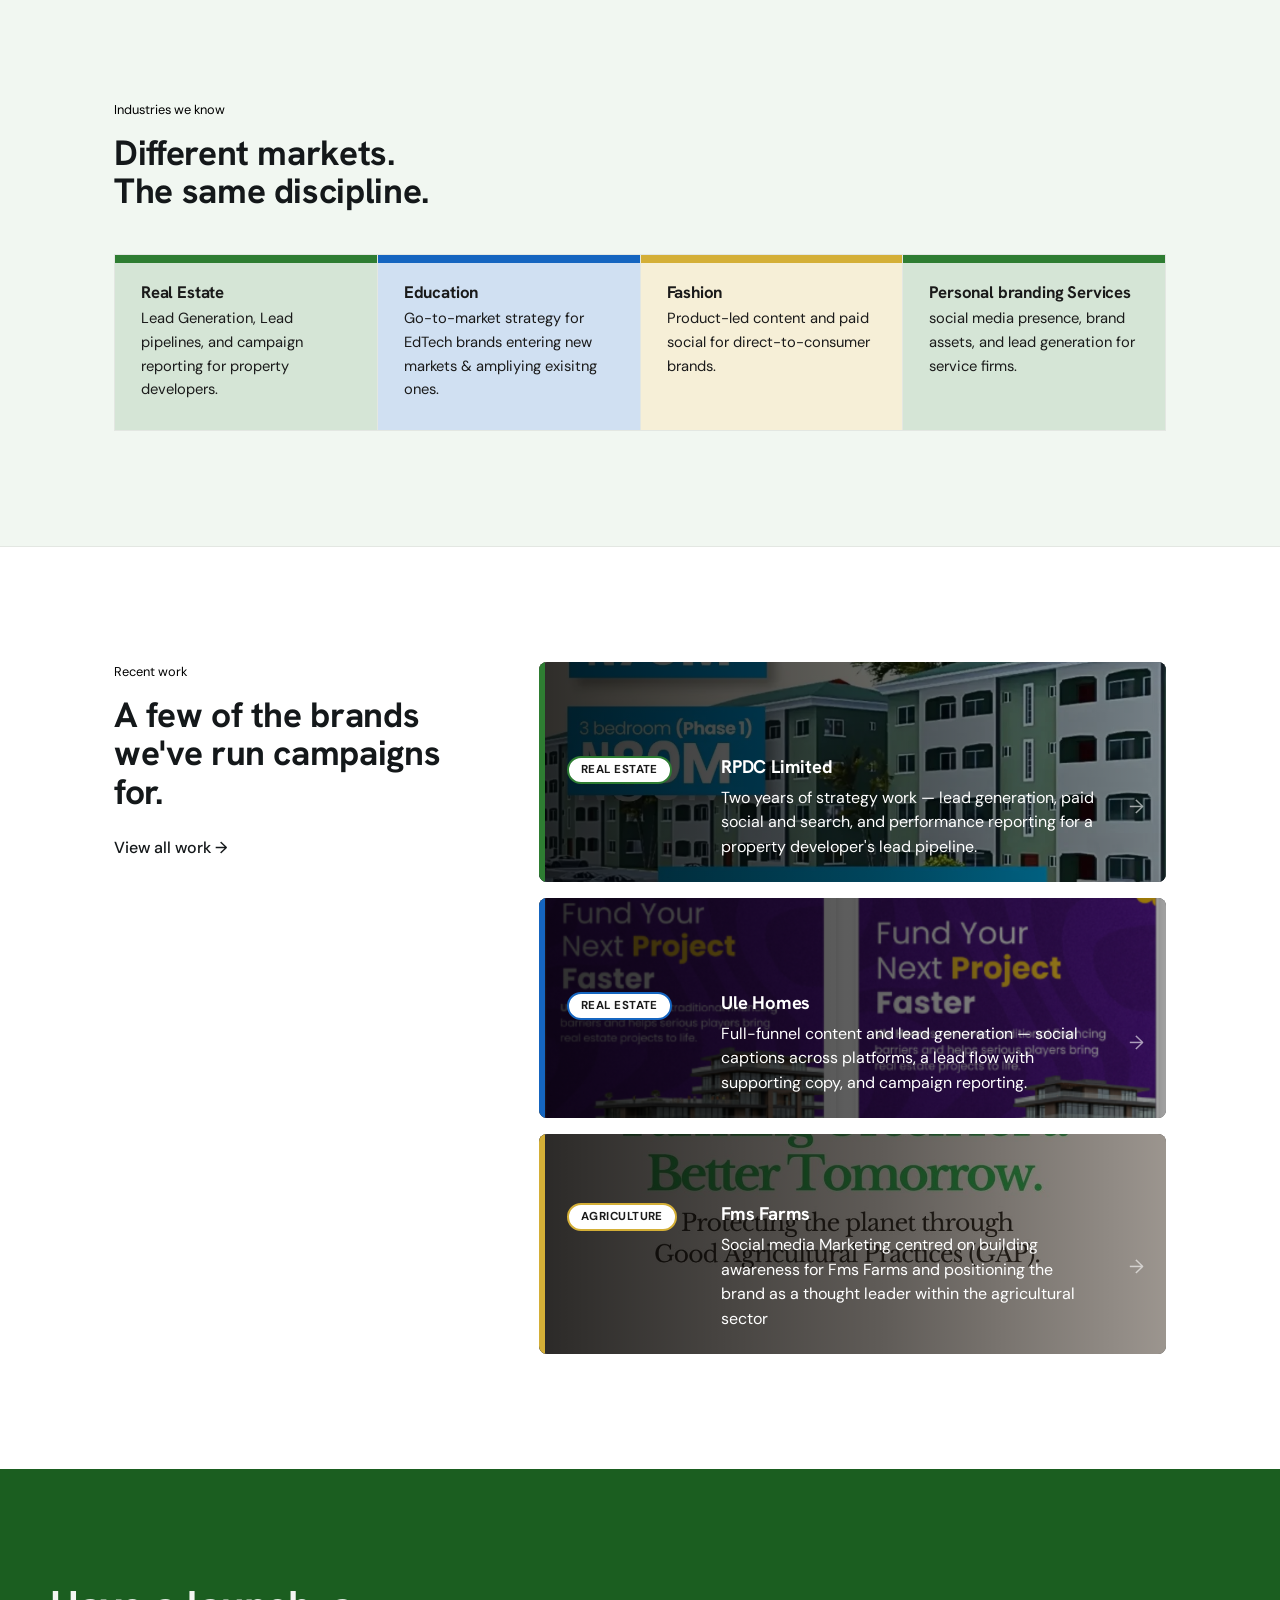
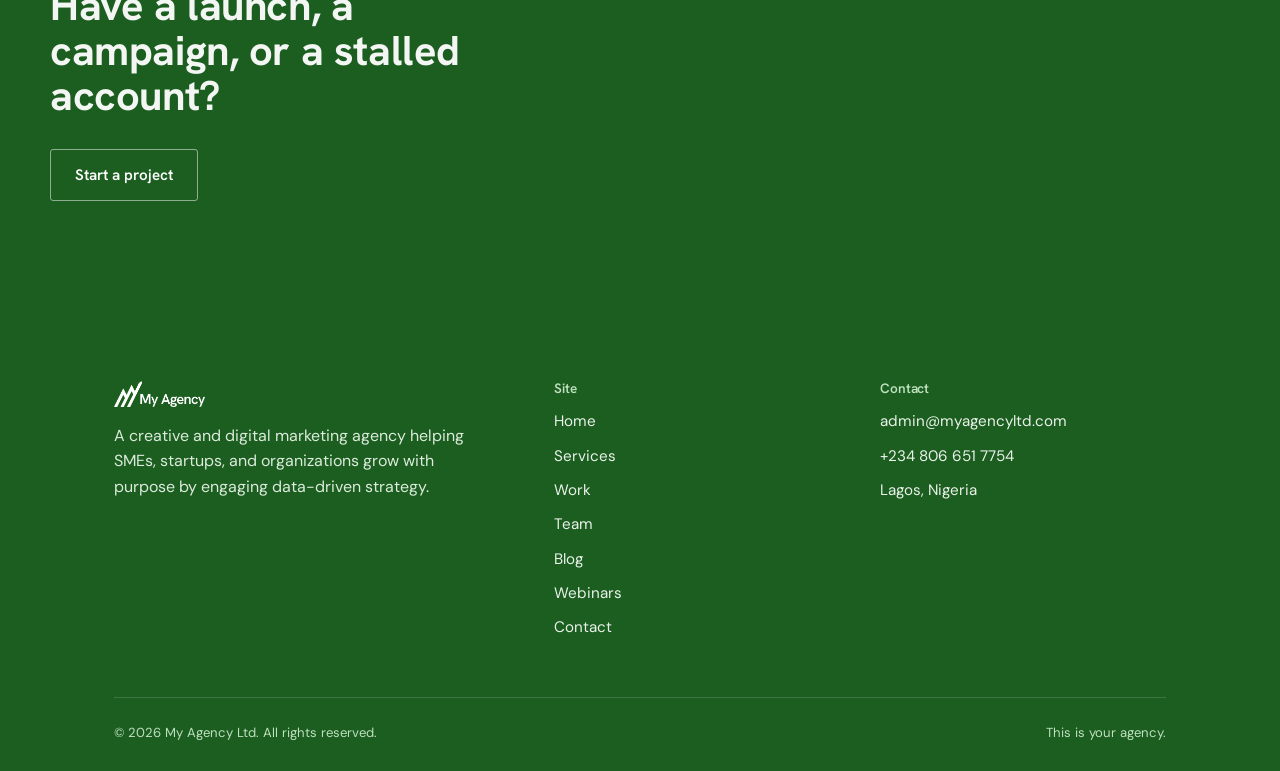
==== commit cd6c3499: "Update index.html" ====
--- a/index.html
+++ b/index.html
@@ -87,7 +87,7 @@
 </section>
 
 <section class="section">
-  <div class="wrap split">
+  <div class="photo photo--full">
     <div class="photo">
       <img src="assets/img/who-we-are.jpg" alt="The My Agency team">
     </div>
@@ -111,7 +111,7 @@
 </section>
 
 <section class="section section--tint">
-  <div class="wrap split">
+ <div class="photo photo--full">
     <div>
       <p class="eyebrow">Brand mission</p>
       <h2 style="max-width: 30ch; font-size: clamp(1.6rem, 3.2vw, 2.2rem); font-weight: 600;">We exist to help businesses grow by providing digital marketing solutions rooted in creativity, integrity, and data-driven strategy.</h2>
--- a/assets/css/style.css
+++ b/assets/css/style.css
@@ -1088,11 +1088,15 @@
     opacity: 0;
     transform: translateX(-28px);
     clip-path: inset(0 0 100% 0);
+    background-color: transparent;
+    box-shadow: inset 0 0 0 var(--c);
   }
   to {
     opacity: 1;
     transform: none;
     clip-path: inset(0 0 0 0);
+    background-color: var(--tint);
+    box-shadow: inset 6px 0 0 var(--c);
   }
 }
 
@@ -1129,22 +1133,18 @@
 .cues--services.is-visible .row:nth-child(4) { animation-delay: .65s; }
 .cues--services.is-visible .row:nth-child(5) { animation-delay: .80s; }
 
-@keyframes svcFade {
-  from { opacity: 0; transform: translateY(12px); }
-  to   { opacity: 1; transform: none; }
-}
-
-/* Rows rise in while the brand colour bar grows from nothing */
 @keyframes svcRow {
   from {
     opacity: 0;
     transform: translateY(26px);
+    background-color: transparent;
     box-shadow: inset 0 0 0 var(--c);
   }
   to {
     opacity: 1;
     transform: none;
-    box-shadow: inset 3px 0 0 var(--c);
+    background-color: var(--tint);
+    box-shadow: inset 6px 0 0 var(--c);
   }
 }
 
@@ -1908,3 +1908,109 @@
 
 /* the X button in the nav replaces the menu's own close button */
 .mobile-menu__close { display: none; }
+/* ==========================================================
+   Cards show their hover colours as soon as the section scrolls in
+   ========================================================== */
+
+/* What we do */
+.cues--services.is-visible .row {
+  background-color: var(--tint);
+  box-shadow: inset 6px 0 0 var(--c);
+}
+.cues--services.is-visible .row .row__index,
+.cues--services.is-visible .row .row__title,
+.cues--services.is-visible .row .row__desc { color: #1A1A1A; }
+
+/* Industries we know: now animates in like the other two */
+.ind--anim:not(.is-visible) .eyebrow,
+.ind--anim:not(.is-visible) h2,
+.ind--anim:not(.is-visible) .strip__item { opacity: 0; }
+
+.cues--industries.is-visible .eyebrow { animation: svcFade .6s ease backwards; }
+.cues--industries.is-visible h2       { animation: svcFade .7s ease .08s backwards; }
+
+.cues--industries.is-visible .strip__item {
+  background-color: var(--tint);
+  box-shadow: inset 0 8px 0 var(--c);
+  animation: indIn .75s cubic-bezier(.2, .7, .2, 1) backwards;
+}
+.cues--industries.is-visible .strip__item:nth-child(1) { animation-delay: .20s; }
+.cues--industries.is-visible .strip__item:nth-child(2) { animation-delay: .35s; }
+.cues--industries.is-visible .strip__item:nth-child(3) { animation-delay: .50s; }
+.cues--industries.is-visible .strip__item:nth-child(4) { animation-delay: .65s; }
+
+.cues--industries.is-visible .strip__item h3,
+.cues--industries.is-visible .strip__item p { color: #1A1A1A; }
+
+/* keep the lift and drop shadow for real hovers */
+.cues--industries.is-visible .strip__item:hover {
+  box-shadow: inset 0 8px 0 var(--c), 0 12px 24px rgba(0, 0, 0, .08);
+}
+
+@keyframes indIn {
+  from {
+    opacity: 0;
+    transform: translateY(26px);
+    background-color: transparent;
+    box-shadow: inset 0 0 0 var(--c);
+  }
+  to {
+    opacity: 1;
+    transform: none;
+    background-color: var(--tint);
+    box-shadow: inset 0 8px 0 var(--c);
+  }
+}
+
+/* Who we are */
+.who.is-visible .who__item {
+  background-color: var(--tint);
+  box-shadow: inset 6px 0 0 var(--c);
+}
+
+@media (prefers-reduced-motion: reduce) {
+  .cues--industries.is-visible .eyebrow,
+  .cues--industries.is-visible h2,
+  .cues--industries.is-visible .strip__item { animation: none; }
+}
+/* ==========================================================
+   Minimal hover effect
+   Cards keep their colours; hovering adds a light touch.
+   ========================================================== */
+
+/* the text can slide a few px on the service rows */
+.cues--services .row > * { transition: transform .25s ease; }
+
+@media (hover: hover) {
+
+  /* What we do: bar widens, tint deepens, text nudges right */
+  .cues--services.is-visible .row:hover {
+    background-color: var(--tint);                               /* fallback */
+    background-color: color-mix(in srgb, var(--c) 28%, #fff);
+    box-shadow: inset 10px 0 0 var(--c);
+  }
+  .cues--services.is-visible .row:hover > * { transform: translateX(4px); }
+
+  /* Industries we know: soft lift and a faint shadow */
+  .cues--industries.is-visible .strip__item:hover {
+    background-color: var(--tint);
+    background-color: color-mix(in srgb, var(--c) 28%, #fff);
+    box-shadow: inset 0 8px 0 var(--c), 0 8px 18px rgba(0, 0, 0, .06);
+    transform: translateY(-3px);
+  }
+
+  /* Who we are: bar widens, small nudge right */
+  .who.is-visible .who__item:hover {
+    background-color: var(--tint);
+    background-color: color-mix(in srgb, var(--c) 28%, #fff);
+    box-shadow: inset 9px 0 0 var(--c);
+    transform: translateX(3px);
+  }
+}
+
+@media (prefers-reduced-motion: reduce) {
+  .cues--services .row > * { transition: none; }
+  .cues--services.is-visible .row:hover > *,
+  .cues--industries.is-visible .strip__item:hover,
+  .who.is-visible .who__item:hover { transform: none; }
+}
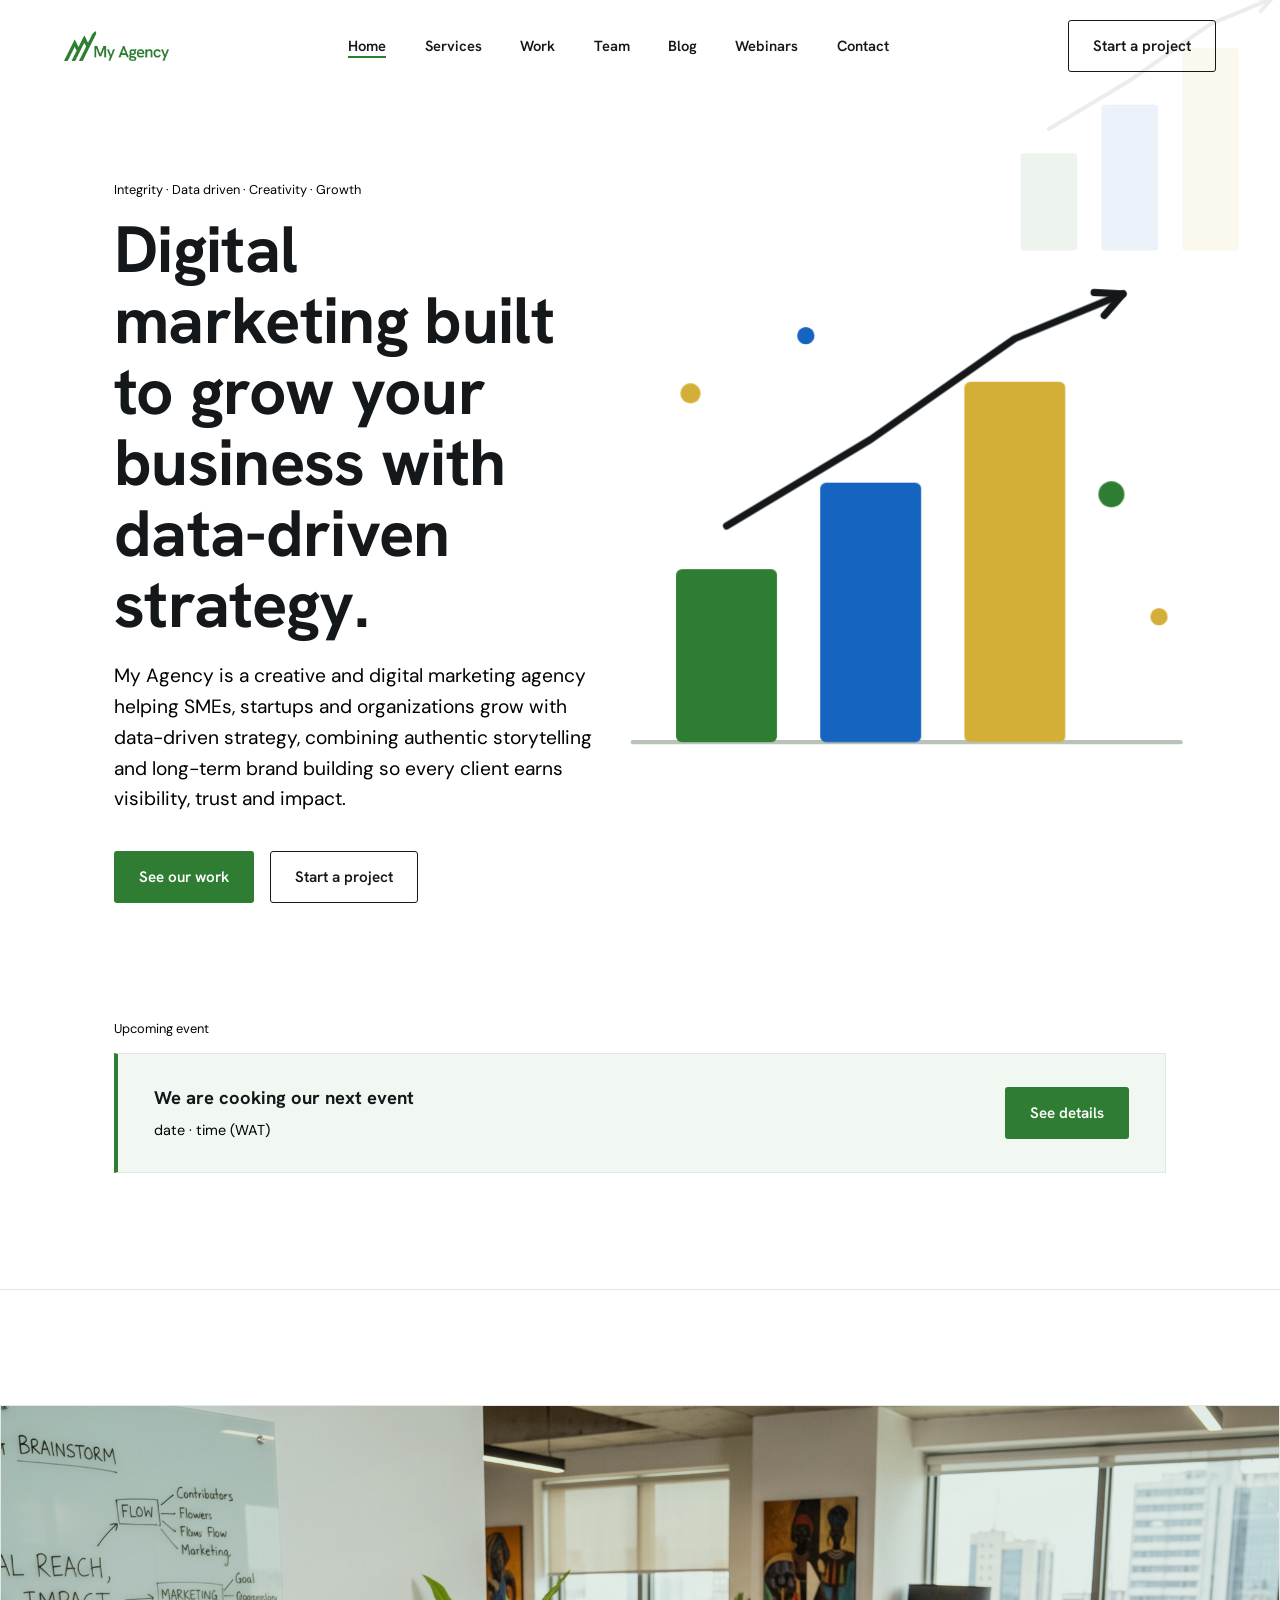
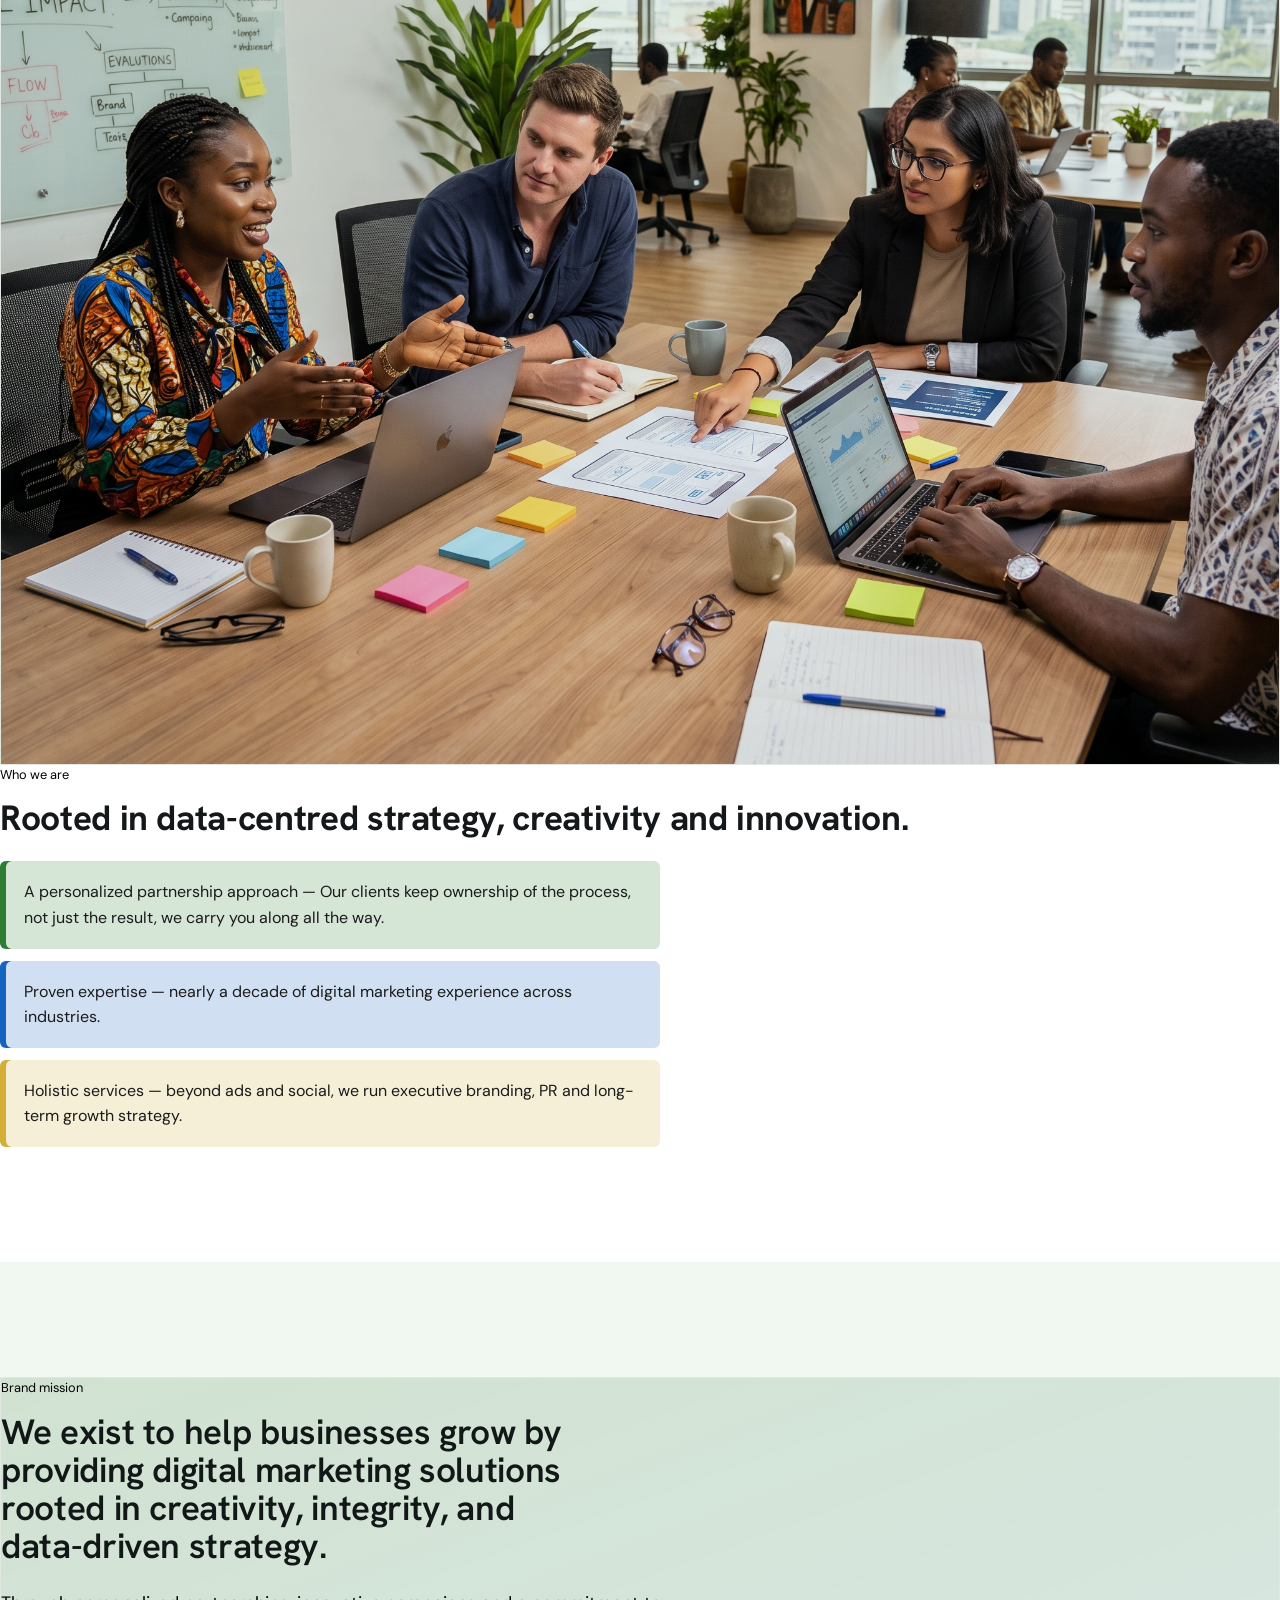
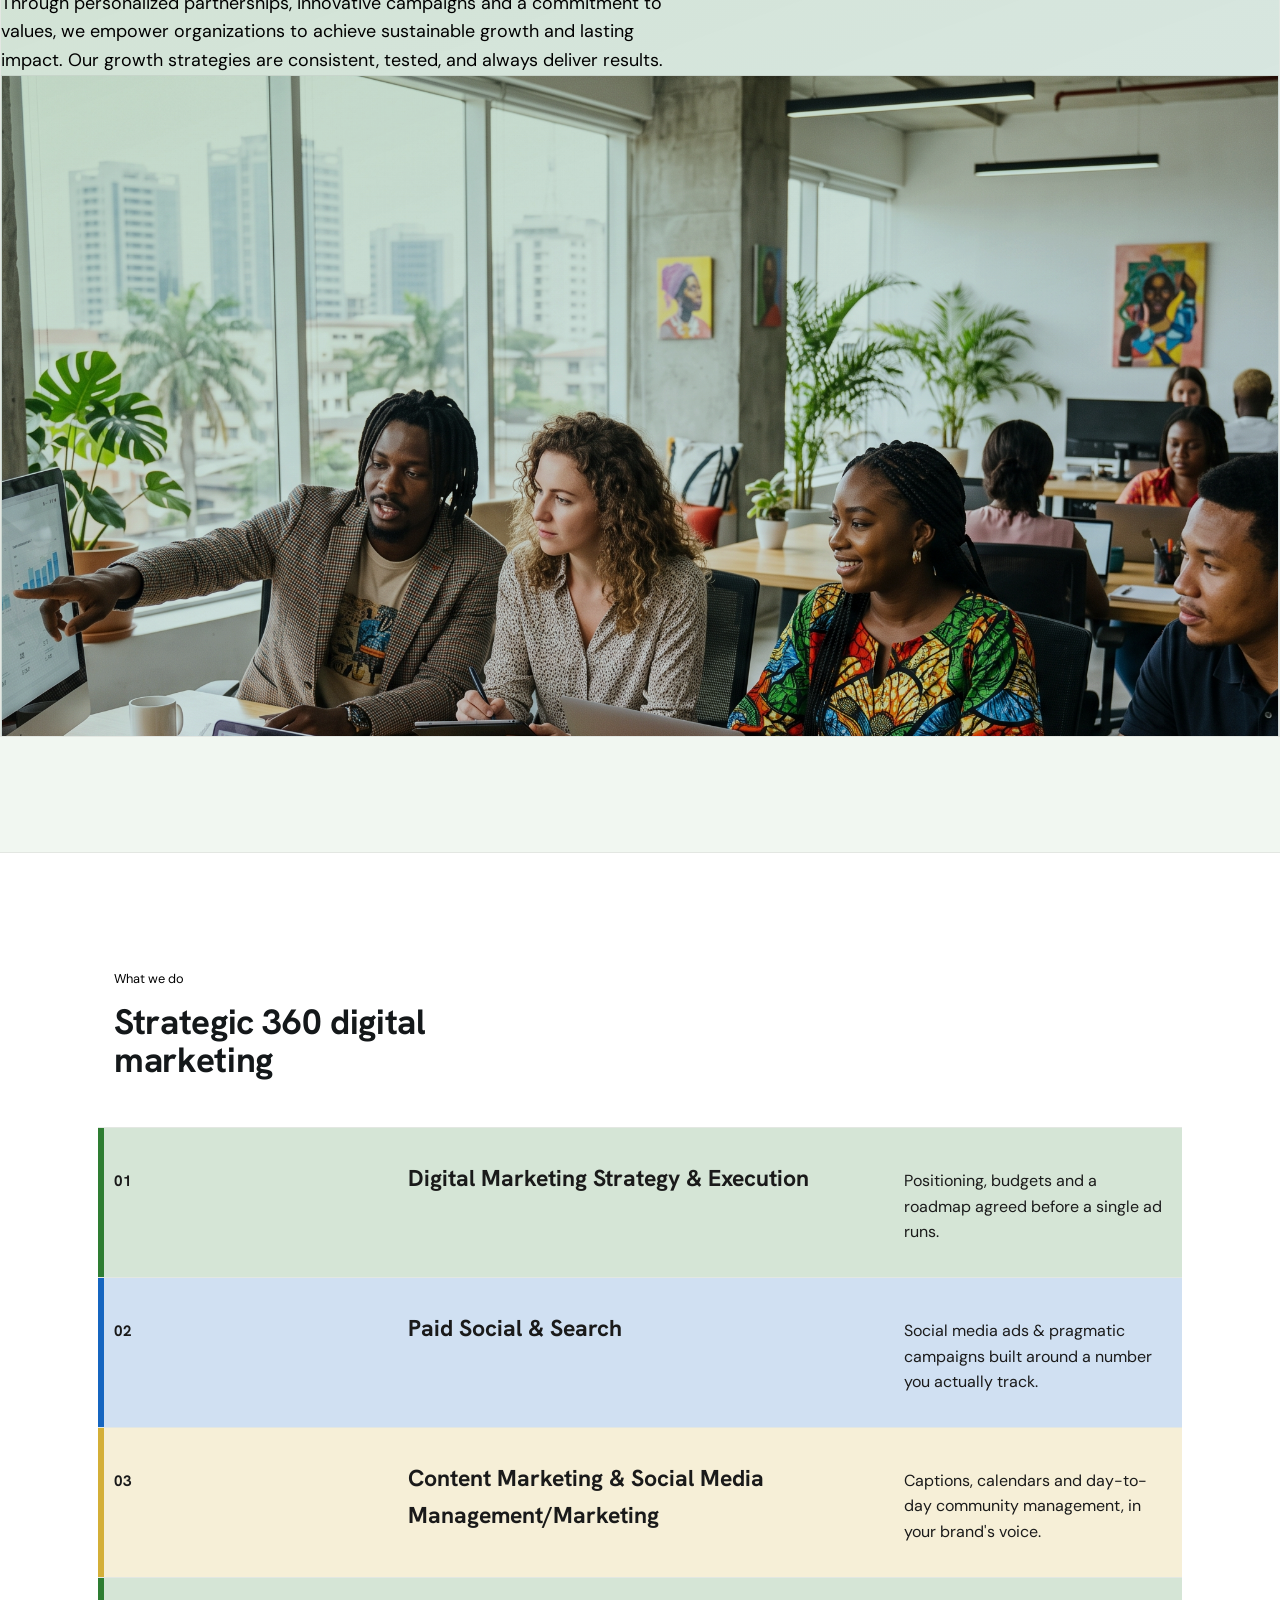
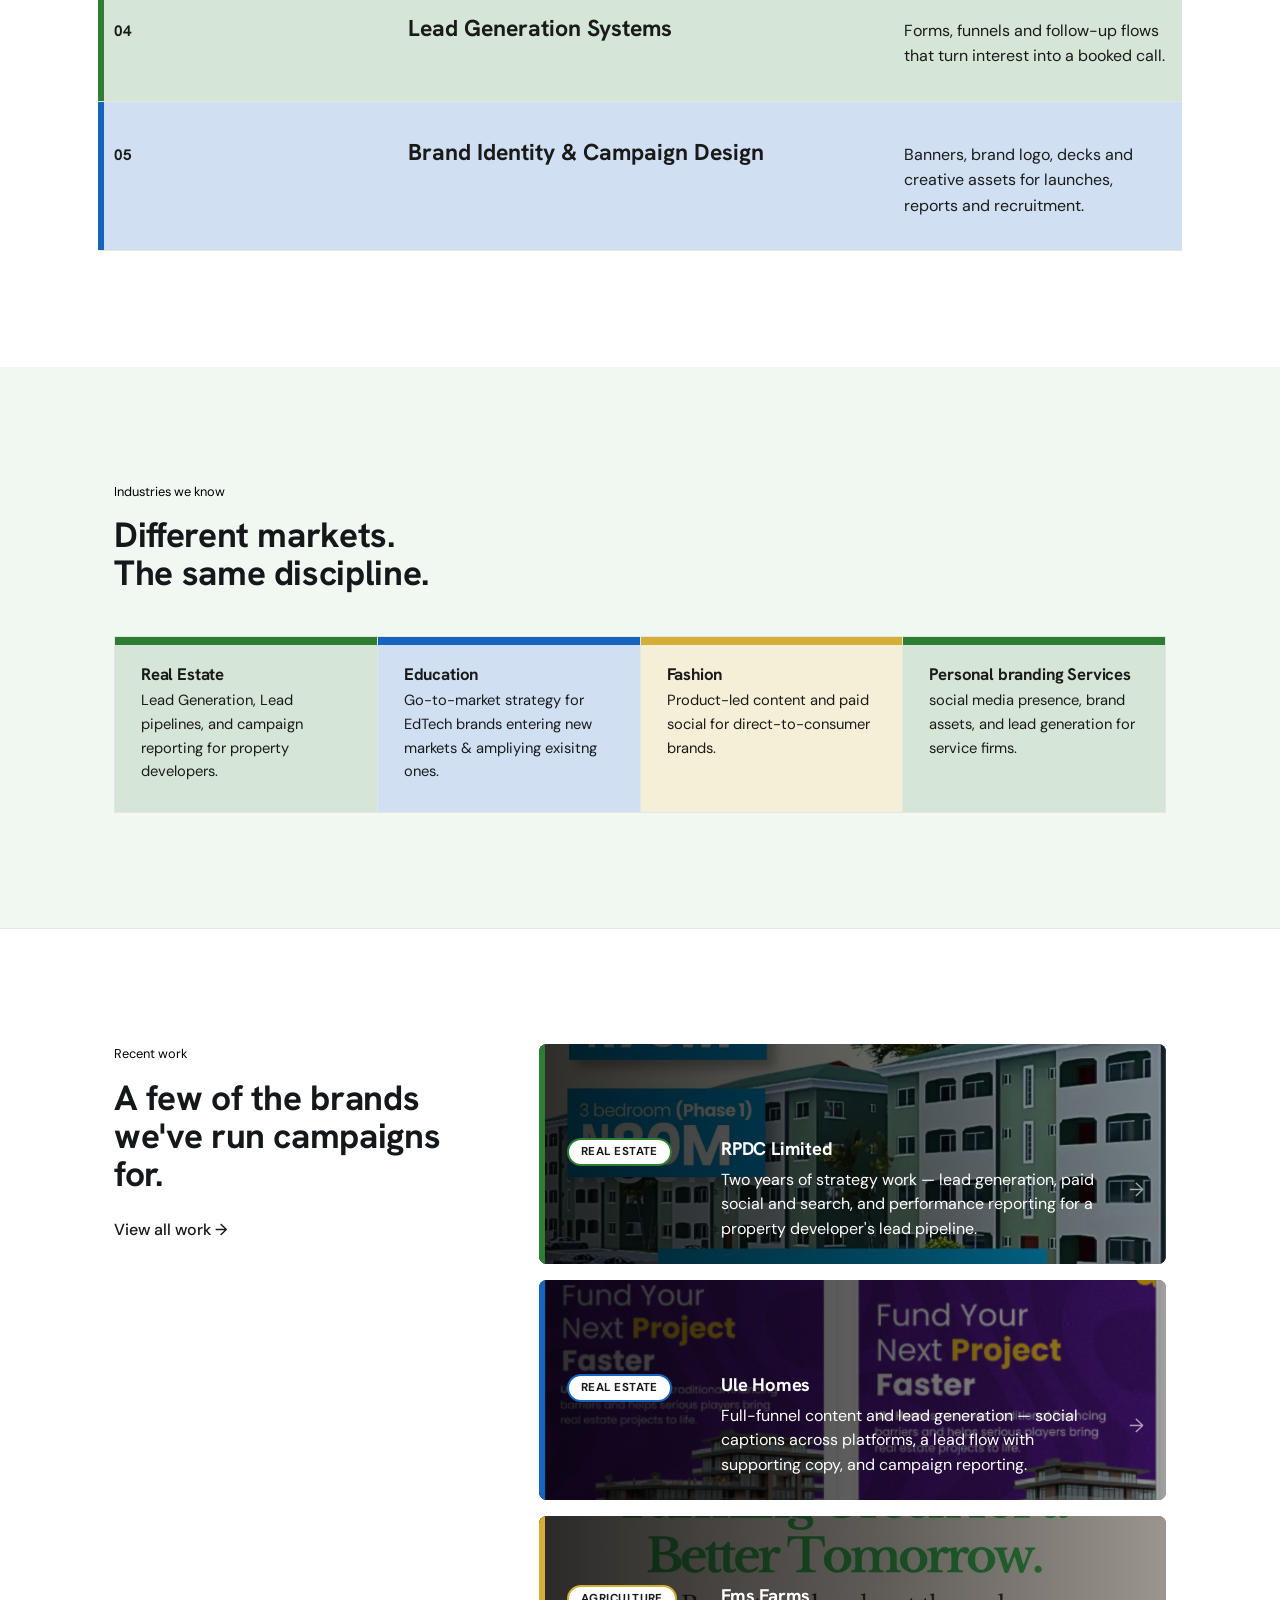
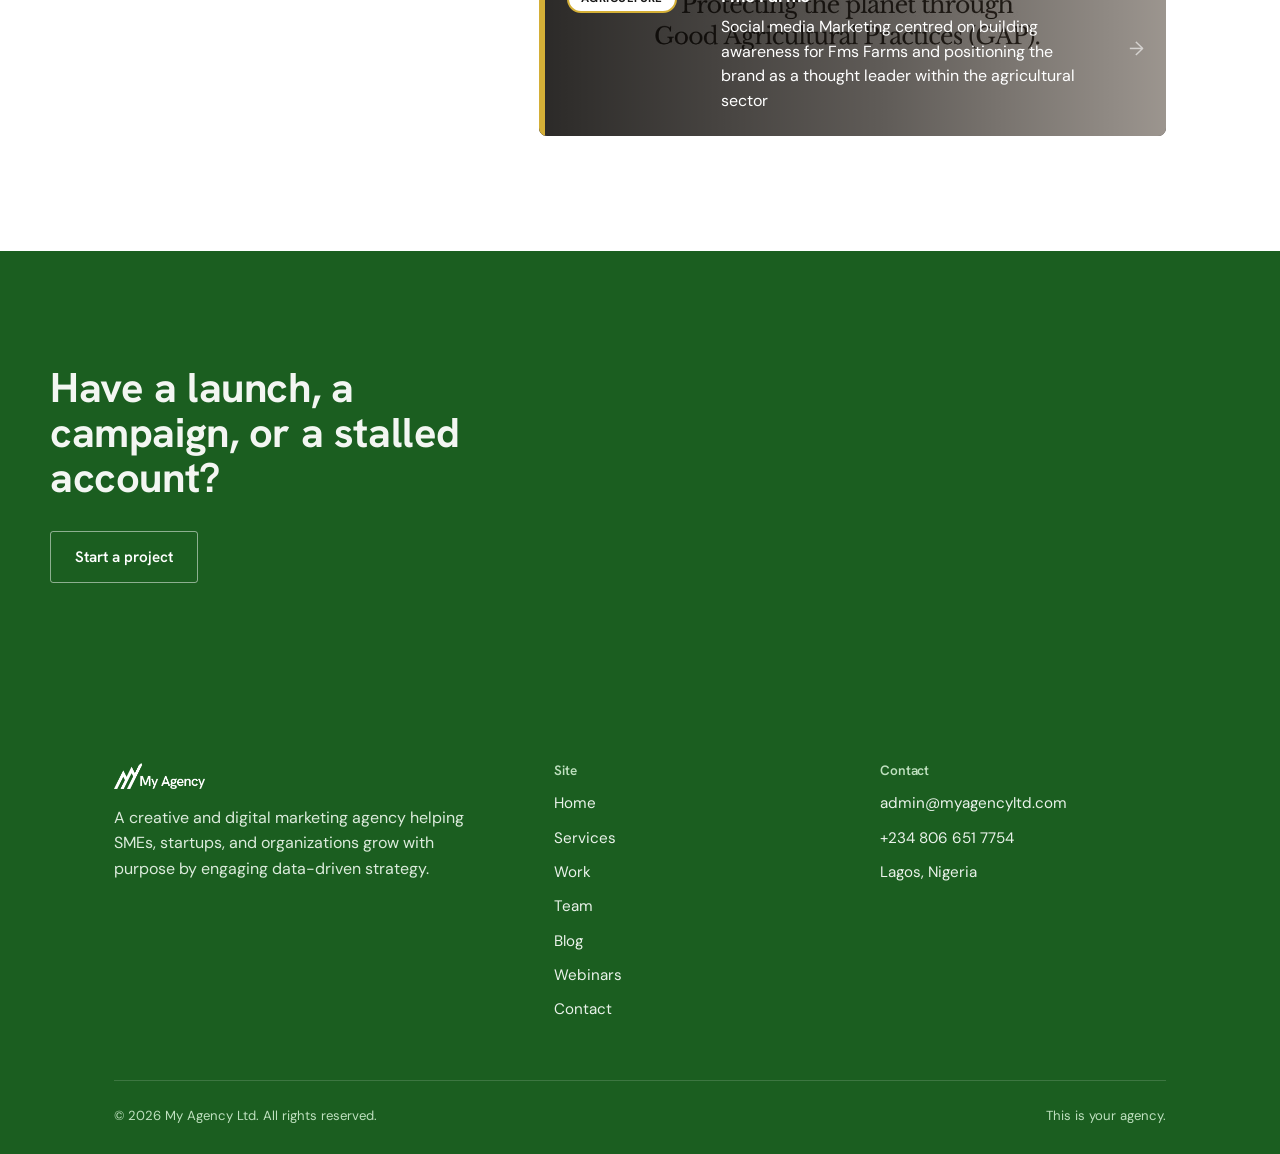
==== commit b12a92ca: "Update index.html" ====
--- a/index.html
+++ b/index.html
@@ -87,8 +87,7 @@
 </section>
 
 <section class="section">
-  <div class="photo photo--full">
-    <div class="photo">
+  <div class="photo">
       <img src="assets/img/who-we-are.jpg" alt="The My Agency team">
     </div>
     <div class="who">
@@ -111,7 +110,7 @@
 </section>
 
 <section class="section section--tint">
- <div class="photo photo--full">
+ <div class="photo">
     <div>
       <p class="eyebrow">Brand mission</p>
       <h2 style="max-width: 30ch; font-size: clamp(1.6rem, 3.2vw, 2.2rem); font-weight: 600;">We exist to help businesses grow by providing digital marketing solutions rooted in creativity, integrity, and data-driven strategy.</h2>
--- a/assets/css/style.css
+++ b/assets/css/style.css
@@ -2014,3 +2014,40 @@
   .cues--industries.is-visible .strip__item:hover,
   .who.is-visible .who__item:hover { transform: none; }
 }
+/* ---------- two-col section ---------- */
+.split {
+  display: grid;
+  grid-template-columns: 1fr;
+  gap: var(--gap-xl);
+}
+@media (min-width: 860px) {
+  .split { grid-template-columns: 0.85fr 1.15fr; }
+}
+
+/* ---------- photo blocks ---------- */
+.photo {
+  position: relative;
+  aspect-ratio: 4 / 3;
+  overflow: hidden;
+  background: var(--green-tint);
+  border: 1px solid var(--line);
+}
+.photo--wide { aspect-ratio: 21 / 9; }
+.photo--tall { aspect-ratio: 3 / 4; }
+.photo img {
+  width: 100%;
+  height: 100%;
+  object-fit: cover;
+  display: block;
+  position: relative;
+  z-index: 1;
+}
+.photo::after {
+  content: "";
+  position: absolute;
+  inset: 0;
+  background: linear-gradient(160deg, rgba(46,125,50,0.16), rgba(21,101,192,0.09));
+  mix-blend-mode: multiply;
+  z-index: 2;
+  pointer-events: none;
+}
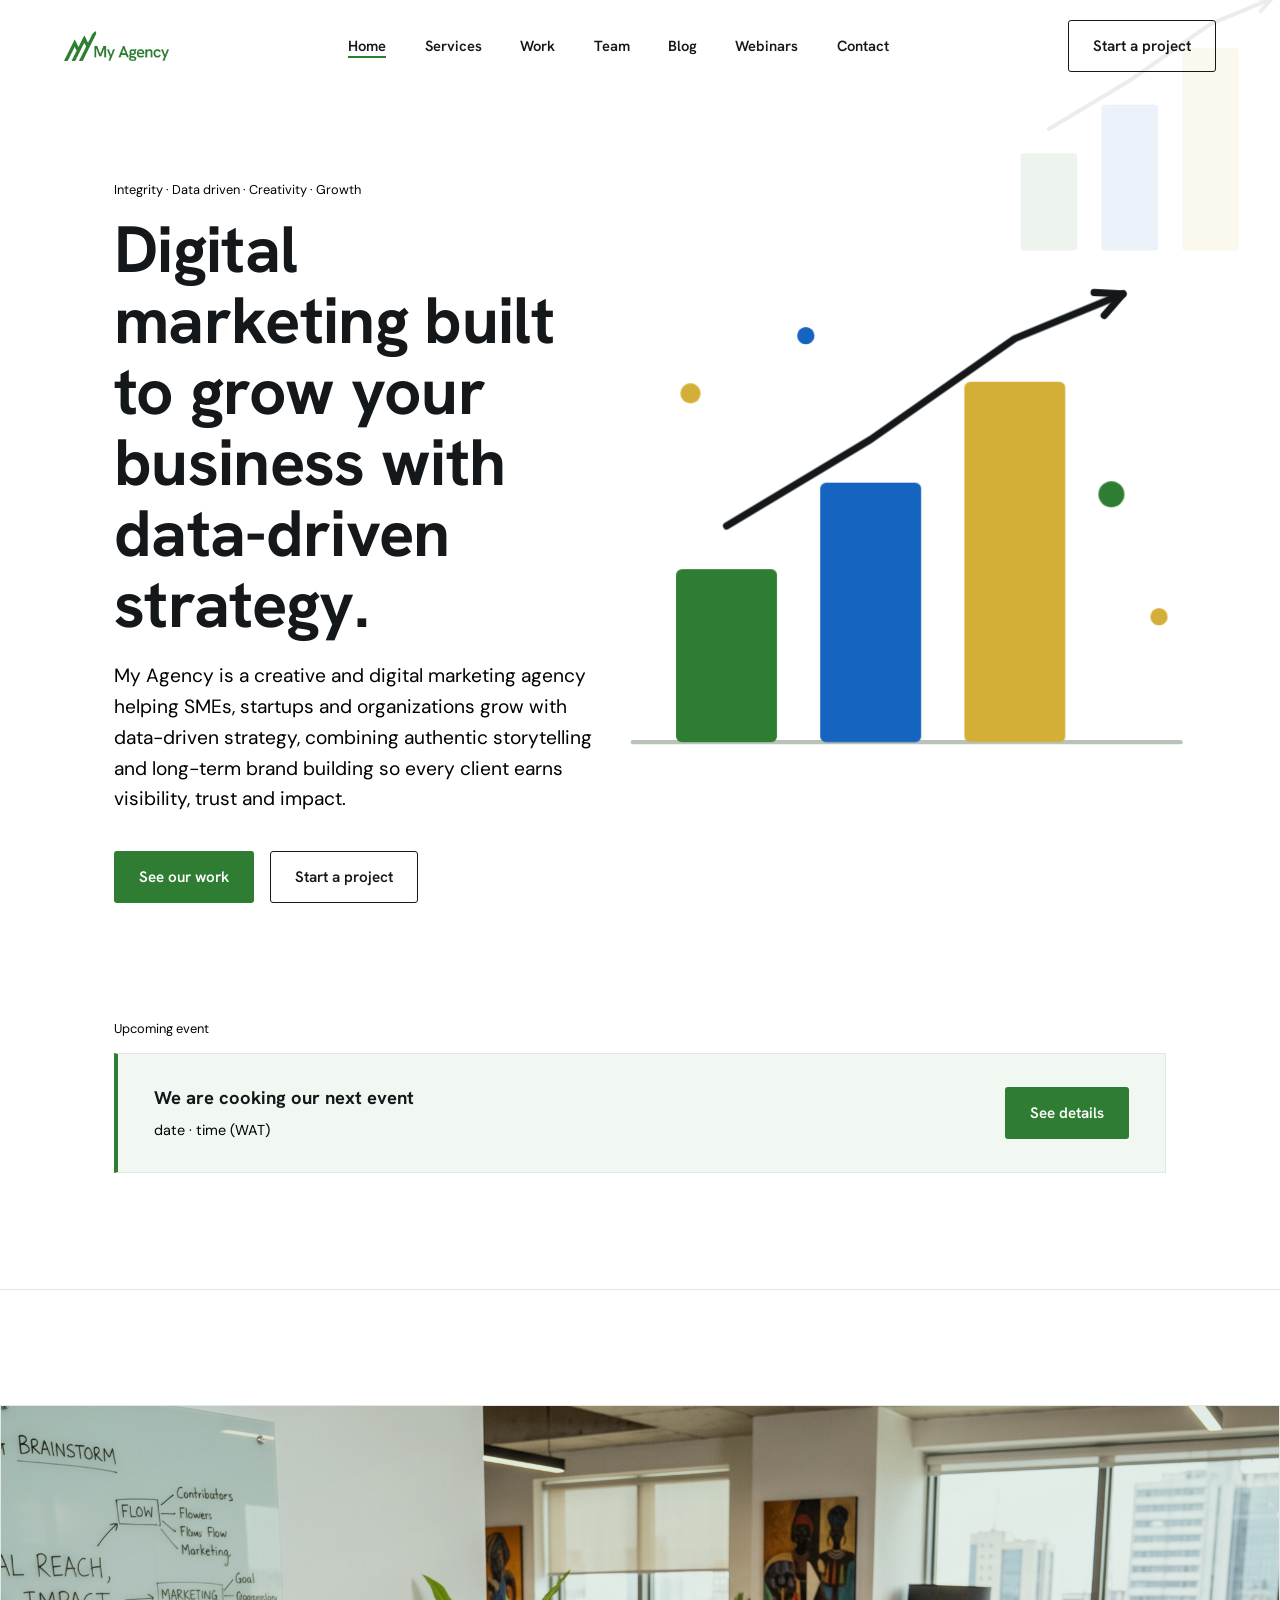
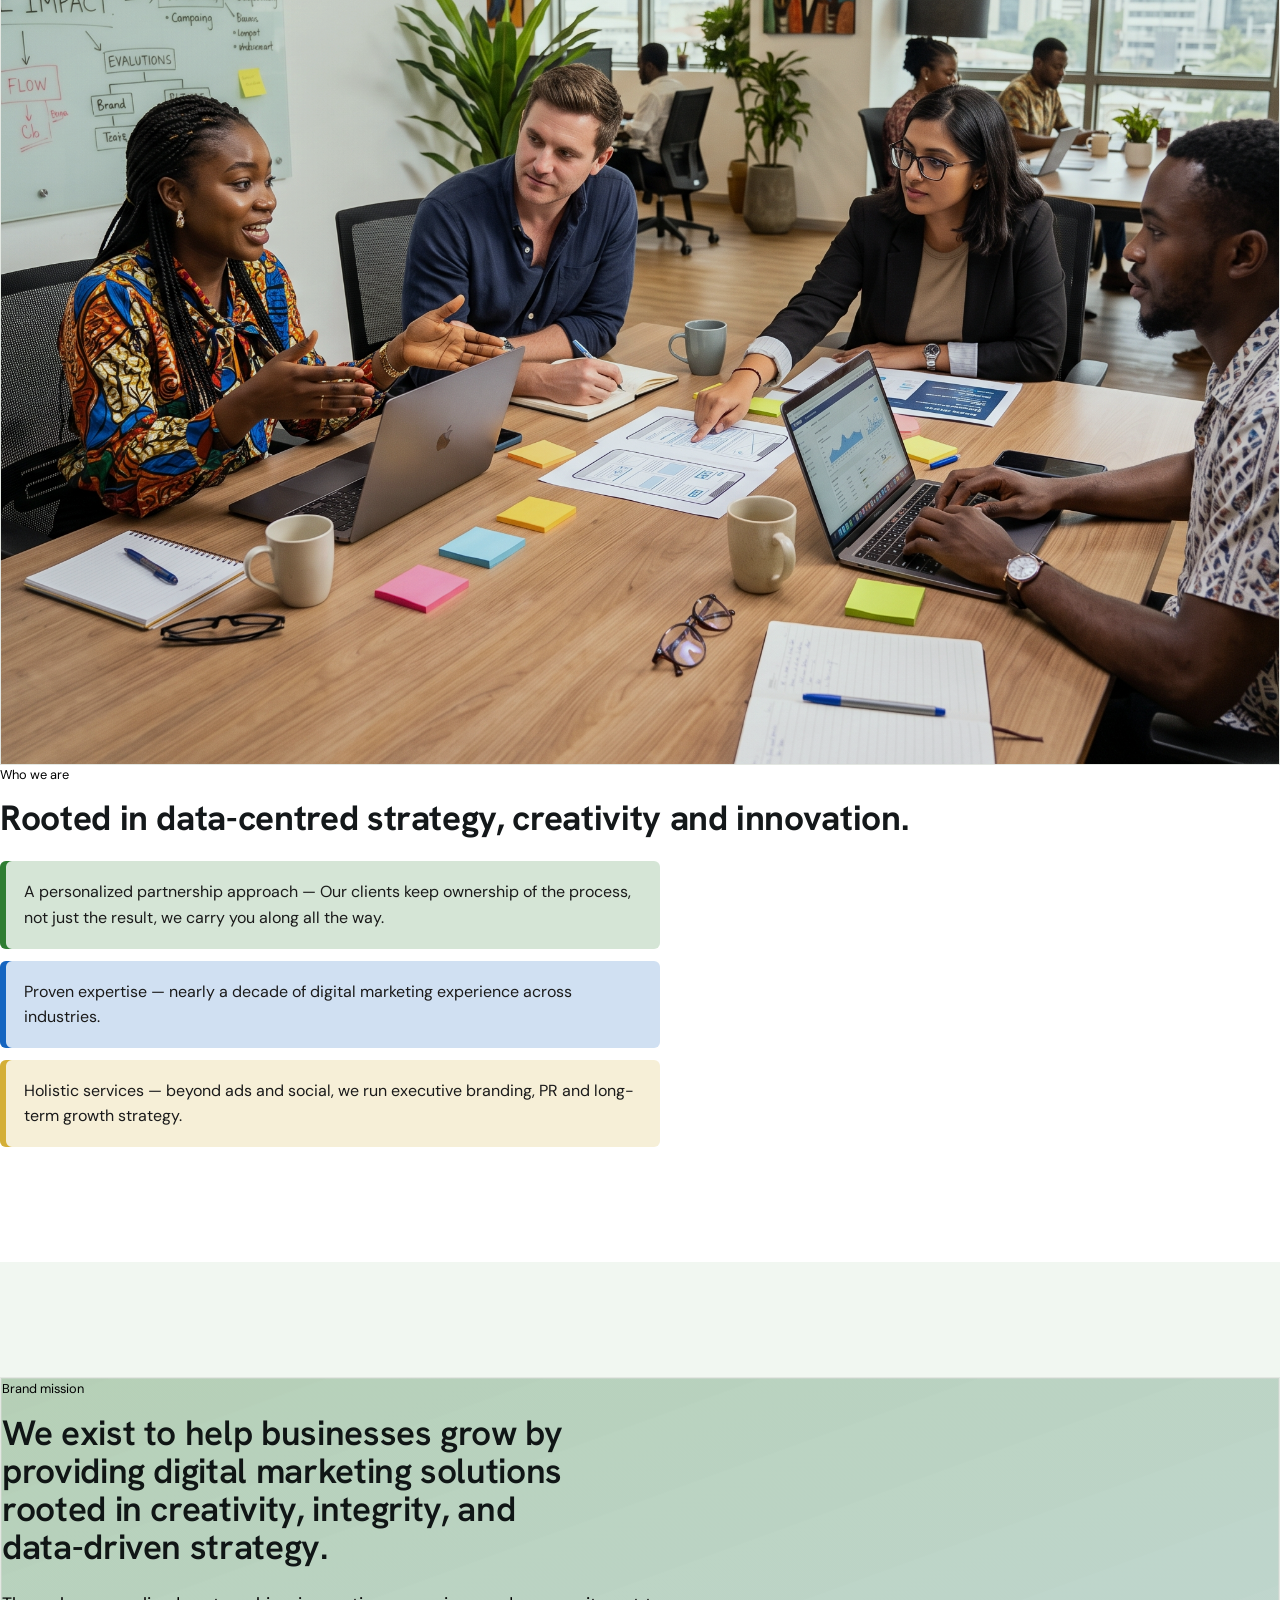
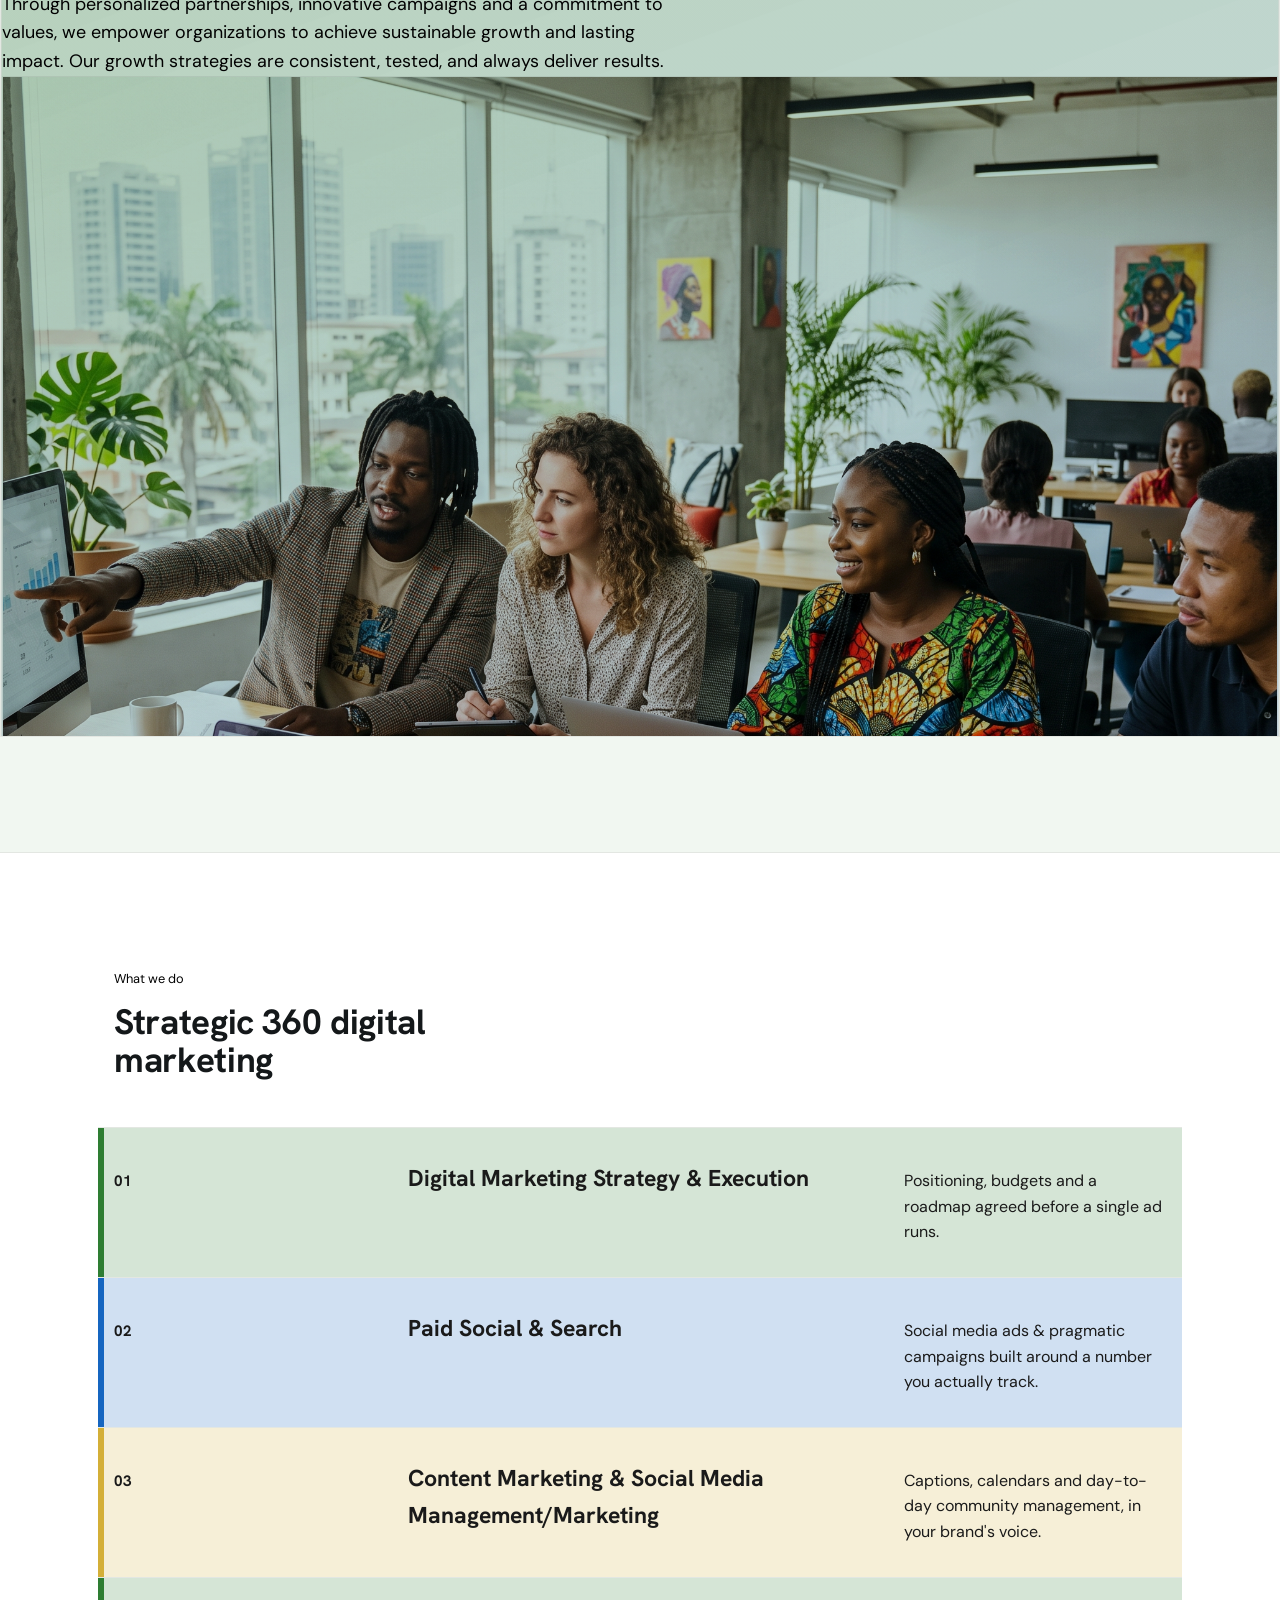
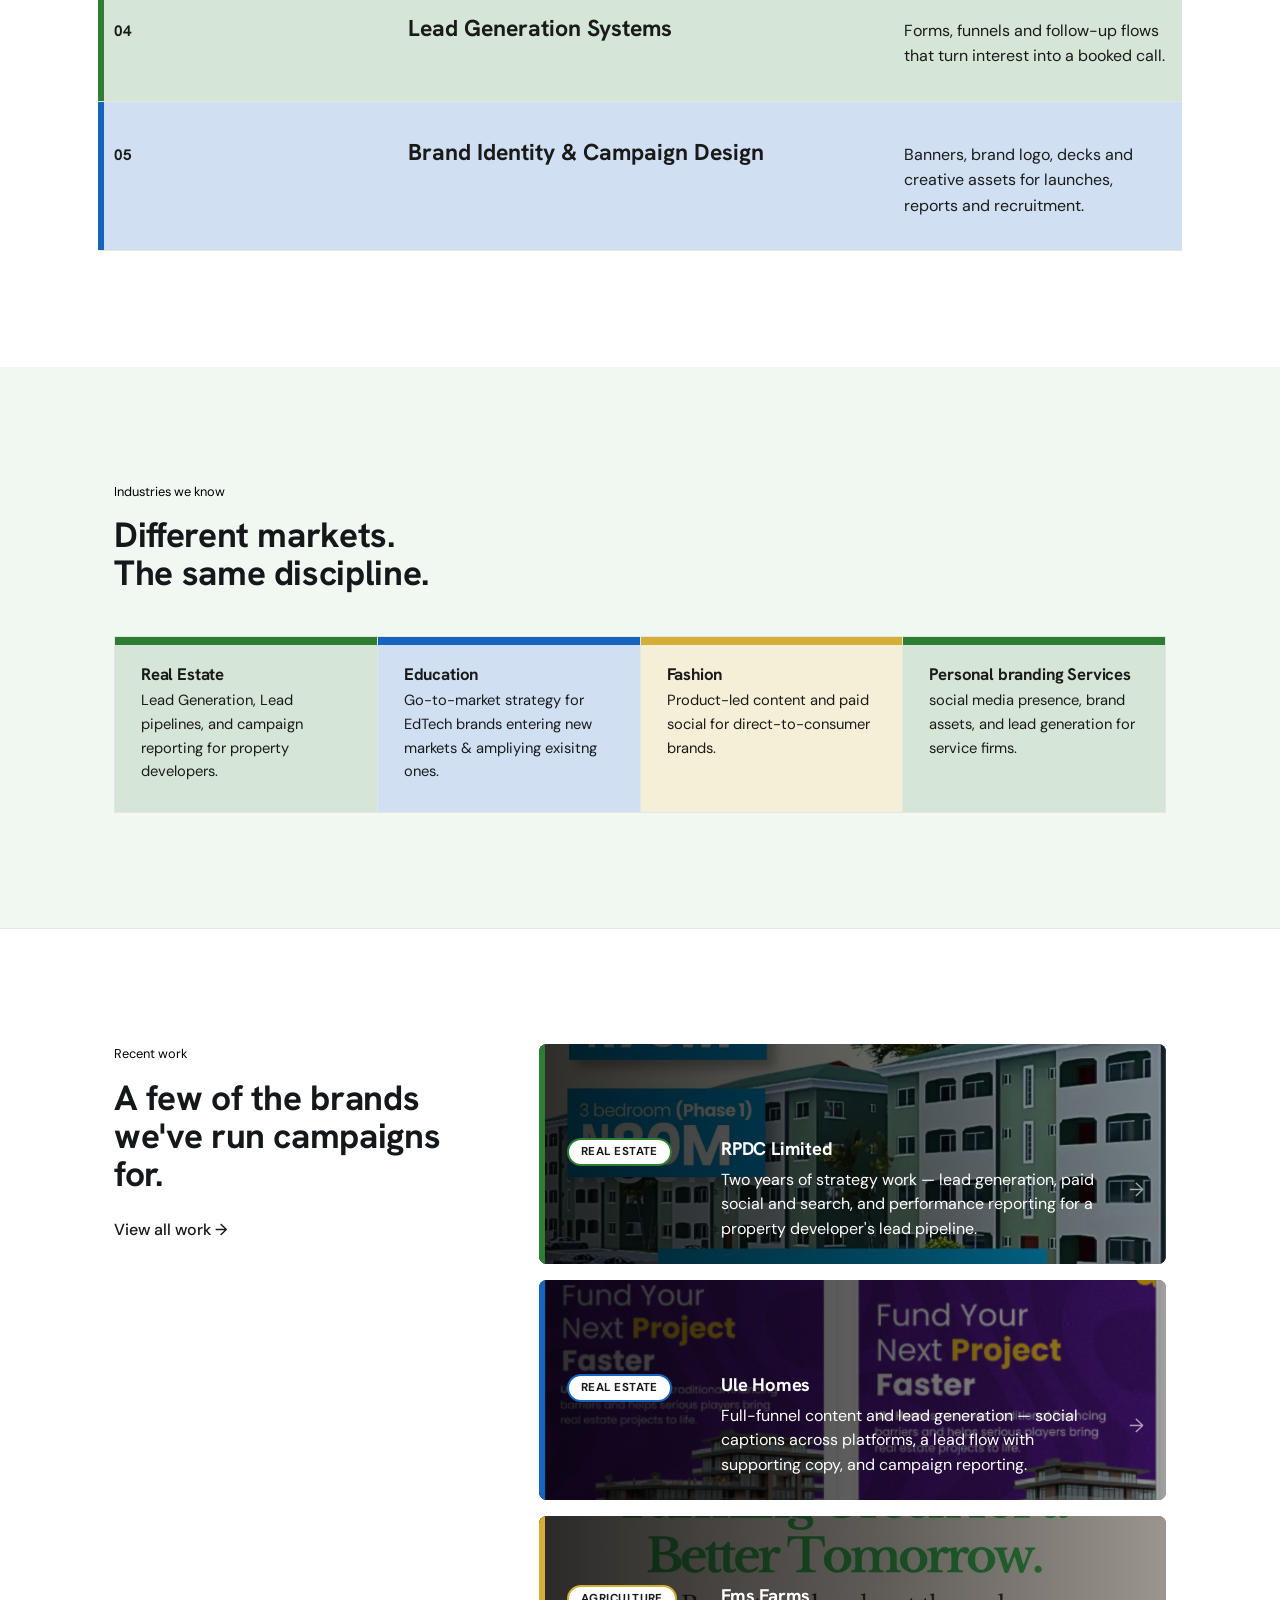
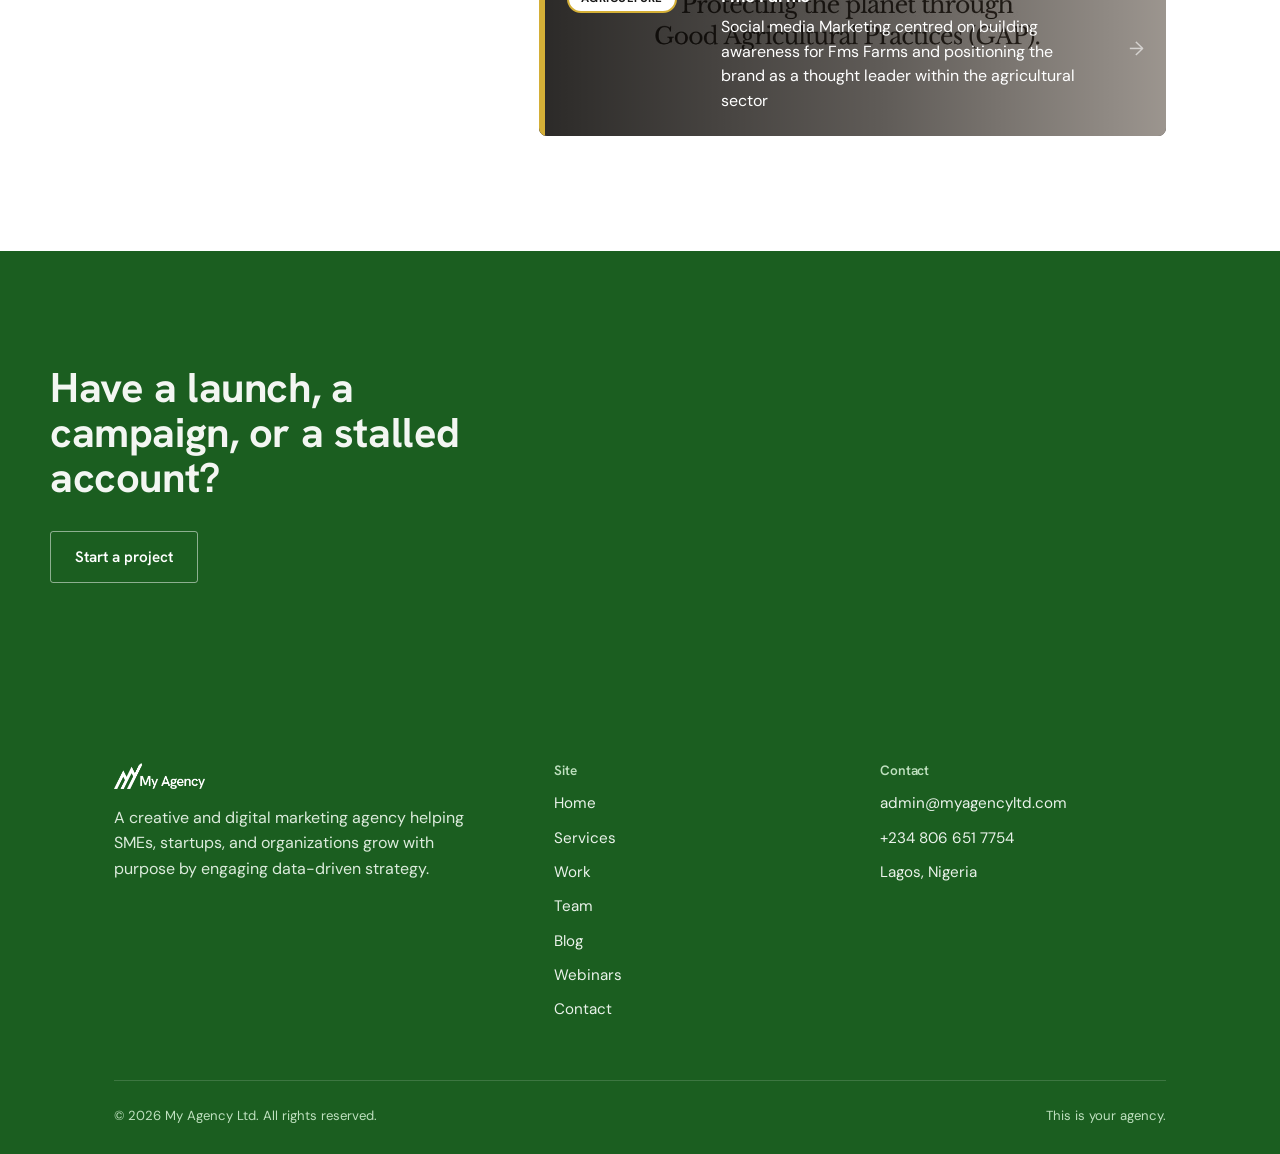
==== commit 65e34b84: "Update index.html" ====
--- a/index.html
+++ b/index.html
@@ -110,6 +110,7 @@
 </section>
 
 <section class="section section--tint">
+  <div class="photo">
  <div class="photo">
     <div>
       <p class="eyebrow">Brand mission</p>
